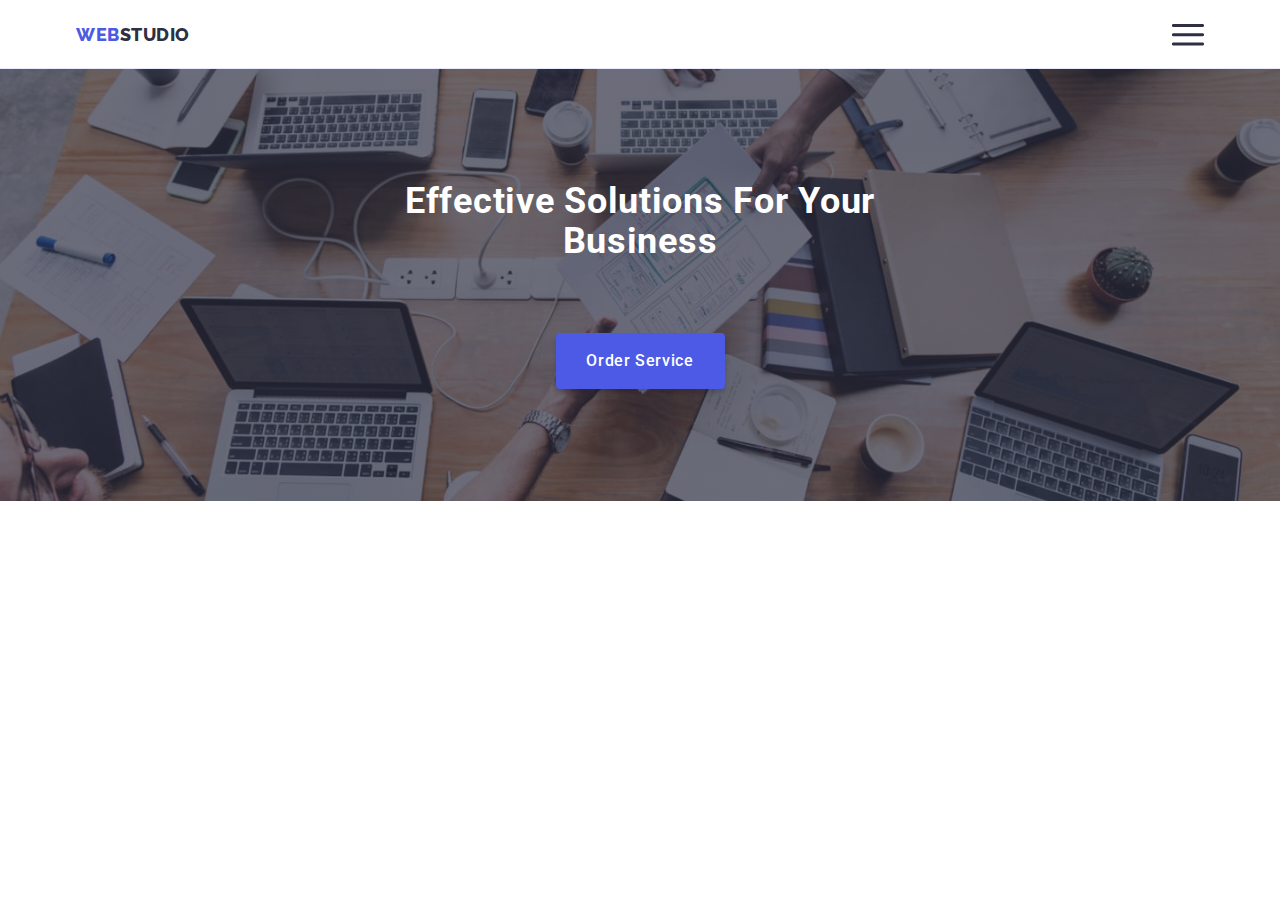
==== index.html @ 199b8b95 "add hero section" ====
<!DOCTYPE html>
<html lang="en">
  <head>
    <meta charset="UTF-8" />
    <meta http-equiv="X-UA-Compatible" content="IE=edge" />
    <meta name="viewport" content="width=device-width, initial-scale=1.0" />
    <title>Web Studio</title>
    <link rel="preconnect" href="https://fonts.googleapis.com" />
    <link rel="preconnect" href="https://fonts.gstatic.com" crossorigin />
    <link
      href="https://fonts.googleapis.com/css2?family=Raleway:wght@800&family=Roboto:wght@400;500;700&display=swap"
      rel="stylesheet"
    />
    <link
      rel="stylesheet"
      href="https://cdnjs.cloudflare.com/ajax/libs/modern-normalize/1.0.0/modern-normalize.min.css"
    />
    <link rel="stylesheet" href="./css/style.css" />
  </head>
  <body>
    <!-- ========== Header ========== -->
    <header class="page-header">
      <div class="header-container container">
        <nav class="menu-nav">
          <a href="./index.html" class="logo link"
            >Web<span class="logo-right-part">Studio</span></a
          >
          <ul class="menu list">
            <li>
              <a href="./index.html" class="nav-list link active-page"
                >Studio</a
              >
            </li>
            <li>
              <a href="./portfolio.html" class="nav-list link">Portfolio</a>
            </li>
            <li>
              <a href="" class="nav-list link">Contacts</a>
            </li>
          </ul>
        </nav>
        <button
          type="button"
          class="mobile-menu js-open-menu"
          aria-expanded="false"
        >
          <svg class="menu-hamburger" width="32" height="22">
            <use href="./images/icons.svg#icon-menu-hamburger"></use>
          </svg>
        </button>
        <!-- Address Contacts -->
        <address class="address-nav-list">
          <ul class="address-menu list">
            <li>
              <a href="mailto:info@devstudio.com" class="address-nav-link link"
                >info@devstudio.com</a
              >
            </li>
            <li>
              <a href="tel:+110001111111" class="address-nav-link link"
                >+11 (000) 111-11-11</a
              >
            </li>
          </ul>
        </address>
      </div>

      <!-- Hamburger mobile menu -->

      <div class="hamburger-mobile-menu js-menu-container">
        <div class="container hamburger-menu-container">
          <button class="hamburger-menu-close-btn js-close-menu">
            <svg class="hamburger-menu-close-icon" width="24" height="24">
              <use href="./images/icons.svg#icon-close"></use>
            </svg>
          </button>
          <nav class="hamburger-menu-nav">
            <a href="./index.html" class="ham-logo logo link"
              >Web<span class="logo-right-part">Studio</span></a
            >
            <ul class="hamburger-menu list">
              <li>
                <a
                  href="./index.html"
                  class="hamburger-nav-list link ham-active-page"
                  >Studio</a
                >
              </li>
              <li>
                <a href="./portfolio.html" class="hamburger-nav-list link"
                  >Portfolio</a
                >
              </li>
              <li>
                <a href="" class="hamburger-nav-list link">Contacts</a>
              </li>
            </ul>
          </nav>
          <address class="hamburger-address-nav-list">
            <ul class="hamburger-address-menu list">
              <li>
                <a
                  href="mailto:info@devstudio.com"
                  class="hamburger-address-nav-link link hamburger-address-nav-link-mail"
                  >info@devstudio.com</a
                >
              </li>
              <li>
                <a
                  href="tel:+110001111111"
                  class="hamburger-address-nav-link link hamburger-address-nav-link-tel"
                  >+11 (000) 111-11-11</a
                >
              </li>
            </ul>
          </address>

          <ul class="social-link-list list link">
            <li class="social-link-item">
              <a href="" class="social-link-icon">
                <svg
                  class="social-icon"
                  aria-label="instagramm-icon"
                  width="16"
                  height="16"
                >
                  <use href="./images/icons.svg#icon-instagram"></use>
                </svg>
              </a>
            </li>
            <li class="social-link-item">
              <a href="" class="social-link-icon">
                <svg
                  class="social-icon"
                  aria-label="twitter-icon"
                  width="16"
                  height="16"
                >
                  <use href="./images/icons.svg#icon-twitter"></use>
                </svg>
              </a>
            </li>
            <li class="social-link-item">
              <a href="" class="social-link-icon">
                <svg
                  class="social-icon"
                  aria-label="facebook-icon"
                  width="16"
                  height="16"
                >
                  <use href="./images/icons.svg#icon-facebook"></use>
                </svg>
              </a>
            </li>
            <li class="social-link-item">
              <a href="" class="social-link-icon">
                <svg
                  class="social-icon"
                  aria-label="linkedin-icon"
                  width="16"
                  height="16"
                >
                  <use href="./images/icons.svg#icon-linkedin"></use>
                </svg>
              </a>
            </li>
          </ul>
        </div>
      </div>
    </header>

    <!-- =========== Main content start ==========  -->
    <main>
      <!--- Hero Section 1 start -->

      <section class="hero-section">
        <div class="container">
          <h1 class="main-title">Effective Solutions for Your Business</h1>
          <button type="button" class="button" data-modal-open>
            Order Service
          </button>
        </div>
      </section>

      <!--- Hero Section 1 start -->

      <!-- <section class="hero-section">
        <div class="container">
          <h1 class="main-title">Effective Solutions for Your Business</h1>
          <button type="button" class="button" data-modal-open>
            Order Service
          </button>
        </div>
      </section> -->

      <!-- ========== Section 2 - start ========== -->

      <!-- <section class="features">
        <div class="container">
          <h2 class="visually-hidden">Features</h2>
          <ul class="features-list list">
            <li class="feature-list-text-width">
              <div class="features-list-icon">
                <svg
                  class="feature-icon"
                  aria-label="antenna icon"
                  width="64"
                  height="64"
                >
                  <use href="./images/icons.svg#icon-antenna"></use>
                </svg>
              </div>
              <h3 class="feature-list">Strategy</h3>
              <p class="feature-list-desc">
                Our goal is to identify the business problem to walk away with
                the perfect and creative solution.
              </p>
            </li>
            <li class="feature-list-text-width">
              <div class="features-list-icon">
                <svg
                  class="feature-icon"
                  aria-label="clock icon"
                  width="64"
                  height="64"
                >
                  <use href="./images/icons.svg#icon-clock"></use>
                </svg>
              </div>
              <h3 class="feature-list">Punctuality</h3>
              <p class="feature-list-desc">
                Bring the key message to the brand's audience for the best price
                within the shortest possible time.
              </p>
            </li>
            <li class="feature-list-text-width">
              <div class="features-list-icon">
                <svg
                  class="feature-icon"
                  aria-label="diagram icon"
                  width="64"
                  height="64"
                >
                  <use href="./images/icons.svg#icon-diagram"></use>
                </svg>
              </div>
              <h3 class="feature-list">Diligence</h3>
              <p class="feature-list-desc">
                Research and confirm brands that present the strongest digital
                growth opportunities and minimize risk.
              </p>
            </li>
            <li class="feature-list-text-width">
              <div class="features-list-icon">
                <svg
                  class="feature-icon"
                  aria-label="astronaut icon"
                  width="64"
                  height="64"
                >
                  <use href="./images/icons.svg#icon-astronaut"></use>
                </svg>
              </div>
              <h3 class="feature-list">Technologies</h3>
              <p class="feature-list-desc">
                Design practice focused on digital experiences. We bring forth a
                deep passion for problem-solving.
              </p>
            </li>
          </ul>
        </div>
      </section> -->

      <!-- ========== Section 3 - start ========== -->

      <!-- <section class="work-examples">
        <div class="container">
          <h2 class="what-are-we-doing">What are we doing</h2>
          <ul class="work-examples-list list">
            <li class="work-example-list-width">
              <img
                src="./images/what-we-are-doing-1-main-monitor.jpg"
                width="360"
                alt="Monitor"
              />
            </li>
            <li class="work-example-list-width">
              <img
                src="./images/what-we-are-doing-2-mobile-screens.jpg"
                width="360"
                alt="Mobile screens"
              />
            </li>
            <li class="work-example-list-width">
              <img
                src="./images/what-we-are-doing-3-laptop-and-phone.jpg"
                width="360"
                alt="Laptop and phone"
              />
            </li>
          </ul>
        </div>
      </section> -->

      <!-- ========== Section 4 - start ========== -->

      <!-- <section class="section-team-list">
        <div class="container">
          <h2 class="section-header-title">Our Team</h2>
          <ul class="team list">
            <li class="team-list">
              <img
                src="./images/our-team-1-mark.jpg"
                width="264"
                height="260"
                alt="Mark Guerrero"
              />
              <div class="title-text">
                <h3 class="team-list-title">Mark Guerrero</h3>
                <p class="team-list-text">Product Designer</p>
                <ul class="social-link-list list link">
                  <li class="social-link-item">
                    <a href="" class="social-link-icon">
                      <svg
                        class="social-icon"
                        aria-label="instagramm-icon"
                        width="16"
                        height="16"
                      >
                        <use href="./images/icons.svg#icon-instagram"></use>
                      </svg>
                    </a>
                  </li>
                  <li class="social-link-item">
                    <a href="" class="social-link-icon">
                      <svg
                        class="social-icon"
                        aria-label="twitter-icon"
                        width="16"
                        height="16"
                      >
                        <use href="./images/icons.svg#icon-twitter"></use>
                      </svg>
                    </a>
                  </li>
                  <li class="social-link-item">
                    <a href="" class="social-link-icon">
                      <svg
                        class="social-icon"
                        aria-label="facebook-icon"
                        width="16"
                        height="16"
                      >
                        <use href="./images/icons.svg#icon-facebook"></use>
                      </svg>
                    </a>
                  </li>
                  <li class="social-link-item">
                    <a href="" class="social-link-icon">
                      <svg
                        class="social-icon"
                        aria-label="linkedin-icon"
                        width="16"
                        height="16"
                      >
                        <use href="./images/icons.svg#icon-linkedin"></use>
                      </svg>
                    </a>
                  </li>
                </ul>
              </div>
            </li>
            <li class="team-list">
              <img
                src="./images/our-team-2-tom.jpg"
                width="264"
                height="260"
                alt="Tom Ford"
              />
              <div class="title-text">
                <h3 class="team-list-title">Tom Ford</h3>
                <p class="team-list-text">Frontend Developer</p>
                <ul class="social-link-list list link">
                  <li class="social-link-item">
                    <a href="" class="social-link-icon">
                      <svg
                        class="social-icon"
                        aria-label="instagramm-icon"
                        width="16"
                        height="16"
                      >
                        <use href="./images/icons.svg#icon-instagram"></use>
                      </svg>
                    </a>
                  </li>
                  <li class="social-link-item">
                    <a href="" class="social-link-icon">
                      <svg
                        class="social-icon"
                        aria-label="twitter-icon"
                        width="16"
                        height="16"
                      >
                        <use href="./images/icons.svg#icon-twitter"></use>
                      </svg>
                    </a>
                  </li>
                  <li class="social-link-item">
                    <a href="" class="social-link-icon">
                      <svg
                        class="social-icon"
                        aria-label="facebook-icon"
                        width="16"
                        height="16"
                      >
                        <use href="./images/icons.svg#icon-facebook"></use>
                      </svg>
                    </a>
                  </li>
                  <li class="social-link-item">
                    <a href="" class="social-link-icon">
                      <svg
                        class="social-icon"
                        aria-label="linkedin-icon"
                        width="16"
                        height="16"
                      >
                        <use href="./images/icons.svg#icon-linkedin"></use>
                      </svg>
                    </a>
                  </li>
                </ul>
              </div>
            </li>
            <li class="team-list">
              <img
                src="./images/our-team-3-camila.jpg"
                width="264"
                height="260"
                alt="Camila Garcia"
              />
              <div class="title-text">
                <h3 class="team-list-title">Camila Garcia</h3>
                <p class="team-list-text">Marketing</p>
                <ul class="social-link-list list link">
                  <li class="social-link-item">
                    <a href="" class="social-link-icon">
                      <svg
                        class="social-icon"
                        aria-label="instagramm-icon"
                        width="16"
                        height="16"
                      >
                        <use href="./images/icons.svg#icon-instagram"></use>
                      </svg>
                    </a>
                  </li>
                  <li class="social-link-item">
                    <a href="" class="social-link-icon">
                      <svg
                        class="social-icon"
                        aria-label="twitter-icon"
                        width="16"
                        height="16"
                      >
                        <use href="./images/icons.svg#icon-twitter"></use>
                      </svg>
                    </a>
                  </li>
                  <li class="social-link-item">
                    <a href="" class="social-link-icon">
                      <svg
                        class="social-icon"
                        aria-label="facebook-icon"
                        width="16"
                        height="16"
                      >
                        <use href="./images/icons.svg#icon-facebook"></use>
                      </svg>
                    </a>
                  </li>
                  <li class="social-link-item">
                    <a href="" class="social-link-icon">
                      <svg
                        class="social-icon"
                        aria-label="linkedin-icon"
                        width="16"
                        height="16"
                      >
                        <use href="./images/icons.svg#icon-linkedin"></use>
                      </svg>
                    </a>
                  </li>
                </ul>
              </div>
            </li>
            <li class="team-list">
              <img
                src="./images/our-team-4-daniel.jpg"
                width="264"
                height="260"
                alt="Daniel Wilson"
              />
              <div class="title-text">
                <h3 class="team-list-title">Daniel Wilson</h3>
                <p class="team-list-text">UI Designer</p>
                <ul class="social-link-list list link">
                  <li class="social-link-item">
                    <a href="" class="social-link-icon">
                      <svg
                        class="social-icon"
                        aria-label="instagramm-icon"
                        width="16"
                        height="16"
                      >
                        <use href="./images/icons.svg#icon-instagram"></use>
                      </svg>
                    </a>
                  </li>
                  <li class="social-link-item">
                    <a href="" class="social-link-icon">
                      <svg
                        class="social-icon"
                        aria-label="twitter-icon"
                        width="16"
                        height="16"
                      >
                        <use href="./images/icons.svg#icon-twitter"></use>
                      </svg>
                    </a>
                  </li>
                  <li class="social-link-item">
                    <a href="" class="social-link-icon">
                      <svg
                        class="social-icon"
                        aria-label="facebook-icon"
                        width="16"
                        height="16"
                      >
                        <use href="./images/icons.svg#icon-facebook"></use>
                      </svg>
                    </a>
                  </li>
                  <li class="social-link-item">
                    <a href="" class="social-link-icon">
                      <svg
                        class="social-icon"
                        aria-label="linkedin-icon"
                        width="16"
                        height="16"
                      >
                        <use href="./images/icons.svg#icon-linkedin"></use>
                      </svg>
                    </a>
                  </li>
                </ul>
              </div>
            </li>
          </ul>
        </div>
      </section> -->

      <!-- ========== Section 5 - start ========== -->
      <!-- <section class="customer-section">
        <div class="container">
          <h2 class="customer-section-title">Customers</h2>
          <ul class="customers-list list">
            <li class="customer-item">
              <a href="" class="customer-link-icon link">
                <svg
                  class="customer-icon"
                  aria-label="customer ya&co"
                  width="104"
                  height="56"
                >
                  <use href="./images/icons.svg#icon-company1-ya-co"></use>
                </svg>
              </a>
            </li>
            <li class="customer-item">
              <a href="" class="customer-link-icon link">
                <svg
                  class="customer-icon"
                  aria-label="customer tagline"
                  width="104"
                  height="56"
                >
                  <use href="./images/icons.svg#icon-company2-tagline"></use>
                </svg>
              </a>
            </li>
            <li class="customer-item">
              <a href="" class="customer-link-icon link">
                <svg
                  class="customer-icon"
                  aria-label="customer company"
                  width="104"
                  height="56"
                >
                  <use href="./images/icons.svg#icon-company3"></use>
                </svg>
              </a>
            </li>
            <li class="customer-item">
              <a href="" class="customer-link-icon link">
                <svg
                  class="customer-icon"
                  aria-label="customer foster peters"
                  width="104"
                  height="56"
                >
                  <use
                    href="./images/icons.svg#icon-company4-foster-peters"
                  ></use>
                </svg>
              </a>
            </li>
            <li class="customer-item">
              <a href="" class="customer-link-icon link">
                <svg
                  class="customer-icon"
                  aria-label="customer brand"
                  width="104"
                  height="56"
                >
                  <use href="./images/icons.svg#icon-company5-brand"></use>
                </svg>
              </a>
            </li>
            <li class="customer-item">
              <a href="" class="customer-link-icon link">
                <svg
                  class="customer-icon"
                  aria-label="customer tag"
                  width="104"
                  height="56"
                >
                  <use href="./images/icons.svg#icon-company6-tag"></use>
                </svg>
              </a>
            </li>
          </ul>
        </div>
      </section> -->
    </main>

    <!-- =========== FOOTER START ==========  -->

    <!-- <footer class="footer">
      <div class="container footer-container">
        <div class="footer-logo-div">
          <a href="./index.html" class="footer-logo logo link"
            >Web<span class="footer-logo-right-part">Studio</span></a
          >
          <p class="footer-text">
            Increase the flow of customers and sales for your business with
            digital marketing & growth solutions.
          </p>
        </div> -->
    <!-- ========== Footer social link =========== -->
    <!-- <div class="footer-social-media">
          <p class="footer-text-social">Social media</p>
          <ul class="footer-social-link-list list link">
            <li class="footer-social-link-item">
              <a href="" class="footer-social-link-icon">
                <svg
                  class="footer-social-icon"
                  aria-label="instagramm-icon"
                  width="24"
                  height="24"
                >
                  <use href="./images/icons.svg#icon-instagram"></use>
                </svg>
              </a>
            </li>
            <li class="footer-social-link-item">
              <a href="" class="footer-social-link-icon">
                <svg
                  class="footer-social-icon"
                  aria-label="twitter-icon"
                  width="24"
                  height="24"
                >
                  <use href="./images/icons.svg#icon-twitter"></use>
                </svg>
              </a>
            </li>
            <li class="footer-social-link-item">
              <a href="" class="footer-social-link-icon">
                <svg
                  class="footer-social-icon"
                  aria-label="facebook-icon"
                  width="24"
                  height="24"
                >
                  <use href="./images/icons.svg#icon-facebook"></use>
                </svg>
              </a>
            </li>
            <li class="footer-social-link-item">
              <a href="" class="footer-social-link-icon">
                <svg
                  class="footer-social-icon"
                  aria-label="linkedin-icon"
                  width="24"
                  height="24"
                >
                  <use href="./images/icons.svg#icon-linkedin"></use>
                </svg>
              </a>
            </li>
          </ul>
        </div>
        <div class="footer-subscribe">
          <p class="footer-subscribe-title">Subscribe</p>
          <form class="footer-subscribe-form">
            <label class="footer-subscribe-label" for="user-subscribe">
              <input
                class="footer-subscribe-input"
                type="email"
                id="user-subscribe"
                placeholder="E-mail"
                name="user-subscribe"
              />
            </label>
            <button class="button subscribe-button" type="submit">
              Subscribe
              <svg class="subscribe-button-icon" width="24" height="24">
                <use href="./images/icons.svg#icon-send"></use>
              </svg>
            </button>
          </form>
        </div>
      </div>
    </footer> -->

    <!-- =========== Backdrop start ==========  -->
    <!-- class="backdrop is-hidden" -->

    <!-- <div class="backdrop is-hidden" data-modal>
      <div class="modal">
        <button type="button" class="modal-close-btn" data-modal-close>
          <svg class="modal-close-icon" width="8" height="8">
            <use href="./images/icons.svg#icon-close"></use>
          </svg>
        </button>
        <p class="form-title">Leave your contacts and we will call you back</p>
        <form class="contact-form">
          <div class="form-wrapper">
            <label class="form-label" for="user-name">Name</label>
            <div class="input-wrapper">
              <input
                class="form-input"
                type="text"
                id="user-name"
                name="user-name"
              />
              <svg
                class="form-icon"
                aria-label="person icon"
                width="18"
                height="24"
              >
                <use href="./images/icons.svg#icon-person"></use>
              </svg>
            </div>
          </div>
          <div class="form-wrapper">
            <label class="form-label" for="user-phone">Phone</label>
            <div class="input-wrapper">
              <input
                class="form-input"
                type="tel"
                id="user-phone"
                name="user-phone"
              />
              <svg
                class="form-icon"
                aria-label="tel icon"
                width="18"
                height="24"
              >
                <use href="./images/icons.svg#icon-phone"></use>
              </svg>
            </div>
          </div>
          <div class="form-wrapper">
            <label class="form-label" for="user-email">Email</label>
            <div class="input-wrapper">
              <input
                class="form-input"
                type="email"
                id="user-email"
                name="user-email"
              />
              <svg
                class="form-icon"
                aria-label="email icon"
                width="18"
                height="24"
              >
                <use href="./images/icons.svg#icon-email"></use>
              </svg>
            </div>
          </div>

          <div class="comment-wrapper">
            <label class="form-label" for="user-comment">Comment</label>
            <textarea
              class="textarea"
              name="user-comment"
              id="user-comment"
              placeholder="Text input"
            ></textarea>
          </div>

          <div class="checkbox-wrapper">
            <input
              type="checkbox"
              class="checkbox visually-hidden"
              id="user-privacy"
              value="true"
              name="user-privacy"
            />

            <label class="checkbox-label" for="user-privacy">
              <span class="fake-checkbox">
                <svg
                  class="checkbox-icon"
                  aria-label="checkbox icon"
                  width="10"
                  height="8"
                >
                  <use
                    class="check-mark"
                    href="./images/icons.svg#icon-checkbox"
                  ></use>
                </svg>
              </span>

              I accept the terms and conditions of the
              <a class="policy-link" href="#"> Privacy Policy</a>
            </label>
          </div>

          <button class="button">Send</button>
        </form>
      </div>
    </div> -->

    <!-- =========== Script start ==========  -->
    <script src="./js/mobile-menu.js"></script>
    <!-- <script src="./js/modal.js"></script> -->
  </body>
</html>
---- css/style.css ----
:root {
  --main-font: 'Roboto', sans-serif;
  --background-color: #ffffff;
  --footer-text-social-color: #ffffff;
  --portfolio-button-hover-focus-color: #ffffff;

  --main-title-color: #2e2f42;

  --nav-list-color: #2e2f42;
  --background-color-hero: #2e2f42;
  --customer-section-title-colour: #2e2f42;
  --title-color: #2e2f42;

  --accent-color: #4d5ae5;
  --logo-colour: #4d5ae5;
  --button-text-color: #4d5ae5;
  --social-link-background-colour: #4d5ae5;

  --color-nav-list-hover: #404bbf;
  --color-nav-list-focus: #404bbf;
  --color-address-nav-link-hover: #404bbf;
  --color-address-nav-link-focus: #404bbf;
  --portfolio-button-hover-focus-background-color: #404bbf;

  --address-nav-link: #434455;
  --color-address-nav-link: #434455;

  --button-background-color: #f4f4fd;
  --icon-background-colour: #f4f4fd;
  --social-link-icon-colour: #f4f4fd;
  --footer-social-link-color: #f4f4fd;
  --overlay-text-color: #f4f4fd;

  --label-color: #8e8f99;
  --customer-section-icon-color: #8e8f99;

  --portfolio-button-boader-color: #e7e9fc;
}

body {
  font-family: 'Roboto', sans-serif;
  color: var(--color-address-nav-link);
  background-color: var(--background-color);
  margin: 0;
  display: block;
}

* {
  margin: 0;
}
ul,
ol {
  padding: 0;
}

.container {
  width: 100%;
  padding-left: 16px;
  padding-right: 16px;
}
@media screen and (min-width: 428px) {
  .container {
    max-width: 428px;
    margin: 0 auto;
  }
}
@media screen and (min-width: 768px) {
  .container {
    max-width: 768px;
  }
}
@media screen and (min-width: 1158px) {
  .container {
    max-width: 1158px;
    padding-left: 15px;
    padding-right: 15px;
  }
}

/* .container {
  width: 1158px;
  margin: 0 auto;
  padding-left: 15px;
  padding-right: 15px;
} */

img {
  display: block;
}

.link {
  text-decoration: none;
}

.list {
  list-style: none;
}

/*=============== Header =============== */

/* .page-header {
  border-bottom: 1px solid #e7e9fc;
  box-shadow: 0px 2px 1px rgba(46, 47, 66, 0.08),
    0px 1px 1px rgba(46, 47, 66, 0.16), 0px 1px 6px rgba(46, 47, 66, 0.08);
}

.header-container {
  display: flex;
  align-items: center;
  justify-content: space-between;
} */

/* Logo */
.logo {
  color: var(--logo-colour);
  font-family: 'Raleway', sans-serif;
  font-weight: 800;
  font-size: 18px;
  line-height: 1.17;
  letter-spacing: 0.03em;
  text-transform: uppercase;
}
.logo-right-part {
  color: var(--main-title-color);
}

.menu {
  display: none;
}
.address-nav-list {
  display: none;
}

.header-container {
  display: flex;
  justify-content: space-between;
  align-items: center;
}

.page-header {
  padding-top: 24px;
  padding-bottom: 22px;
  border-bottom: 1px solid #e7e9fc;
  box-shadow: 0px 2px 1px rgba(46, 47, 66, 0.08),
    0px 1px 1px rgba(46, 47, 66, 0.16), 0px 1px 6px rgba(46, 47, 66, 0.08);
}

.menu-hamburger {
  stroke: var(--main-title-color);
}

.mobile-menu {
  border: none;
  background-color: transparent;
  padding: 0;
  line-height: 0;
}
.hamburger-mobile-menu {
  position: fixed;
  top: 0;
  left: 0;
  width: 100%;
  height: 100%;
  background-color: var(--background-color);
  opacity: 0;
  visibility: hidden;
  pointer-events: none;
}

.hamburger-mobile-menu.is-open {
  opacity: 1;
  visibility: visible;
  pointer-events: auto;
}

.hamburger-menu-container {
  position: relative;
  padding-top: 80px;
  padding-left: 40px;
}
.hamburger-menu-close-btn {
  position: absolute;
  top: 24px;
  right: 24px;
  display: flex;
  align-items: center;
  justify-content: center;
  padding: 0;
  width: 24px;
  height: 24px;
  border-radius: 50%;
  background: var(--background-color);
  border: 1px solid rgb(46, 47, 66, 0.1);
}

.hamburger-menu-close-icon {
  width: 8px;
  height: 8px;
}

.ham-logo {
  display: none;
}
.hamburger-menu {
  display: flex;
  flex-direction: column;
  justify-content: space-between;
  gap: 40px;
}

.hamburger-menu-nav {
  margin-bottom: 284px;
}

.hamburger-nav-list {
  color: #2e2f42;
  font-weight: 700;
  font-size: 36px;
  line-height: 40px;
  letter-spacing: 0.02em;
  text-transform: capitalize;
}
.ham-active-page {
  color: var(--accent-color);
}

.hamburger-address-menu {
  display: flex;
  flex-direction: column-reverse;
  font-style: normal;
  gap: 40px;
  margin-bottom: 48px;
}

.hamburger-address-nav-link-tel {
  color: var(--accent-color);
  font-weight: 700;
  font-size: 36px;
  line-height: 40px;
  letter-spacing: 0.02em;
  text-transform: capitalize;
}

.hamburger-address-nav-link-mail {
  color: var(--address-nav-link);
  font-weight: 500;
  font-size: 20px;
  line-height: 24px;
  letter-spacing: 0.02em;
}
/* ========== Social links ========== */
/* ul */

.social-link-list {
  display: flex;
  gap: 56px;
}
/* li  */
.social-link-item {
  width: calc((100% - 224px) / 4);
}

/* a href */
.social-link-icon {
  width: 40px;
  height: 40px;
  background-color: #4d5ae5;
  border-radius: 50%;
  display: flex;
  align-items: center;
  justify-content: center;
  transition: background-color 250ms cubic-bezier(0.4, 0, 0.2, 1);
}

/* svg */
.social-icon {
  fill: var(--social-link-icon-colour);
  width: 24px;
  height: 24px;
}

/* ===== Social links end ===== */

/* ========== Hero section ========== */
.hero-section {
  background-color: var(--background-color-hero);
  padding: 112px 0;
  background-image: linear-gradient(
      rgba(46, 47, 66, 0.7),
      rgba(46, 47, 66, 0.7)
    ),
    url(../images/people-office.jpg);
  max-width: 1440px;
  background-repeat: no-repeat;
  background-position: center;
  background-size: cover;
  margin-left: auto;
  margin-right: auto;
}
.main-title {
  font-size: 36px;
  font-weight: 700;
  line-height: 40px;
  max-width: 496px;
  letter-spacing: 0.02em;
  text-transform: capitalize;
  text-align: center;
  color: #ffffff;
  margin-left: auto;
  margin-right: auto;
  margin-top: 0;
  margin-bottom: 72px;
}
.button {
  display: block;
  margin: auto;
  min-width: 169px;
  height: 56px;
  border: none;
  background-color: #4d5ae5;
  border-radius: 4px;
  box-shadow: 0px 4px 4px rgba(0, 0, 0, 0.15);
  font-family: 'Roboto', sans-serif;
  font-weight: 500;
  font-size: 16px;
  line-height: 1.5;
  letter-spacing: 0.04em;
  color: #ffffff;
  cursor: pointer;
  transition: background-color 250ms cubic-bezier(0.4, 0, 0.2, 1);
}

.button:hover,
.button:focus {
  background-color: #404bbf;
}

/* Navigation list */
/* 
.menu {
  display: flex;
  gap: 40px;
  padding-left: 0;
  margin-top: 0;
  margin-bottom: 0;
}

.menu-nav {
  display: flex;
  align-items: center;
}


.nav-list {
  display: block;
  padding: 24px 0;
  font-weight: 500;
  font-size: 16px;
  line-height: 1.5;
  letter-spacing: 0.02em;
  color: var(--nav-list-color);
  transition: color 250ms cubic-bezier(0.4, 0, 0.2, 1);
}

.nav-list:hover {
  color: var(--color-nav-list-hover);
}

.nav-list:focus {
  color: var(--color-nav-list-focus);
}
.active-page {
  position: relative;
  color: #404bbf;
  transition: color 250ms cubic-bezier(0.4, 0, 0.2, 1);
}
.active-page::after {
  position: absolute;
  content: '';
  display: block;
  background-color: #404bbf;
  height: 4px;
  width: 100%;
  border-radius: 2px;
  left: 0;
  height: 4px;
  bottom: -1px;
} */

/* Address navigation section */
/* 
.address-nav-list {
  font-style: normal;
  margin-left: auto;
}

.address-menu {
  display: flex;
  gap: 40px;
  margin-top: 0;
  margin-bottom: 0;
  padding-left: 0;
}

.address-nav-link {
  font-size: 16px;
  line-height: 1.5;
  letter-spacing: 0.02em;
  color: var(--color-address-nav-link);
  transition: color 250ms cubic-bezier(0.4, 0, 0.2, 1);
}

.address-nav-link:hover {
  color: var(--color-address-nav-link-hover);
}

.address-nav-link:focus {
  color: var(--color-address-nav-link-focus);
} */

/* =========== MAIN CONTENT START========== */

/* ----- Hero section 1 start ----- */
/* .hero-section {
  background-color: var(--background-color-hero);
  padding: 188px 0;
  background-image: linear-gradient(
      rgba(46, 47, 66, 0.7),
      rgba(46, 47, 66, 0.7)
    ),
    url(../images/people-office.jpg);
  max-width: 1440px;
  background-repeat: no-repeat;
  background-position: center;
  background-size: cover;
  margin-left: auto;
  margin-right: auto;
}
.main-title {
  max-width: 496px;
  font-size: 56px;
  line-height: 1.07;
  text-align: center;
  letter-spacing: 0.02em;
  color: #ffffff;
  margin-left: auto;
  margin-right: auto;
  margin-top: 0;
  margin-bottom: 48px;
}
.button {
  display: block;
  margin: auto;
  min-width: 169px;
  height: 56px;
  border: none;
  background-color: #4d5ae5;
  border-radius: 4px;
  box-shadow: 0px 4px 4px rgba(0, 0, 0, 0.15);
  font-family: 'Roboto', sans-serif;
  font-weight: 500;
  font-size: 16px;
  line-height: 1.5;
  letter-spacing: 0.04em;
  color: #ffffff;
  cursor: pointer;
  transition: background-color 250ms cubic-bezier(0.4, 0, 0.2, 1);
}

.button:hover,
.button:focus {
  background-color: #404bbf;
} */

/* ========== Section 2 - start ========== */

/* .visually-hidden {
  position: absolute;
  width: 1px;
  height: 1px;
  margin: -1px;
  border: 0;
  padding: 0;
  white-space: nowrap;
  clip-path: inset(100%);
  clip: rect(0 0 0 0);
  overflow: hidden;
}
.features {
  padding: 120px 0;
  gap: 24px;
}

.features-list {
  display: flex;
  padding: 0;
  gap: 24px;
  justify-content: center;
  margin: auto;
}

.feature-list {
  margin-bottom: 8px;
  font-weight: 500;
  font-size: 20px;
  line-height: 1.2;
  letter-spacing: 0.02em;
  color: var(--title-color);
}

.feature-list-desc {
  line-height: 1.5;
  letter-spacing: 0.02em;
}

.feature-list-text-width {
  width: calc((100% - 48px) / 3);
}

.features-list-icon {
  display: flex;
  align-items: center;
  justify-content: center;
  height: 112px;
  margin-bottom: 8px;
  border-radius: 4px;
  background-color: var(--icon-background-colour);
} */

/* ========== Section 3 - start ==========*/
/* .work-examples {
  padding-bottom: 120px;
}
.what-are-we-doing {
  margin-bottom: 72px;
  margin-top: 0;
  font-size: 36px;
  line-height: 1.11;
  text-align: center;
  letter-spacing: 0.02em;
  text-transform: capitalize;
  color: var(--title-color);
}
.work-examples-list {
  display: flex;
  gap: 24px;
  margin-top: 0;
  padding-left: 0;
  margin-bottom: 0;
}

.work-example-list-width {
  width: calc((100% - 48px) / 3);
} */

/* ========== Section 4 - start ========== */
/* .team {
  display: flex;
  gap: 24px;
}

.section-team-list {
  background-color: #f4f4fd;
  padding: 120px 0;
}
.section-header-title {
  margin-bottom: 72px;
  margin-top: 0;
  font-size: 36px;
  line-height: 1.11;
  text-align: center;
  letter-spacing: 0.02em;
  text-transform: capitalize;
  color: var(--title-color);
}
.team-list-title {
  text-align: center;
  margin-bottom: 8px;
  font-weight: 500;
  font-size: 20px;
  line-height: 1.2;
  letter-spacing: 0.02em;
  color: var(--title-color);
}

.team {
  padding-left: 0;
  margin-top: 0;
  margin-bottom: 0;
}
.team-list {
  background-color: #ffffff;
  border-radius: 0px 0px 4px 4px;
  flex-basis: calc((100% - 72px) / 4);
  box-shadow: 0px 1px 6px rgba(46, 47, 66, 0.08),
    0px 1px 1px rgba(46, 47, 66, 0.16), 0px 2px 1px rgba(46, 47, 66, 0.08);
}

.title-text {
  padding: 32px 0;
}
.team-list-text {
  text-align: center;
  font-size: 16px;
  line-height: 1.5;
  letter-spacing: 0.02em;
} */

/*  ul  */
/* .social-link-list {
  display: flex;
  margin-top: 8px;
  margin-bottom: 0;
  padding-left: 0;
  align-items: center;
  justify-content: center;
  gap: 24px;
} */
/* li  */
/* .social-link-item {
  width: 40px;
  height: 40px;
} */

/* a href */
/* .social-link-icon {
  display: block;
  width: 100%;
  height: 100%;
  background-color: #4d5ae5;
  border-radius: 50%;
  display: flex;
  align-items: center;
  justify-content: center;
  transition: background-color 250ms cubic-bezier(0.4, 0, 0.2, 1);
}
.social-link-icon:hover {
  background-color: #404bbf;
}
.social-link-icon:focus {
  background-color: #404bbf;
} */
/* svg */
/* .social-icon {
  fill: var(--social-link-icon-colour);
} */

/* ========== Section 5 - start ========== */

/* .customer-section {
  padding-top: 120px;
  padding-bottom: 120px;
} */

/* .customer-section-title {
  font-size: 36px;
  font-weight: 700;
  line-height: 1.1;
  color: var(--customer-section-title-colour);
  margin-bottom: 72px;
  text-align: center;
} */
/* --- ul --- */
/* .customers-list {
  display: flex;
  padding-left: 0;
  gap: 24px;
} */

/* --- li --- */
/* .customer-item {
  width: calc((100% - 120px) / 6);
  height: 88px;
} */

/* --- a href --- */
/* .customer-link-icon {
  display: flex;
  width: 100%;
  height: 100%;
  border: 1px solid #8e8f99;
  border-radius: 4px;
  align-items: center;
  justify-content: center;
  color: var(--customer-section-icon-color);
  transition: border-color 250ms cubic-bezier(0.4, 0, 0.2, 1),
    color 250ms cubic-bezier(0.4, 0, 0.2, 1);
}

.customer-link-icon:hover,
.customer-link-icon:focus {
  border-color: #404bbf;
  color: #404bbf;
}

.customer-icon {
  fill: currentColor;
} */
/* ========== Section 5 - end ========== */

/* ============ FOOTER START ========== */
/* .footer {
  padding: 100px 0;
  background-color: var(--background-color-hero);
  margin-top: 0;
  margin-bottom: 0;
}

.footer-container {
  display: flex;
  align-items: baseline;
}
.footer-logo-right-part {
  color: var(--button-background-color);
} */

/* --- logo div --- */
/* .footer-logo-div {
  margin-right: 120px;
}
.footer-logo {
  display: inline-block;
  margin-bottom: 16px;
  margin-right: 0;
}
.footer-text {
  color: var(--button-background-color);
  font-size: 16px;
  line-height: 24px;
  letter-spacing: 0.02em;
  max-width: 264px;
  margin-top: 0;
  margin-bottom: 0;
}
.footer-social-media {
  margin-right: 80px;
}
.footer-text-social {
  font-weight: 500;
  color: var(--footer-text-social-color);
  margin-bottom: 16px;
  line-height: 1.5;
  letter-spacing: 0.02em;
}

.footer-social-link-icon {
  width: 100%;
  height: 100%;
  background-color: #4d5ae5;
  border-radius: 50%;
  display: flex;
  align-items: center;
  justify-content: center;
  transition: background-color 250ms cubic-bezier(0.4, 0, 0.2, 1);
}

.footer-social-link-icon:hover,
.footer-social-link-icon:focus {
  background-color: #31d0aa;
}

.footer-social-link-list {
  display: flex;
  margin-bottom: 0;
  padding-left: 0;
  align-items: center;
  justify-content: center;
  gap: 16px;
}

.footer-social-link-item {
  height: 40px;
  width: 40px;
}

.footer-social-icon {
  fill: var(--footer-social-link-color);
}
.footer-subscribe-title {
  margin-bottom: 16px;
  font-weight: 500;
  font-size: 16px;
  line-height: 1.5;
  letter-spacing: 0.02em;
  color: var(--background-color);
}
.footer-subscribe-form {
  display: flex;
}
.footer-subscribe-label {
  margin-right: 24px;
}
.footer-subscribe-input {
  width: 264px;
  height: 40px;
  border: 1px solid #ffffff;
  background-color: transparent;
  font-size: 12px;
  line-height: 1.5;
  letter-spacing: 0.04em;
  padding-left: 16px;
  filter: drop-shadow(0px 4px 4px rgba(0, 0, 0, 0.15));
  border-radius: 4px;
  color: var(--background-color);
}
.footer-subscribe-input::placeholder {
  color: var(--background-color);
}
.subscribe-button {
  min-width: 165px;
  height: 40px;
  display: flex;
  justify-content: center;
  align-items: center;
}
.subscribe-button-icon {
  margin-left: 16px;
} */
/* ============ FOOTER END ========== */

/* =========== MODAL WINDOW START =========== */
.backdrop {
  position: fixed;
  top: 0;
  left: 0;
  width: 100%;
  height: 100%;
  background-color: rgba(46, 47, 66, 0.4);
  transition: opacity 250ms cubic-bezier(0.4, 0, 0.2, 1),
    visibility 250ms cubic-bezier(0.4, 0, 0.2, 1);
}

.is-hidden {
  opacity: 0;
  visibility: hidden;
  pointer-events: none;
}
.modal {
  width: 408px;
  min-height: 576px;
  padding: 72px 24px 24px 24px;
  background-color: #fcfcfc;
  position: absolute;
  top: 50%;
  left: 50%;
  transform: translate(-50%, -50%);
  box-shadow: 0px 1px 1px rgba(0, 0, 0, 0.14), 0px 1px 3px rgba(0, 0, 0, 0.12),
    0px 2px 1px rgba(0, 0, 0, 0.2);
  border-radius: 4px;
  transition: transform 250ms cubic-bezier(0.4, 0, 0.2, 1);
}
.modal-close-btn {
  background-color: #e7e9fc;
  position: absolute;
  top: 24px;
  right: 24px;
  width: 24px;
  height: 24px;
  border-radius: 50%;
  display: flex;
  align-items: center;
  justify-content: center;
  border: 1px solid rgba(0, 0, 0, 0.1);
  padding: 0;
  cursor: pointer;
  transition: background-color 250ms cubic-bezier(0.4, 0, 0.2, 1),
    border 250ms cubic-bezier(0.4, 0, 0.2, 1);
}

.modal-close-btn:hover,
.modal-close-btn:focus {
  background-color: #404bbf;
  border: none;
  fill: #ffffff;
}

.modal-close-icon {
  transition: fill 250ms cubic-bezier(0.4, 0, 0.2, 1);
}

.form-title {
  font-family: 'Roboto';
  font-style: normal;
  font-weight: 500;
  font-size: 16px;
  line-height: 24px;
  text-align: center;
  letter-spacing: 0.02em;
  color: #2e2f42;
  margin-bottom: 16px;
}

.form-wrapper {
  margin-bottom: 8px;
}

.form-label {
  font-size: 12px;
  line-height: 1.17;
  letter-spacing: 0.04em;
  color: var(--label-color);
  display: block;
  margin-bottom: 4px;
}

.input-wrapper {
  position: relative;
}
.form-input {
  width: 100%;
  height: 40px;
  border: 1px solid rgba(46, 47, 66, 0.4);
  border-radius: 4px;
  padding-left: 38px;
  background-color: transparent;
  outline: transparent;
  transition: border-color 250ms cubic-bezier(0.4, 0, 0.2, 1);
}

.form-input:focus {
  border-color: #4d5ae5;
}
.form-icon {
  position: absolute;
  top: 50%;
  left: 16px;
  fill: #2e2f42;
  transform: translateY(-50%);
  transition: fill 250ms cubic-bezier(0.4, 0, 0.2, 1);
}
.form-input:focus + .form-icon {
  fill: var(--accent-color);
}

.comment-wrapper {
  margin-bottom: 16px;
}

.textarea {
  display: block;
  width: 100%;
  height: 120px;
  font-size: 12px;
  line-height: 1.17;
  letter-spacing: 0.04em;
  color: rgba(46, 47, 66, 0.4);
  border: 1px solid rgba(46, 47, 66, 0.2);
  border-radius: 4px;
  background-color: transparent;
  padding: 8px 16px;
  outline: transparent;
  resize: none;
  transition: border-color 250ms cubic-bezier(0.4, 0, 0.2, 1);
}
.textarea:focus {
  border-color: var(--accent-color);
}
.checkbox-wrapper {
  margin-bottom: 24px;
}

.checkbox-label {
  font-size: 12px;
  line-height: 1.17;
  letter-spacing: 0.04em;
  color: var(--label-color);
}
.fake-checkbox {
  display: inline-flex;
  width: 16px;
  height: 16px;
  border: 1px solid rgba(46, 47, 66, 0.4);
  border-radius: 2px;
  align-items: center;
  justify-content: center;
  fill: transparent;
  padding: 3px 4px;
  margin-right: 8px;
}

.checkbox-icon {
  width: 10px;
  height: 8px;
}

.checkbox:checked + .checkbox-label > .fake-checkbox {
  background-color: var(--color-address-nav-link-focus);
  border: none;
  fill: var(--background-color);
  border-color: var(--color-address-nav-link-focus);
}

.policy-link {
  color: var(--accent-color);
}

/* =========== MODAL WINDOW END =========== */

/* ============== PORTFOLIO START ==============  */

.list-btn {
  display: flex;
  margin-bottom: 72px;
  justify-content: center;
  gap: 24px;
  padding-left: 0;
  margin-top: 0;
}
.main-section {
  padding: 96px 0 120px;
}

.projects-list {
  display: flex;
  flex-wrap: wrap;
  margin-top: 0;
  margin-bottom: 0;
  column-gap: 24px;
  padding-left: 0;
  row-gap: 48px;
}

.project-list {
  display: block;
  transition: box-shadow 250ms cubic-bezier(0.4, 0, 0.2, 1);
}

.project-list:hover,
.project-list:focus {
  box-shadow: 0px 1px 6px rgba(46, 47, 66, 0.08),
    0px 1px 1px rgba(46, 47, 66, 0.16), 0px 2px 1px rgba(46, 47, 66, 0.08);
  transform: translateY(0%);
}

.portfolio-button {
  background-color: var(--button-background-color);
  font-family: 'Roboto', sans-serif;
  font-weight: 500;
  font-size: 16px;
  line-height: 1.5;
  letter-spacing: 0.04em;
  color: var(--button-text-color);
  cursor: pointer;
  padding: 12px 24px;
  border: 1px solid var(--portfolio-button-boader-color);
  border-radius: 4px;
  transition: color 250ms cubic-bezier(0.4, 0, 0.2, 1),
    background-color 250ms cubic-bezier(0.4, 0, 0.2, 1),
    border-color 250ms cubic-bezier(0.4, 0, 0.2, 1),
    box-shadow 250ms cubic-bezier(0.4, 0, 0.2, 1);
}
.portfolio-button:hover,
.portfolio-button:focus {
  color: var(--portfolio-button-hover-focus-color);
  background-color: var(--portfolio-button-hover-focus-background-color);
  border-color: transparent;
  box-shadow: 0px 3px 1px rgba(0, 0, 0, 0.1), 0px 2px 1px rgba(0, 0, 0, 0.08),
    0px 2px 2px rgba(0, 0, 0, 0.12);
}

.portfolio-project-card-container {
  padding: 32px 16px;
  border: 1px solid #e7e9fc;
  border-top: none;
}

.project-title {
  font-weight: 500;
  font-size: 20px;
  line-height: 1.2;
  letter-spacing: 0.02em;
  color: var(--background-color-hero);
  margin-bottom: 8px;
}

.project-desc {
  font-size: 16px;
  line-height: 1.5;
  letter-spacing: 0.02em;
  color: var(--color-address-nav-link);
}
.portfolio-project-card-img-container {
  position: relative;
  overflow: hidden;
}

.portfolio-project-card-img-overlay {
  position: absolute;
  top: 0;
  font-size: 16px;
  line-height: 1.5;
  letter-spacing: 0.02em;
  color: var(--overlay-text-color);
  padding: 40px 32px;
  background-color: #4d5ae5;
  height: 100%;
  width: 100%;
  transform: translateY(100%);
  transition: transform 250ms cubic-bezier(0.4, 0, 0.2, 1);
}

.project-list:hover .portfolio-project-card-img-overlay,
.project-list:focus .portfolio-project-card-img-overlay {
  transform: translateY(0%);
}

/* ============== PORTFOLIO END ==============  */
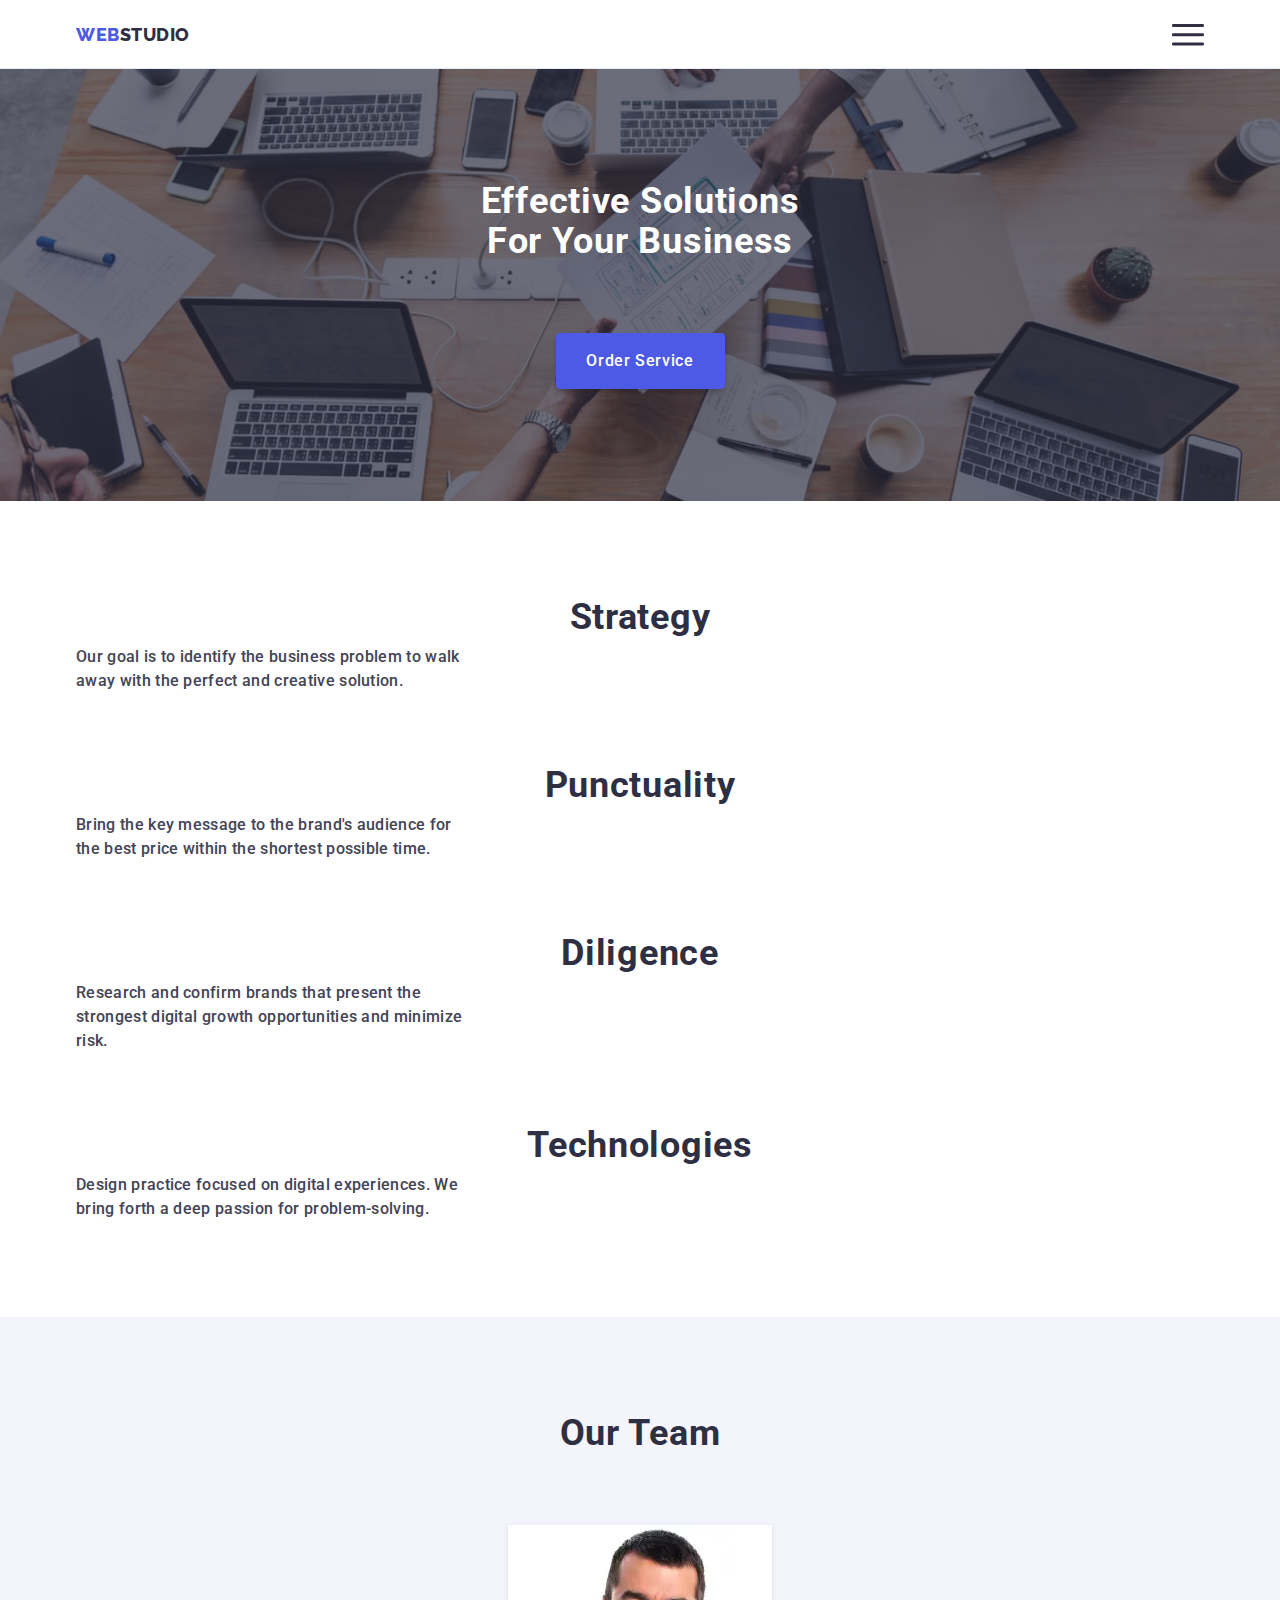
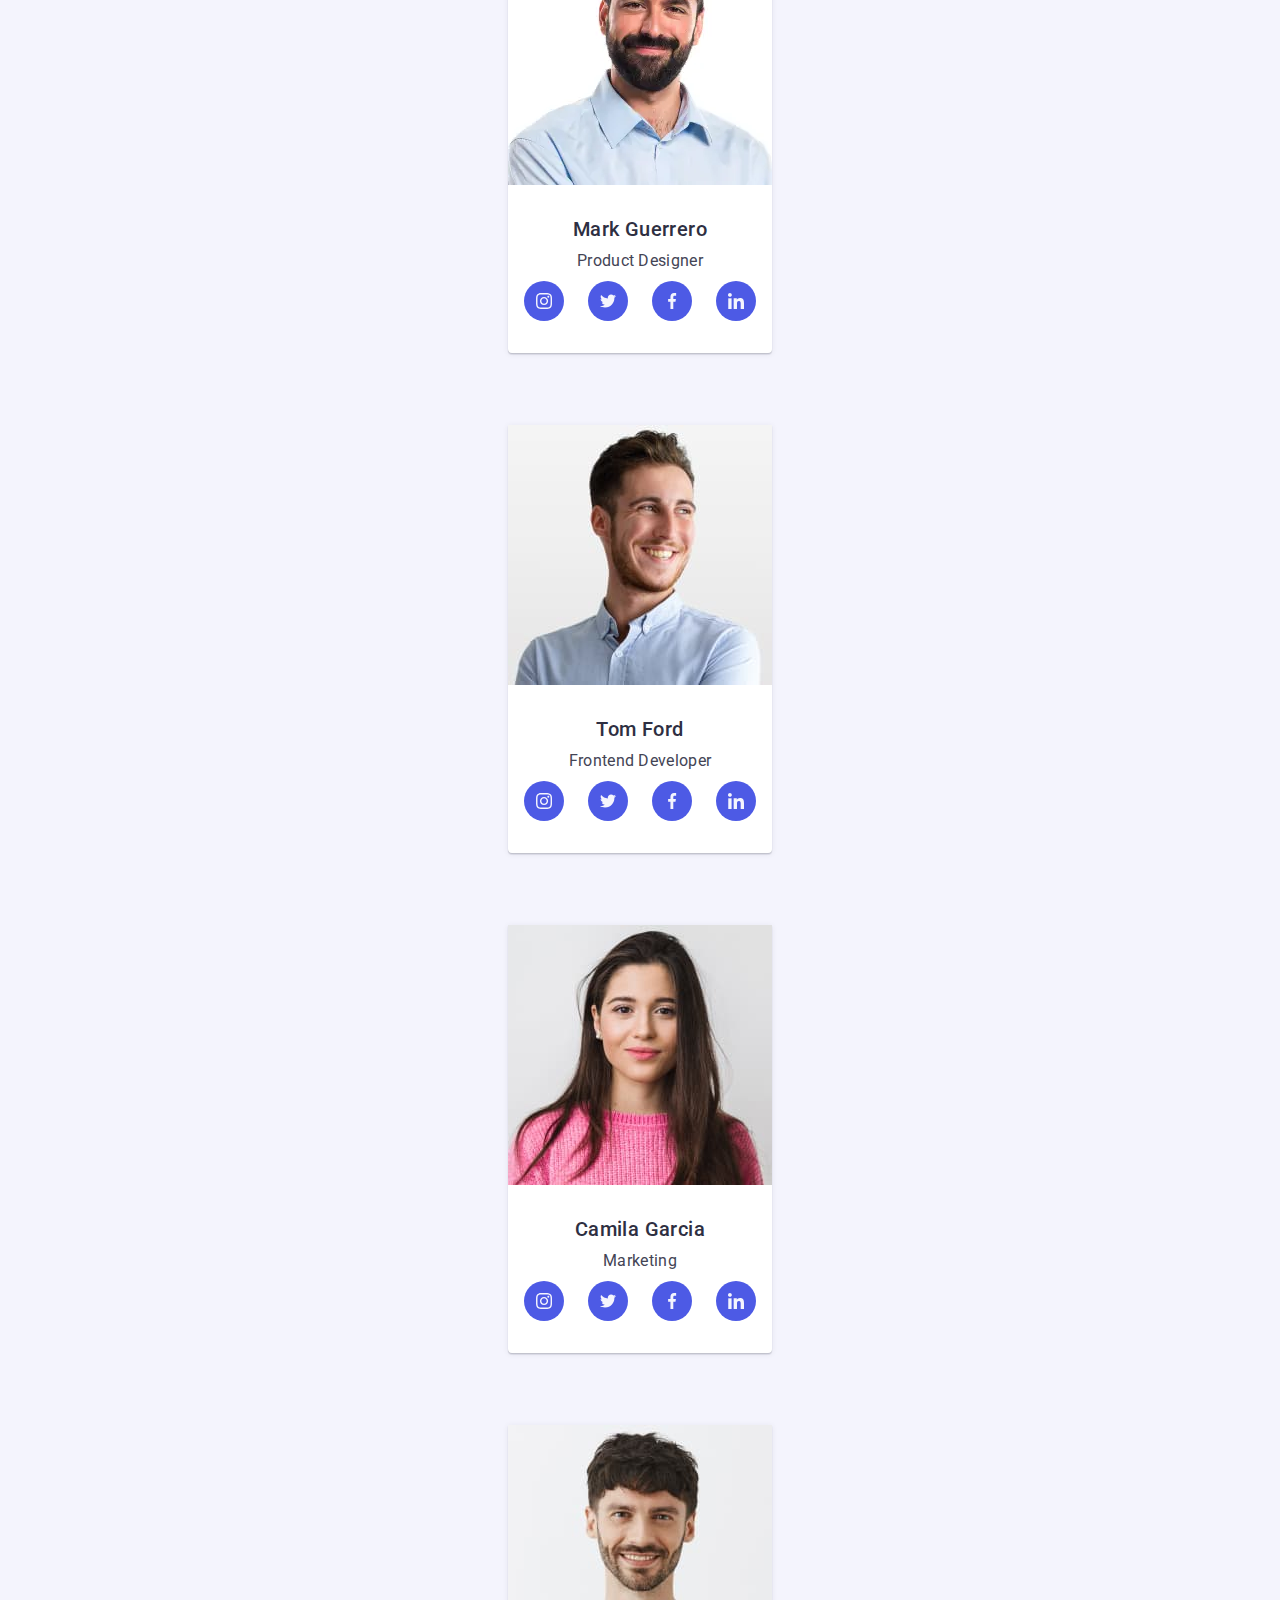
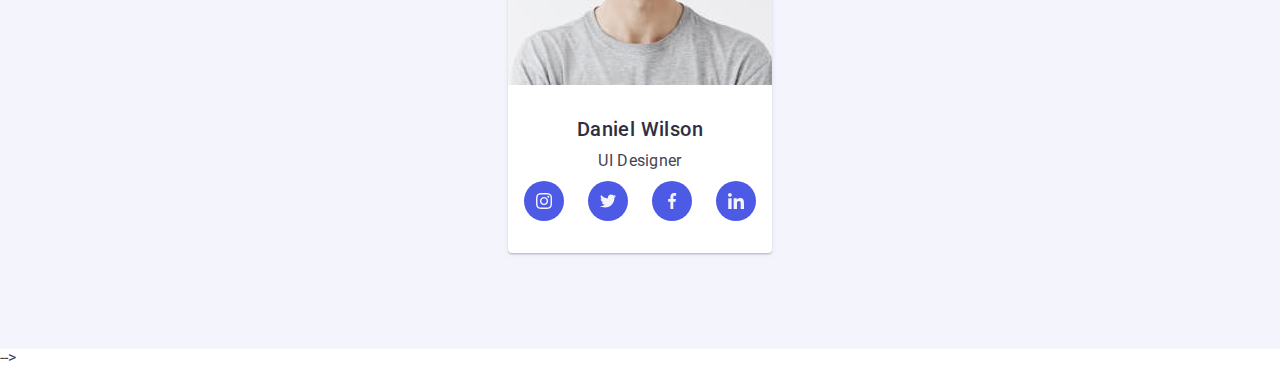
==== commit 22e7b725: "update mobile version" ====
--- a/index.html
+++ b/index.html
@@ -115,11 +115,11 @@
             </ul>
           </address>
 
-          <ul class="social-link-list list link">
-            <li class="social-link-item">
-              <a href="" class="social-link-icon">
-                <svg
-                  class="social-icon"
+          <ul class="hamburger-social-link-list list link">
+            <li class="hamburger-social-link-item">
+              <a href="" class="hamburger-social-link-icon">
+                <svg
+                  class="hamburger-social-icon"
                   aria-label="instagramm-icon"
                   width="16"
                   height="16"
@@ -128,10 +128,10 @@
                 </svg>
               </a>
             </li>
-            <li class="social-link-item">
-              <a href="" class="social-link-icon">
-                <svg
-                  class="social-icon"
+            <li class="hamburger-social-link-item">
+              <a href="" class="hamburger-social-link-icon">
+                <svg
+                  class="hamburger-social-icon"
                   aria-label="twitter-icon"
                   width="16"
                   height="16"
@@ -140,10 +140,10 @@
                 </svg>
               </a>
             </li>
-            <li class="social-link-item">
-              <a href="" class="social-link-icon">
-                <svg
-                  class="social-icon"
+            <li class="hamburger-social-link-item">
+              <a href="" class="hamburger-social-link-icon">
+                <svg
+                  class="hamburger-social-icon"
                   aria-label="facebook-icon"
                   width="16"
                   height="16"
@@ -152,10 +152,10 @@
                 </svg>
               </a>
             </li>
-            <li class="social-link-item">
-              <a href="" class="social-link-icon">
-                <svg
-                  class="social-icon"
+            <li class="hamburger-social-link-item">
+              <a href="" class="hamburger-social-link-icon">
+                <svg
+                  class="hamburger-social-icon"
                   aria-label="linkedin-icon"
                   width="16"
                   height="16"
@@ -181,6 +181,422 @@
           </button>
         </div>
       </section>
+
+      <!-- Section 2 -->
+      <section class="features">
+        <div class="container">
+          <h2 class="visually-hidden">Features</h2>
+          <ul class="features-list list">
+            <li class="feature-list-text-width">
+              <div class="features-list-icon">
+                <svg
+                  class="feature-icon"
+                  aria-label="antenna icon"
+                  width="64"
+                  height="64"
+                >
+                  <use href="./images/icons.svg#icon-antenna"></use>
+                </svg>
+              </div>
+              <h3 class="feature-list">Strategy</h3>
+              <p class="feature-list-desc">
+                Our goal is to identify the business problem to walk away with
+                the perfect and creative solution.
+              </p>
+            </li>
+            <li class="feature-list-text-width">
+              <div class="features-list-icon">
+                <svg
+                  class="feature-icon"
+                  aria-label="clock icon"
+                  width="64"
+                  height="64"
+                >
+                  <use href="./images/icons.svg#icon-clock"></use>
+                </svg>
+              </div>
+              <h3 class="feature-list">Punctuality</h3>
+              <p class="feature-list-desc">
+                Bring the key message to the brand's audience for the best price
+                within the shortest possible time.
+              </p>
+            </li>
+            <li class="feature-list-text-width">
+              <div class="features-list-icon">
+                <svg
+                  class="feature-icon"
+                  aria-label="diagram icon"
+                  width="64"
+                  height="64"
+                >
+                  <use href="./images/icons.svg#icon-diagram"></use>
+                </svg>
+              </div>
+              <h3 class="feature-list">Diligence</h3>
+              <p class="feature-list-desc">
+                Research and confirm brands that present the strongest digital
+                growth opportunities and minimize risk.
+              </p>
+            </li>
+            <li class="feature-list-text-width">
+              <div class="features-list-icon">
+                <svg
+                  class="feature-icon"
+                  aria-label="astronaut icon"
+                  width="64"
+                  height="64"
+                >
+                  <use href="./images/icons.svg#icon-astronaut"></use>
+                </svg>
+              </div>
+              <h3 class="feature-list">Technologies</h3>
+              <p class="feature-list-desc">
+                Design practice focused on digital experiences. We bring forth a
+                deep passion for problem-solving.
+              </p>
+            </li>
+          </ul>
+        </div>
+      </section>
+      <!-- Section 3 -->
+      <section class="work-examples">
+        <div class="container">
+          <h2 class="what-are-we-doing">What are we doing</h2>
+          <ul class="work-examples-list list">
+            <li class="work-example-list-width">
+              <img
+                src="./images/what-we-are-doing-1-main-monitor.jpg"
+                width="360"
+                alt="Monitor"
+              />
+            </li>
+            <li class="work-example-list-width">
+              <img
+                src="./images/what-we-are-doing-2-mobile-screens.jpg"
+                width="360"
+                alt="Mobile screens"
+              />
+            </li>
+            <li class="work-example-list-width">
+              <img
+                src="./images/what-we-are-doing-3-laptop-and-phone.jpg"
+                width="360"
+                alt="Laptop and phone"
+              />
+            </li>
+          </ul>
+        </div>
+      </section>
+
+      <!-- Section 4 -->
+      <section class="section-team-list">
+        <div class="container">
+          <h2 class="section-header-title">Our Team</h2>
+          <ul class="team list">
+            <li class="team-list">
+              <picture>
+                <!-- DESKTOP -->
+                <source
+                  srcset="
+                    ./images/our-team/our-team-1-mark.webp    1x,
+                    ./images/our-team/our-team-1-mark@2x.webp 2x
+                  "
+                  media="(min-width: 1158px)"
+                  type="image/webp"
+                />
+                <source
+                  srcset="
+                    ./images/our-team/our-team-1-mark.jpg    1x,
+                    ./images/our-team/our-team-1-mark@2x.jpg 2x
+                  "
+                  media="(min-width: 1158px)"
+                />
+
+                <!-- TABLET -->
+                <source
+                  srcset="
+                    ./images/our-team/our-team-1-mark.webp    1x,
+                    ./images/our-team/our-team-1-mark@2x.webp 2x
+                  "
+                  media="(min-width: 768px)"
+                  type="image/webp"
+                />
+                <source
+                  srcset="
+                    ./images/our-team/our-team-1-mark.jpg    1x,
+                    ./images/our-team/our-team-1-mark@2x.jpg 2x
+                  "
+                  media="(min-width: 768px)"
+                />
+
+                <!-- MOBILE -->
+                <source
+                  srcset="
+                    ./images/our-team/our-team-1-mark.webp    1x,
+                    ./images/our-team/our-team-1-mark@2x.webp 2x
+                  "
+                  media="(min-width: 428px)"
+                  type="image/webp"
+                />
+                <source
+                  srcset="
+                    ./images/our-team/our-team-1-mark.jpg    1x,
+                    ./images/our-team/our-team-1-mark@2x.jpg 2x
+                  "
+                  media="(min-width: 428px)"
+                />
+                <img
+                  src="./images/our-team/mark-guerrero-mobile.jpg"
+                  alt="Mark Guerrero"
+                  width="264"
+                  height="260"
+                />
+              </picture>
+              <div class="title-text">
+                <h3 class="team-list-title">Mark Guerrero</h3>
+                <p class="team-list-text">Product Designer</p>
+                <ul class="social-link-list list link">
+                  <li class="social-link-item">
+                    <a href="" class="social-link-icon">
+                      <svg
+                        class="social-icon"
+                        aria-label="instagramm-icon"
+                        width="16"
+                        height="16"
+                      >
+                        <use href="./images/icons.svg#icon-instagram"></use>
+                      </svg>
+                    </a>
+                  </li>
+                  <li class="social-link-item">
+                    <a href="" class="social-link-icon">
+                      <svg
+                        class="social-icon"
+                        aria-label="twitter-icon"
+                        width="16"
+                        height="16"
+                      >
+                        <use href="./images/icons.svg#icon-twitter"></use>
+                      </svg>
+                    </a>
+                  </li>
+                  <li class="social-link-item">
+                    <a href="" class="social-link-icon">
+                      <svg
+                        class="social-icon"
+                        aria-label="facebook-icon"
+                        width="16"
+                        height="16"
+                      >
+                        <use href="./images/icons.svg#icon-facebook"></use>
+                      </svg>
+                    </a>
+                  </li>
+                  <li class="social-link-item">
+                    <a href="" class="social-link-icon">
+                      <svg
+                        class="social-icon"
+                        aria-label="linkedin-icon"
+                        width="16"
+                        height="16"
+                      >
+                        <use href="./images/icons.svg#icon-linkedin"></use>
+                      </svg>
+                    </a>
+                  </li>
+                </ul>
+              </div>
+            </li>
+            <li class="team-list">
+              <img
+                src="./images/our-team-2-tom.jpg"
+                width="264"
+                height="260"
+                alt="Tom Ford"
+              />
+              <div class="title-text">
+                <h3 class="team-list-title">Tom Ford</h3>
+                <p class="team-list-text">Frontend Developer</p>
+                <ul class="social-link-list list link">
+                  <li class="social-link-item">
+                    <a href="" class="social-link-icon">
+                      <svg
+                        class="social-icon"
+                        aria-label="instagramm-icon"
+                        width="16"
+                        height="16"
+                      >
+                        <use href="./images/icons.svg#icon-instagram"></use>
+                      </svg>
+                    </a>
+                  </li>
+                  <li class="social-link-item">
+                    <a href="" class="social-link-icon">
+                      <svg
+                        class="social-icon"
+                        aria-label="twitter-icon"
+                        width="16"
+                        height="16"
+                      >
+                        <use href="./images/icons.svg#icon-twitter"></use>
+                      </svg>
+                    </a>
+                  </li>
+                  <li class="social-link-item">
+                    <a href="" class="social-link-icon">
+                      <svg
+                        class="social-icon"
+                        aria-label="facebook-icon"
+                        width="16"
+                        height="16"
+                      >
+                        <use href="./images/icons.svg#icon-facebook"></use>
+                      </svg>
+                    </a>
+                  </li>
+                  <li class="social-link-item">
+                    <a href="" class="social-link-icon">
+                      <svg
+                        class="social-icon"
+                        aria-label="linkedin-icon"
+                        width="16"
+                        height="16"
+                      >
+                        <use href="./images/icons.svg#icon-linkedin"></use>
+                      </svg>
+                    </a>
+                  </li>
+                </ul>
+              </div>
+            </li>
+            <li class="team-list">
+              <img
+                src="./images/our-team-3-camila.jpg"
+                width="264"
+                height="260"
+                alt="Camila Garcia"
+              />
+              <div class="title-text">
+                <h3 class="team-list-title">Camila Garcia</h3>
+                <p class="team-list-text">Marketing</p>
+                <ul class="social-link-list list link">
+                  <li class="social-link-item">
+                    <a href="" class="social-link-icon">
+                      <svg
+                        class="social-icon"
+                        aria-label="instagramm-icon"
+                        width="16"
+                        height="16"
+                      >
+                        <use href="./images/icons.svg#icon-instagram"></use>
+                      </svg>
+                    </a>
+                  </li>
+                  <li class="social-link-item">
+                    <a href="" class="social-link-icon">
+                      <svg
+                        class="social-icon"
+                        aria-label="twitter-icon"
+                        width="16"
+                        height="16"
+                      >
+                        <use href="./images/icons.svg#icon-twitter"></use>
+                      </svg>
+                    </a>
+                  </li>
+                  <li class="social-link-item">
+                    <a href="" class="social-link-icon">
+                      <svg
+                        class="social-icon"
+                        aria-label="facebook-icon"
+                        width="16"
+                        height="16"
+                      >
+                        <use href="./images/icons.svg#icon-facebook"></use>
+                      </svg>
+                    </a>
+                  </li>
+                  <li class="social-link-item">
+                    <a href="" class="social-link-icon">
+                      <svg
+                        class="social-icon"
+                        aria-label="linkedin-icon"
+                        width="16"
+                        height="16"
+                      >
+                        <use href="./images/icons.svg#icon-linkedin"></use>
+                      </svg>
+                    </a>
+                  </li>
+                </ul>
+              </div>
+            </li>
+            <li class="team-list">
+              <img
+                src="./images/our-team-4-daniel.jpg"
+                width="264"
+                height="260"
+                alt="Daniel Wilson"
+              />
+              <div class="title-text">
+                <h3 class="team-list-title">Daniel Wilson</h3>
+                <p class="team-list-text">UI Designer</p>
+                <ul class="social-link-list list link">
+                  <li class="social-link-item">
+                    <a href="" class="social-link-icon">
+                      <svg
+                        class="social-icon"
+                        aria-label="instagramm-icon"
+                        width="16"
+                        height="16"
+                      >
+                        <use href="./images/icons.svg#icon-instagram"></use>
+                      </svg>
+                    </a>
+                  </li>
+                  <li class="social-link-item">
+                    <a href="" class="social-link-icon">
+                      <svg
+                        class="social-icon"
+                        aria-label="twitter-icon"
+                        width="16"
+                        height="16"
+                      >
+                        <use href="./images/icons.svg#icon-twitter"></use>
+                      </svg>
+                    </a>
+                  </li>
+                  <li class="social-link-item">
+                    <a href="" class="social-link-icon">
+                      <svg
+                        class="social-icon"
+                        aria-label="facebook-icon"
+                        width="16"
+                        height="16"
+                      >
+                        <use href="./images/icons.svg#icon-facebook"></use>
+                      </svg>
+                    </a>
+                  </li>
+                  <li class="social-link-item">
+                    <a href="" class="social-link-icon">
+                      <svg
+                        class="social-icon"
+                        aria-label="linkedin-icon"
+                        width="16"
+                        height="16"
+                      >
+                        <use href="./images/icons.svg#icon-linkedin"></use>
+                      </svg>
+                    </a>
+                  </li>
+                </ul>
+              </div>
+            </li>
+          </ul>
+        </div>
+      </section>
+      -->
 
       <!--- Hero Section 1 start -->
 
--- a/css/style.css
+++ b/css/style.css
@@ -22,9 +22,10 @@
   --color-address-nav-link-focus: #404bbf;
   --portfolio-button-hover-focus-background-color: #404bbf;
 
-  --address-nav-link: #434455;
+  --secondary-text-color: #434455;
   --color-address-nav-link: #434455;
 
+  --second-background-color: #f4f4fd;
   --button-background-color: #f4f4fd;
   --icon-background-colour: #f4f4fd;
   --social-link-icon-colour: #f4f4fd;
@@ -248,20 +249,20 @@
   line-height: 24px;
   letter-spacing: 0.02em;
 }
-/* ========== Social links ========== */
+/* ========== Social links hamburger ========== */
 /* ul */
 
-.social-link-list {
+.hamburger-social-link-list {
   display: flex;
   gap: 56px;
 }
 /* li  */
-.social-link-item {
+.hamburger-social-link-item {
   width: calc((100% - 224px) / 4);
 }
 
 /* a href */
-.social-link-icon {
+.hamburger-social-link-icon {
   width: 40px;
   height: 40px;
   background-color: #4d5ae5;
@@ -273,13 +274,11 @@
 }
 
 /* svg */
-.social-icon {
+.hamburger-social-icon {
   fill: var(--social-link-icon-colour);
   width: 24px;
   height: 24px;
 }
-
-/* ===== Social links end ===== */
 
 /* ========== Hero section ========== */
 .hero-section {
@@ -301,7 +300,7 @@
   font-size: 36px;
   font-weight: 700;
   line-height: 40px;
-  max-width: 496px;
+  max-width: 320px;
   letter-spacing: 0.02em;
   text-transform: capitalize;
   text-align: center;
@@ -335,6 +334,158 @@
   background-color: #404bbf;
 }
 
+/* ========== Section 2 ========== */
+
+.visually-hidden {
+  position: absolute;
+  width: 1px;
+  height: 1px;
+  margin: -1px;
+  border: 0;
+  padding: 0;
+  white-space: nowrap;
+  clip-path: inset(100%);
+  clip: rect(0 0 0 0);
+  overflow: hidden;
+}
+
+.features-list {
+  display: flex;
+  flex-direction: column;
+  row-gap: 72px;
+}
+.features-list-icon {
+  display: none;
+}
+
+.features {
+  padding-top: 96px;
+  padding-bottom: 96px;
+}
+
+.feature-list {
+  font-weight: 700;
+  font-size: 36px;
+  line-height: 40px;
+  letter-spacing: 0.02em;
+  text-transform: capitalize;
+  color: var(--title-color);
+  text-align: center;
+  margin-bottom: 8px;
+}
+
+.feature-list-desc {
+  font-weight: 500;
+  font-size: 16px;
+  line-height: 24px;
+  letter-spacing: 0.02em;
+  color: var(--secondary-text-color);
+  max-width: 396px;
+}
+
+/*========== Section 3 ========== */
+.work-examples {
+  display: none;
+}
+
+/*========== Section 4 ========== */
+
+.section-header-title {
+  font-weight: 700;
+  font-size: 36px;
+  line-height: 40px;
+  letter-spacing: 0.02em;
+  text-transform: capitalize;
+  color: var(--title-color);
+  text-align: center;
+  margin-bottom: 72px;
+}
+
+.section-team-list {
+  padding-top: 96px;
+  padding-bottom: 96px;
+  background-color: var(--second-background-color);
+}
+.team {
+  display: flex;
+  flex-direction: column;
+  align-items: center;
+  justify-content: center;
+  gap: 72px;
+}
+
+.team-list {
+  background-color: #ffffff;
+  border-radius: 0px 0px 4px 4px;
+  flex-basis: calc((100% - 72px) / 4);
+  box-shadow: 0px 1px 6px rgba(46, 47, 66, 0.08),
+    0px 1px 1px rgba(46, 47, 66, 0.16), 0px 2px 1px rgba(46, 47, 66, 0.08);
+}
+
+.team-list-title {
+  font-weight: 500;
+  font-size: 20px;
+  line-height: 24px;
+  text-align: center;
+  letter-spacing: 0.02em;
+  color: var(--main-title-color);
+  margin-bottom: 8px;
+}
+
+.team-list-text {
+  font-weight: 400;
+  font-size: 16px;
+  line-height: 24px;
+  text-align: center;
+  letter-spacing: 0.02em;
+  color: var(--secondary-text-color);
+  margin-bottom: 8px;
+}
+
+.title-text {
+  padding: 32px 0;
+}
+/* ========== Social links ========== */
+
+.social-link-list {
+  display: flex;
+  padding-left: 0;
+  align-items: center;
+  justify-content: center;
+  gap: 24px;
+}
+
+/* li  */
+.social-link-item {
+  width: 40px;
+  height: 40px;
+}
+
+/* a href */
+.social-link-icon {
+  display: block;
+  width: 100%;
+  height: 100%;
+  background-color: #4d5ae5;
+  border-radius: 50%;
+  display: flex;
+  align-items: center;
+  justify-content: center;
+  transition: background-color 250ms cubic-bezier(0.4, 0, 0.2, 1);
+}
+.social-link-icon:hover {
+  background-color: #404bbf;
+}
+.social-link-icon:focus {
+  background-color: #404bbf;
+}
+/* svg */
+.social-icon {
+  fill: var(--social-link-icon-colour);
+}
+
+/* ========== Social links end ========== */
+
 /* Navigation list */
 /* 
 .menu {
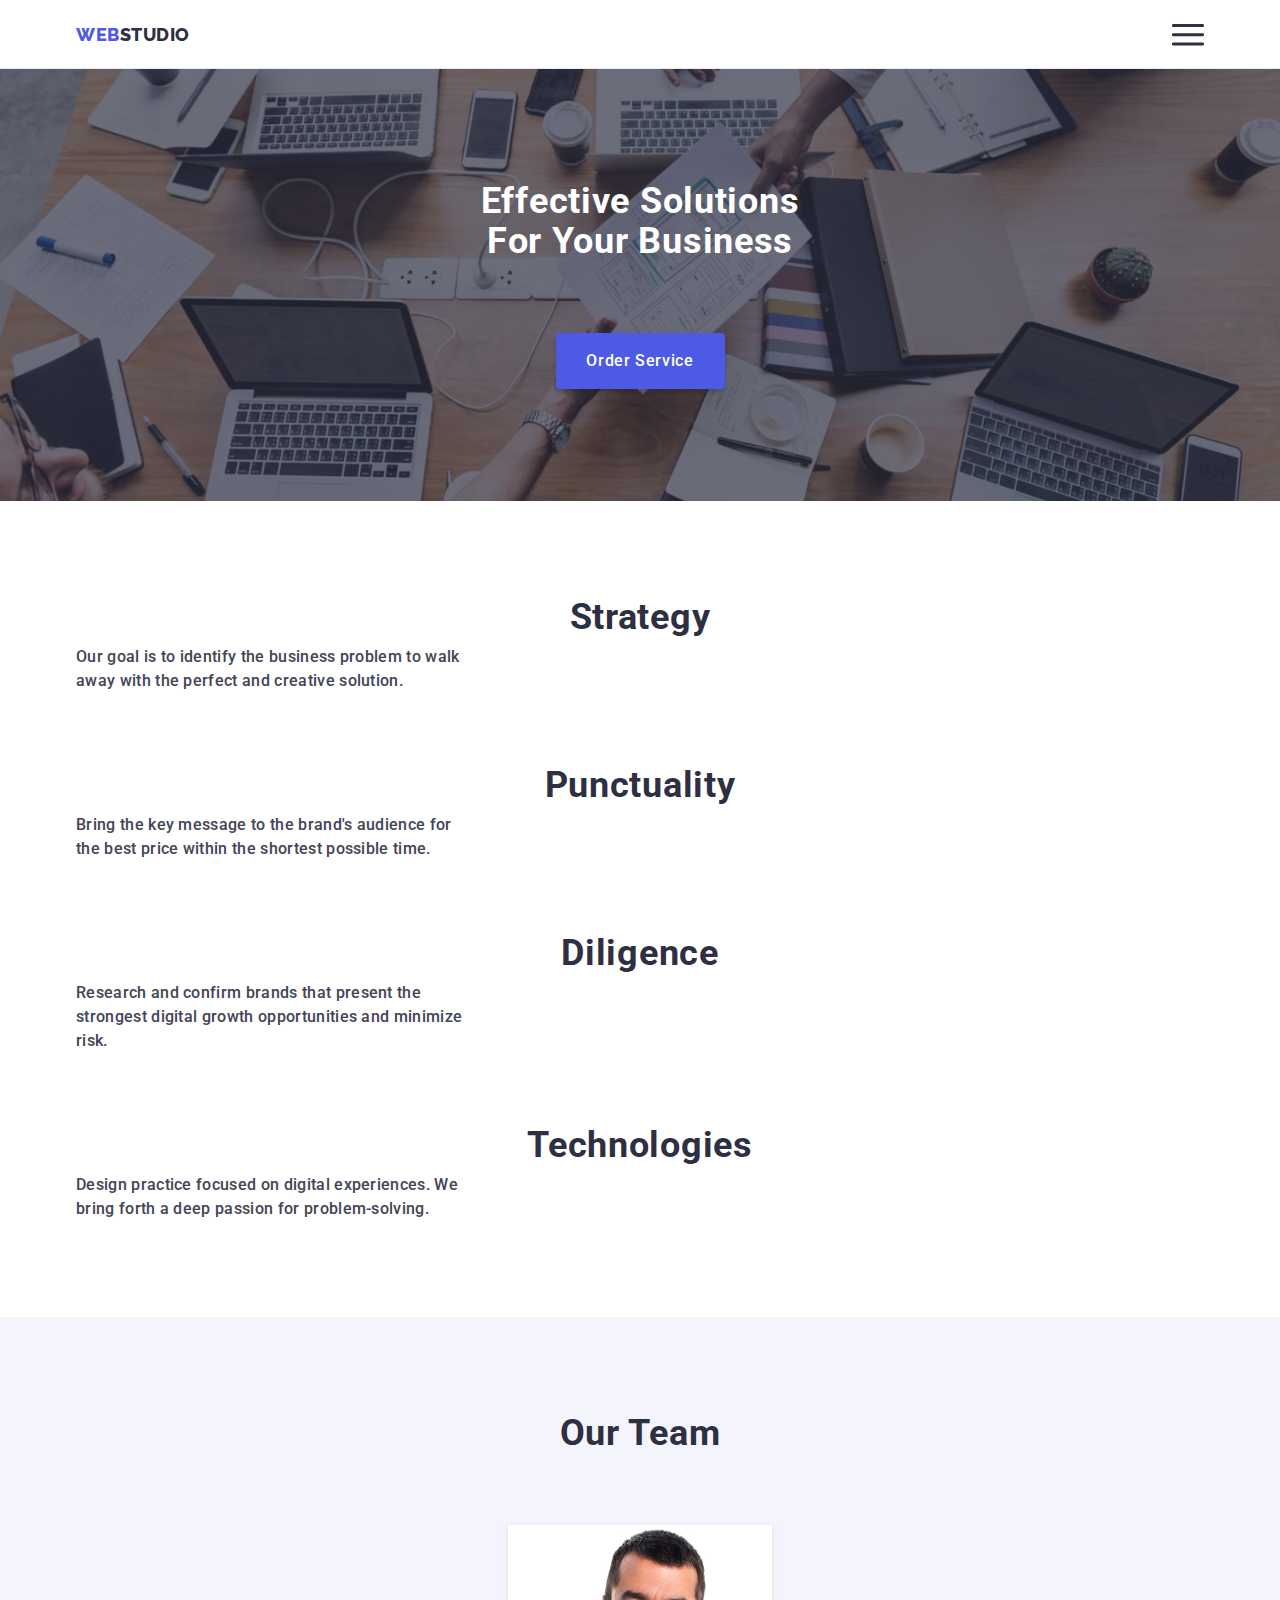
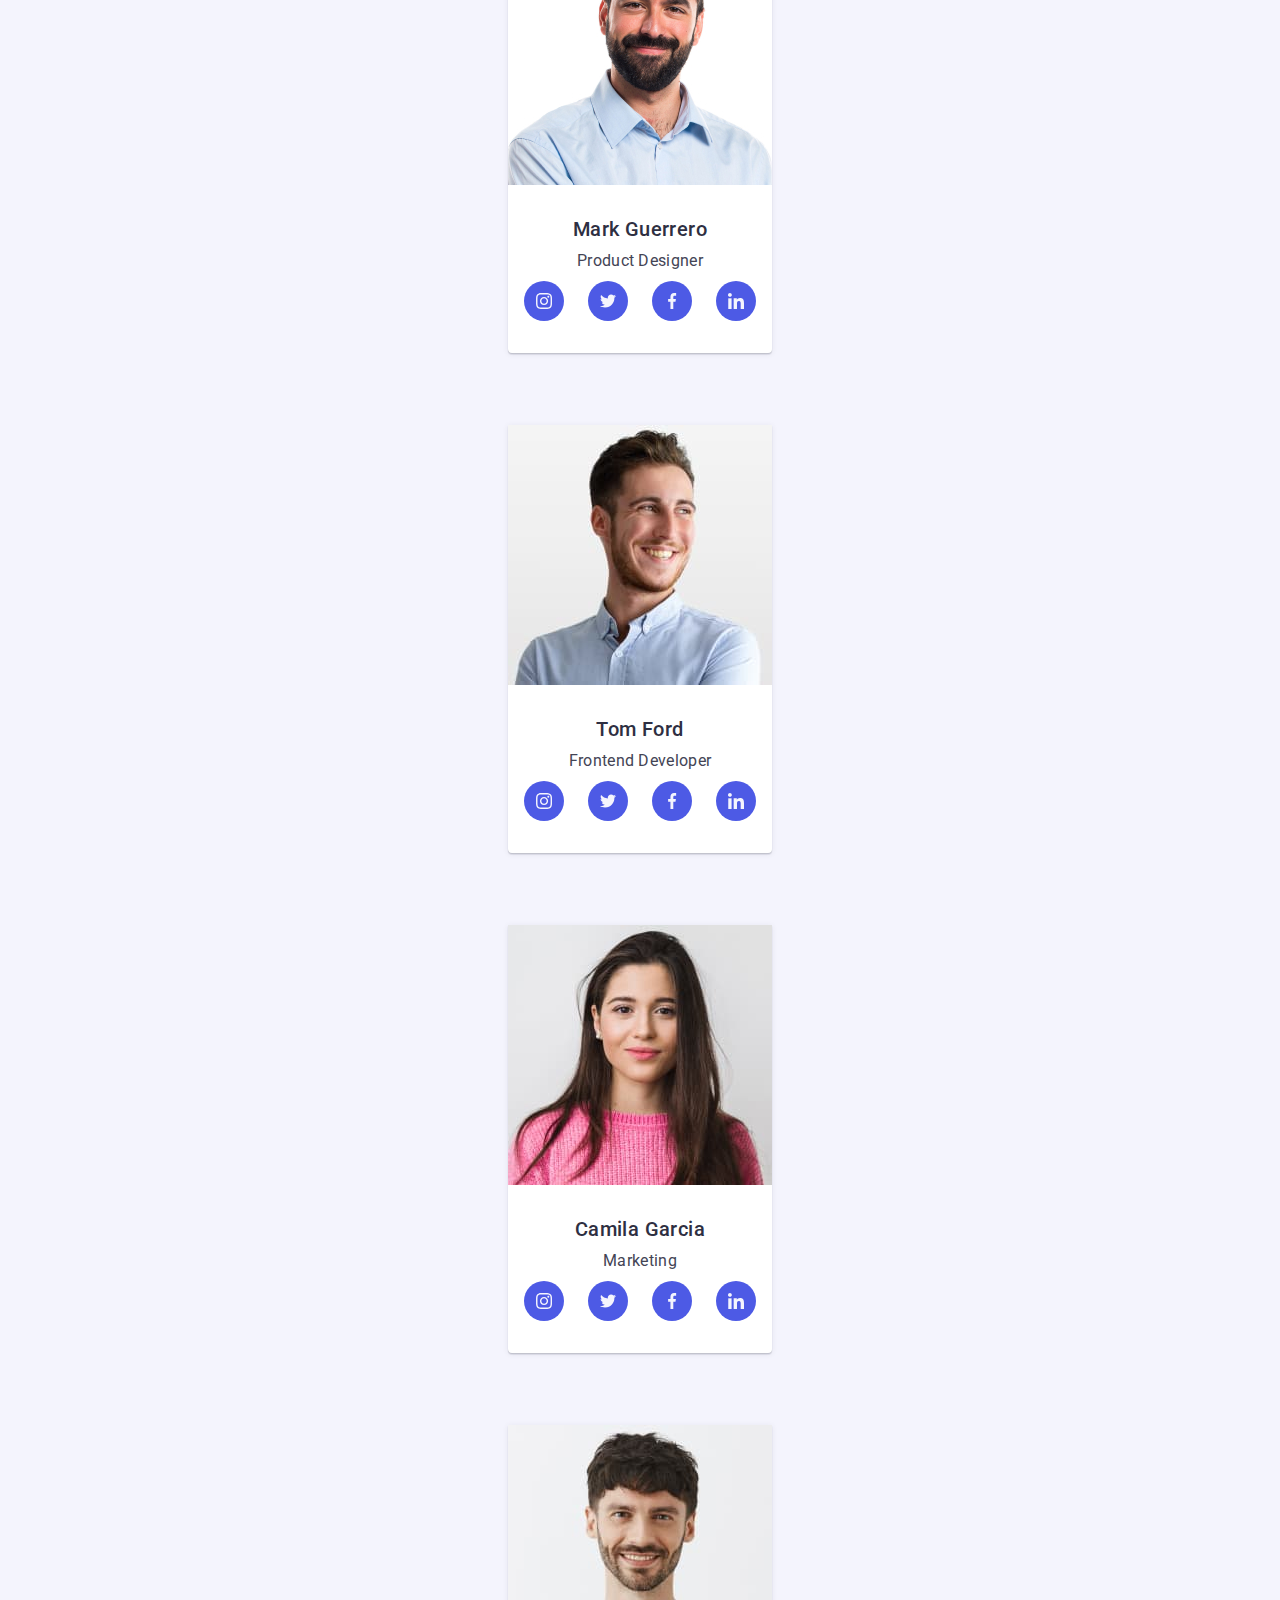
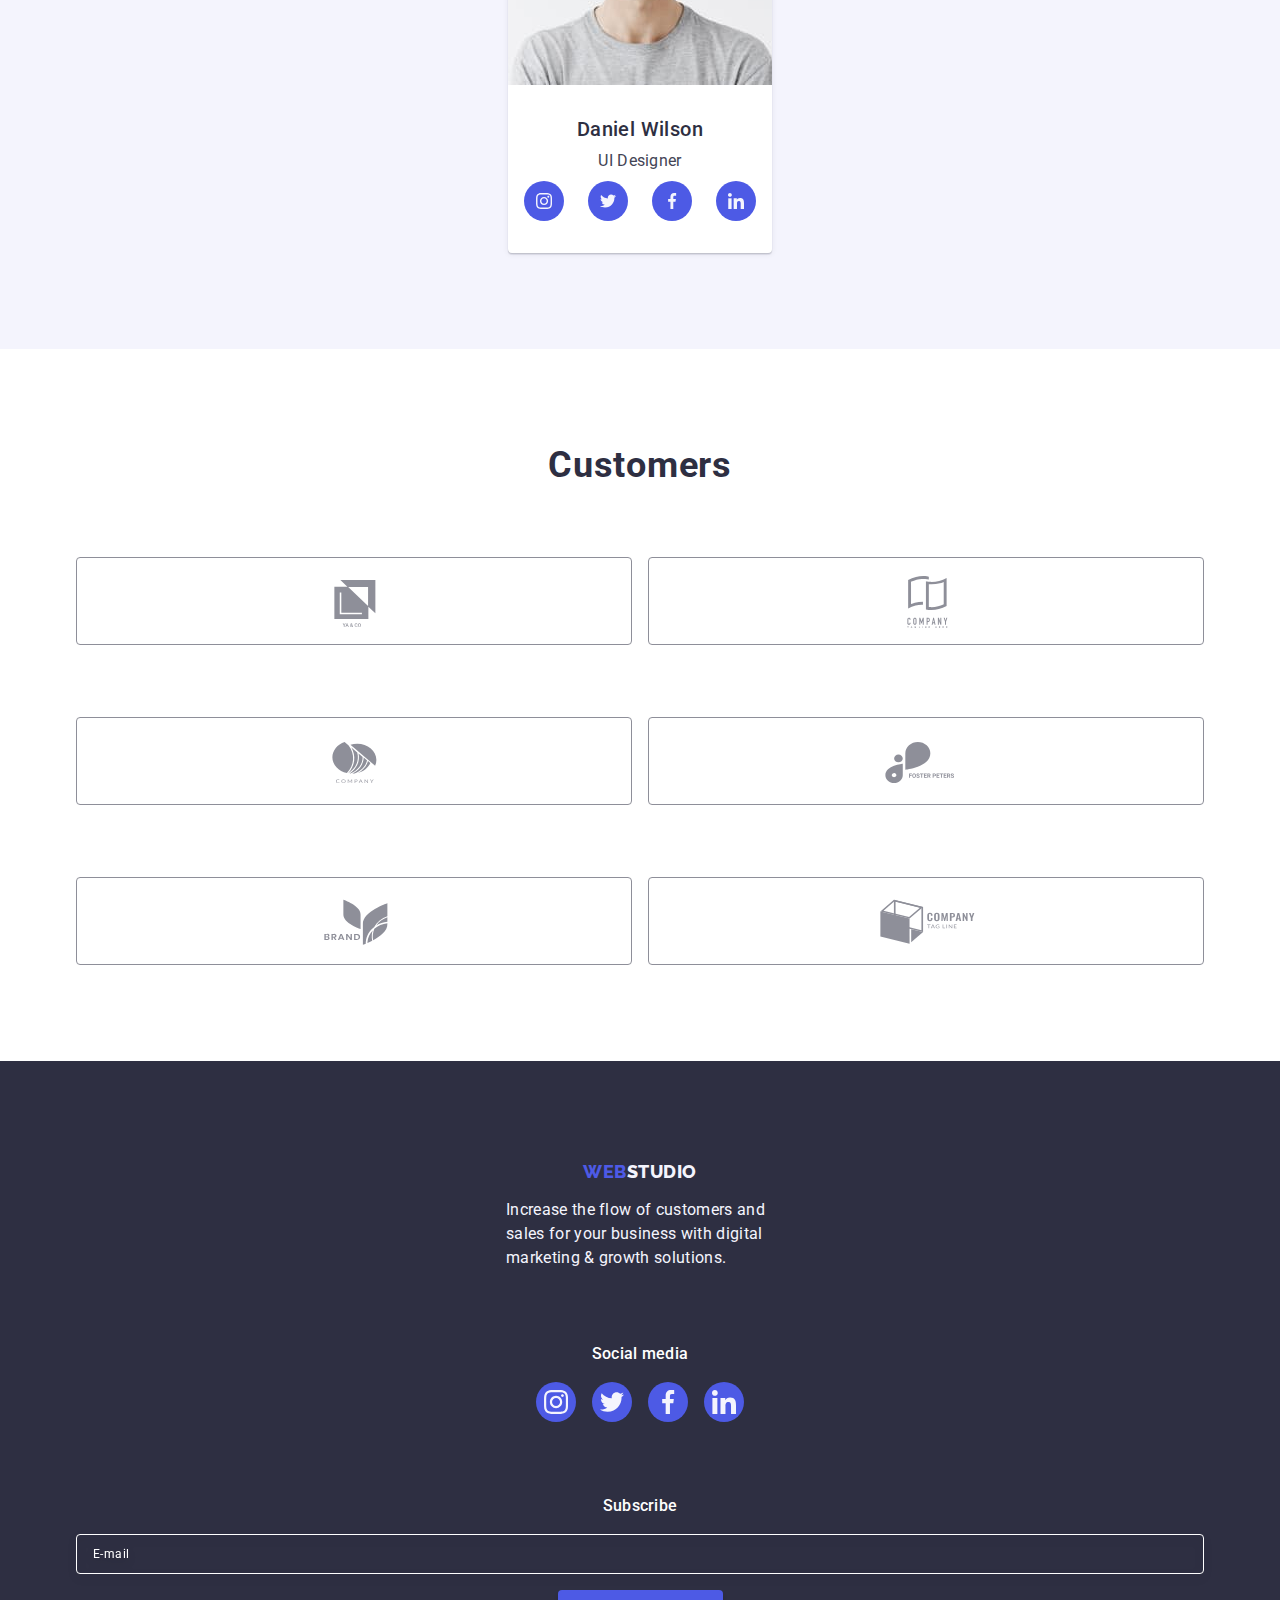
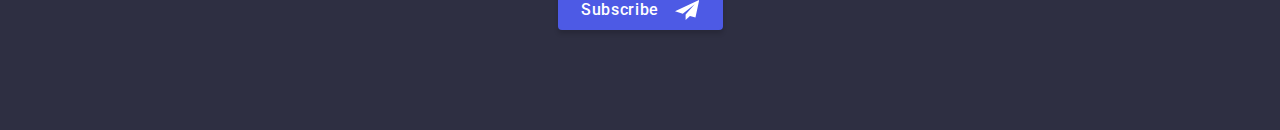
==== commit 0a285def: "fixed mobile section" ====
--- a/index.html
+++ b/index.html
@@ -74,7 +74,26 @@
               <use href="./images/icons.svg#icon-close"></use>
             </svg>
           </button>
-          <nav class="hamburger-menu-nav">
+          <div class="nav-ham">
+            <ul class="hamburger-menu list">
+              <li>
+                <a
+                  href="./index.html"
+                  class="hamburger-nav-list link ham-active-page"
+                  >Studio</a
+                >
+              </li>
+              <li>
+                <a href="./portfolio.html" class="hamburger-nav-list link"
+                  >Portfolio</a
+                >
+              </li>
+              <li>
+                <a href="" class="hamburger-nav-list link">Contacts</a>
+              </li>
+            </ul>
+          </div>
+          <!-- <nav class="hamburger-menu-nav">
             <a href="./index.html" class="ham-logo logo link"
               >Web<span class="logo-right-part">Studio</span></a
             >
@@ -95,8 +114,8 @@
                 <a href="" class="hamburger-nav-list link">Contacts</a>
               </li>
             </ul>
-          </nav>
-          <address class="hamburger-address-nav-list">
+          </nav> -->
+          <div class="address-ham">
             <ul class="hamburger-address-menu list">
               <li>
                 <a
@@ -165,6 +184,76 @@
               </a>
             </li>
           </ul>
+          </div>
+          <!-- <address class="hamburger-address-nav-list">
+            <ul class="hamburger-address-menu list">
+              <li>
+                <a
+                  href="mailto:info@devstudio.com"
+                  class="hamburger-address-nav-link link hamburger-address-nav-link-mail"
+                  >info@devstudio.com</a
+                >
+              </li>
+              <li>
+                <a
+                  href="tel:+110001111111"
+                  class="hamburger-address-nav-link link hamburger-address-nav-link-tel"
+                  >+11 (000) 111-11-11</a
+                >
+              </li>
+            </ul>
+          </address>
+
+          <ul class="hamburger-social-link-list list link">
+            <li class="hamburger-social-link-item">
+              <a href="" class="hamburger-social-link-icon">
+                <svg
+                  class="hamburger-social-icon"
+                  aria-label="instagramm-icon"
+                  width="16"
+                  height="16"
+                >
+                  <use href="./images/icons.svg#icon-instagram"></use>
+                </svg>
+              </a>
+            </li>
+            <li class="hamburger-social-link-item">
+              <a href="" class="hamburger-social-link-icon">
+                <svg
+                  class="hamburger-social-icon"
+                  aria-label="twitter-icon"
+                  width="16"
+                  height="16"
+                >
+                  <use href="./images/icons.svg#icon-twitter"></use>
+                </svg>
+              </a>
+            </li>
+            <li class="hamburger-social-link-item">
+              <a href="" class="hamburger-social-link-icon">
+                <svg
+                  class="hamburger-social-icon"
+                  aria-label="facebook-icon"
+                  width="16"
+                  height="16"
+                >
+                  <use href="./images/icons.svg#icon-facebook"></use>
+                </svg>
+              </a>
+            </li>
+            <li class="hamburger-social-link-item">
+              <a href="" class="hamburger-social-link-icon">
+                <svg
+                  class="hamburger-social-icon"
+                  aria-label="linkedin-icon"
+                  width="16"
+                  height="16"
+                >
+                  <use href="./images/icons.svg#icon-linkedin"></use>
+                </svg>
+              </a>
+            </li>
+          </ul> -->
         </div>
       </div>
     </header>
@@ -294,64 +383,16 @@
           <h2 class="section-header-title">Our Team</h2>
           <ul class="team list">
             <li class="team-list">
-              <picture>
-                <!-- DESKTOP -->
-                <source
-                  srcset="
-                    ./images/our-team/our-team-1-mark.webp    1x,
-                    ./images/our-team/our-team-1-mark@2x.webp 2x
-                  "
-                  media="(min-width: 1158px)"
-                  type="image/webp"
-                />
-                <source
-                  srcset="
-                    ./images/our-team/our-team-1-mark.jpg    1x,
-                    ./images/our-team/our-team-1-mark@2x.jpg 2x
-                  "
-                  media="(min-width: 1158px)"
-                />
-
-                <!-- TABLET -->
-                <source
-                  srcset="
-                    ./images/our-team/our-team-1-mark.webp    1x,
-                    ./images/our-team/our-team-1-mark@2x.webp 2x
-                  "
-                  media="(min-width: 768px)"
-                  type="image/webp"
-                />
-                <source
-                  srcset="
-                    ./images/our-team/our-team-1-mark.jpg    1x,
-                    ./images/our-team/our-team-1-mark@2x.jpg 2x
-                  "
-                  media="(min-width: 768px)"
-                />
-
-                <!-- MOBILE -->
-                <source
-                  srcset="
-                    ./images/our-team/our-team-1-mark.webp    1x,
-                    ./images/our-team/our-team-1-mark@2x.webp 2x
-                  "
-                  media="(min-width: 428px)"
-                  type="image/webp"
-                />
-                <source
-                  srcset="
-                    ./images/our-team/our-team-1-mark.jpg    1x,
-                    ./images/our-team/our-team-1-mark@2x.jpg 2x
-                  "
-                  media="(min-width: 428px)"
-                />
-                <img
-                  src="./images/our-team/mark-guerrero-mobile.jpg"
-                  alt="Mark Guerrero"
-                  width="264"
-                  height="260"
-                />
-              </picture>
+              <img
+                srcset="
+                  ./images/our-team/our-team-1-mark.jpg    1x,
+                  ./images/our-team/our-team-1-mark@2x.jpg 2x
+                "
+                src="./images/our-team/our-team-1-mark.jpg"
+                alt="Mark Guerrero"
+                width="264"
+                height="260"
+              />
               <div class="title-text">
                 <h3 class="team-list-title">Mark Guerrero</h3>
                 <p class="team-list-text">Product Designer</p>
@@ -596,7 +637,90 @@
           </ul>
         </div>
       </section>
-      -->
+
+      <!-- ========== Section 5 - start ========== -->
+
+      <section class="customer-section">
+        <div class="container">
+          <h2 class="customer-section-title">Customers</h2>
+          <ul class="customers-list list">
+            <li class="customer-item">
+              <a href="" class="customer-link-icon link">
+                <svg
+                  class="customer-icon"
+                  aria-label="customer ya&co"
+                  width="104"
+                  height="56"
+                >
+                  <use href="./images/icons.svg#icon-company1-ya-co"></use>
+                </svg>
+              </a>
+            </li>
+            <li class="customer-item">
+              <a href="" class="customer-link-icon link">
+                <svg
+                  class="customer-icon"
+                  aria-label="customer tagline"
+                  width="104"
+                  height="56"
+                >
+                  <use href="./images/icons.svg#icon-company2-tagline"></use>
+                </svg>
+              </a>
+            </li>
+            <li class="customer-item">
+              <a href="" class="customer-link-icon link">
+                <svg
+                  class="customer-icon"
+                  aria-label="customer company"
+                  width="104"
+                  height="56"
+                >
+                  <use href="./images/icons.svg#icon-company3"></use>
+                </svg>
+              </a>
+            </li>
+            <li class="customer-item">
+              <a href="" class="customer-link-icon link">
+                <svg
+                  class="customer-icon"
+                  aria-label="customer foster peters"
+                  width="104"
+                  height="56"
+                >
+                  <use
+                    href="./images/icons.svg#icon-company4-foster-peters"
+                  ></use>
+                </svg>
+              </a>
+            </li>
+            <li class="customer-item">
+              <a href="" class="customer-link-icon link">
+                <svg
+                  class="customer-icon"
+                  aria-label="customer brand"
+                  width="104"
+                  height="56"
+                >
+                  <use href="./images/icons.svg#icon-company5-brand"></use>
+                </svg>
+              </a>
+            </li>
+            <li class="customer-item">
+              <a href="" class="customer-link-icon link">
+                <svg
+                  class="customer-icon"
+                  aria-label="customer tag"
+                  width="104"
+                  height="56"
+                >
+                  <use href="./images/icons.svg#icon-company6-tag"></use>
+                </svg>
+              </a>
+            </li>
+          </ul>
+        </div>
+      </section>
 
       <!--- Hero Section 1 start -->
 
@@ -1059,6 +1183,95 @@
         </div>
       </section> -->
     </main>
+    <!-- =========== FOOTER START ==========  -->
+
+    <footer class="footer">
+      <div class="container footer-container">
+        <div class="footer-logo-div">
+          <a href="./index.html" class="footer-logo logo link"
+            >Web<span class="footer-logo-right-part">Studio</span></a
+          >
+          <p class="footer-text">
+            Increase the flow of customers and sales for your business with
+            digital marketing & growth solutions.
+          </p>
+        </div>
+        <!-- ========== Footer social link =========== -->
+        <div class="footer-social-media">
+          <p class="footer-text-social">Social media</p>
+          <ul class="footer-social-link-list list link">
+            <li class="footer-social-link-item">
+              <a href="" class="footer-social-link-icon">
+                <svg
+                  class="footer-social-icon"
+                  aria-label="instagramm-icon"
+                  width="24"
+                  height="24"
+                >
+                  <use href="./images/icons.svg#icon-instagram"></use>
+                </svg>
+              </a>
+            </li>
+            <li class="footer-social-link-item">
+              <a href="" class="footer-social-link-icon">
+                <svg
+                  class="footer-social-icon"
+                  aria-label="twitter-icon"
+                  width="24"
+                  height="24"
+                >
+                  <use href="./images/icons.svg#icon-twitter"></use>
+                </svg>
+              </a>
+            </li>
+            <li class="footer-social-link-item">
+              <a href="" class="footer-social-link-icon">
+                <svg
+                  class="footer-social-icon"
+                  aria-label="facebook-icon"
+                  width="24"
+                  height="24"
+                >
+                  <use href="./images/icons.svg#icon-facebook"></use>
+                </svg>
+              </a>
+            </li>
+            <li class="footer-social-link-item">
+              <a href="" class="footer-social-link-icon">
+                <svg
+                  class="footer-social-icon"
+                  aria-label="linkedin-icon"
+                  width="24"
+                  height="24"
+                >
+                  <use href="./images/icons.svg#icon-linkedin"></use>
+                </svg>
+              </a>
+            </li>
+          </ul>
+        </div>
+        <div class="footer-subscribe">
+          <p class="footer-subscribe-title">Subscribe</p>
+          <form class="footer-subscribe-form">
+            <label class="footer-subscribe-label" for="user-subscribe">
+              <input
+                class="footer-subscribe-input"
+                type="email"
+                id="user-subscribe"
+                placeholder="E-mail"
+                name="user-subscribe"
+              />
+            </label>
+            <button class="button subscribe-button" type="submit">
+              Subscribe
+              <svg class="subscribe-button-icon" width="24" height="24">
+                <use href="./images/icons.svg#icon-send"></use>
+              </svg>
+            </button>
+          </form>
+        </div>
+      </div>
+    </footer>
 
     <!-- =========== FOOTER START ==========  -->
 
@@ -1153,7 +1366,7 @@
     <!-- =========== Backdrop start ==========  -->
     <!-- class="backdrop is-hidden" -->
 
-    <!-- <div class="backdrop is-hidden" data-modal>
+    <div class="backdrop is-hidden" data-modal>
       <div class="modal">
         <button type="button" class="modal-close-btn" data-modal-close>
           <svg class="modal-close-icon" width="8" height="8">
@@ -1262,10 +1475,10 @@
           <button class="button">Send</button>
         </form>
       </div>
-    </div> -->
+    </div>
 
     <!-- =========== Script start ==========  -->
     <script src="./js/mobile-menu.js"></script>
-    <!-- <script src="./js/modal.js"></script> -->
+    <script src="./js/modal.js"></script>
   </body>
 </html>
--- a/css/style.css
+++ b/css/style.css
@@ -78,13 +78,6 @@
   }
 }
 
-/* .container {
-  width: 1158px;
-  margin: 0 auto;
-  padding-left: 15px;
-  padding-right: 15px;
-} */
-
 img {
   display: block;
 }
@@ -98,18 +91,6 @@
 }
 
 /*=============== Header =============== */
-
-/* .page-header {
-  border-bottom: 1px solid #e7e9fc;
-  box-shadow: 0px 2px 1px rgba(46, 47, 66, 0.08),
-    0px 1px 1px rgba(46, 47, 66, 0.16), 0px 1px 6px rgba(46, 47, 66, 0.08);
-}
-
-.header-container {
-  display: flex;
-  align-items: center;
-  justify-content: space-between;
-} */
 
 /* Logo */
 .logo {
@@ -178,6 +159,11 @@
   position: relative;
   padding-top: 80px;
   padding-left: 40px;
+  padding-bottom: 40px;
+  height: 100%;
+  display: flex;
+  flex-direction: column;
+  justify-content: space-between;
 }
 .hamburger-menu-close-btn {
   position: absolute;
@@ -207,10 +193,6 @@
   flex-direction: column;
   justify-content: space-between;
   gap: 40px;
-}
-
-.hamburger-menu-nav {
-  margin-bottom: 284px;
 }
 
 .hamburger-nav-list {
@@ -486,6 +468,185 @@
 
 /* ========== Social links end ========== */
 
+/* ========== Section 5 ========== */
+.customer-section {
+  padding-top: 96px;
+  padding-bottom: 96px;
+}
+
+.customer-section-title {
+  font-weight: 700;
+  font-size: 36px;
+  line-height: 40px;
+  text-align: center;
+  letter-spacing: 0.02em;
+  text-transform: capitalize;
+  color: var(--main-title-color);
+  margin-bottom: 72px;
+}
+.customers-list {
+  display: flex;
+  flex-direction: row;
+  flex-wrap: wrap;
+  row-gap: 72px;
+  column-gap: 16px;
+}
+
+.customer-item {
+  flex-basis: calc((100% - 16px) / 2);
+  height: 88px;
+}
+.customer-link-icon {
+  display: flex;
+  width: 100%;
+  height: 100%;
+  border: 1px solid #8e8f99;
+  border-radius: 4px;
+  align-items: center;
+  justify-content: center;
+  color: var(--customer-section-icon-color);
+  transition: border-color 250ms cubic-bezier(0.4, 0, 0.2, 1),
+    color 250ms cubic-bezier(0.4, 0, 0.2, 1);
+}
+
+.customer-icon {
+  fill: currentColor;
+}
+
+/* ========== Footer ========== */
+
+.footer {
+  padding-top: 96px;
+  padding-bottom: 96px;
+}
+
+.footer-container {
+  display: flex;
+  flex-direction: column;
+  align-items: center;
+  gap: 72px;
+}
+.footer {
+  padding: 100px 0;
+  background-color: var(--background-color-hero);
+  margin-top: 0;
+  margin-bottom: 0;
+}
+
+.footer-logo-right-part {
+  color: var(--button-background-color);
+}
+
+/* --- logo div --- */
+
+.footer-logo {
+  display: flex;
+  margin-bottom: 16px;
+  margin-right: 0;
+  justify-content: center;
+  align-items: baseline;
+}
+
+.footer-text {
+  color: var(--button-background-color);
+  font-size: 16px;
+  line-height: 24px;
+  letter-spacing: 0.02em;
+  max-width: 268px;
+  margin: 0 auto;
+}
+
+.footer-text-social {
+  font-weight: 500;
+  color: var(--footer-text-social-color);
+  margin-bottom: 16px;
+  line-height: 1.5;
+  letter-spacing: 0.02em;
+  text-align: center;
+}
+
+.footer-social-link-icon {
+  width: 100%;
+  height: 100%;
+  background-color: #4d5ae5;
+  border-radius: 50%;
+  display: flex;
+  align-items: center;
+  justify-content: center;
+  transition: background-color 250ms cubic-bezier(0.4, 0, 0.2, 1);
+}
+
+.footer-social-link-icon:hover,
+.footer-social-link-icon:focus {
+  background-color: #31d0aa;
+}
+
+.footer-social-link-list {
+  display: flex;
+  margin-bottom: 0;
+  padding-left: 0;
+  align-items: center;
+  justify-content: center;
+  gap: 16px;
+}
+
+.footer-social-link-item {
+  height: 40px;
+  width: 40px;
+}
+
+.footer-social-icon {
+  fill: var(--footer-social-link-color);
+}
+
+.footer-subscribe {
+  width: 100%;
+}
+.footer-subscribe-title {
+  margin-bottom: 16px;
+  font-weight: 500;
+  font-size: 16px;
+  line-height: 1.5;
+  letter-spacing: 0.02em;
+  color: var(--background-color);
+  text-align: center;
+}
+.footer-subscribe-form {
+  display: flex;
+  flex-direction: column;
+}
+
+.footer-subscribe-label {
+  width: 100%;
+  margin-bottom: 16px;
+}
+.footer-subscribe-input {
+  width: 100%;
+  height: 40px;
+  border: 1px solid #ffffff;
+  background-color: transparent;
+  font-size: 12px;
+  line-height: 1.5;
+  letter-spacing: 0.04em;
+  padding-left: 16px;
+  filter: drop-shadow(0px 4px 4px rgba(0, 0, 0, 0.15));
+  border-radius: 4px;
+  color: var(--background-color);
+}
+.footer-subscribe-input::placeholder {
+  color: var(--background-color);
+}
+.subscribe-button {
+  min-width: 165px;
+  height: 40px;
+  display: flex;
+  justify-content: center;
+  align-items: center;
+}
+.subscribe-button-icon {
+  margin-left: 16px;
+}
+
 /* Navigation list */
 /* 
 .menu {
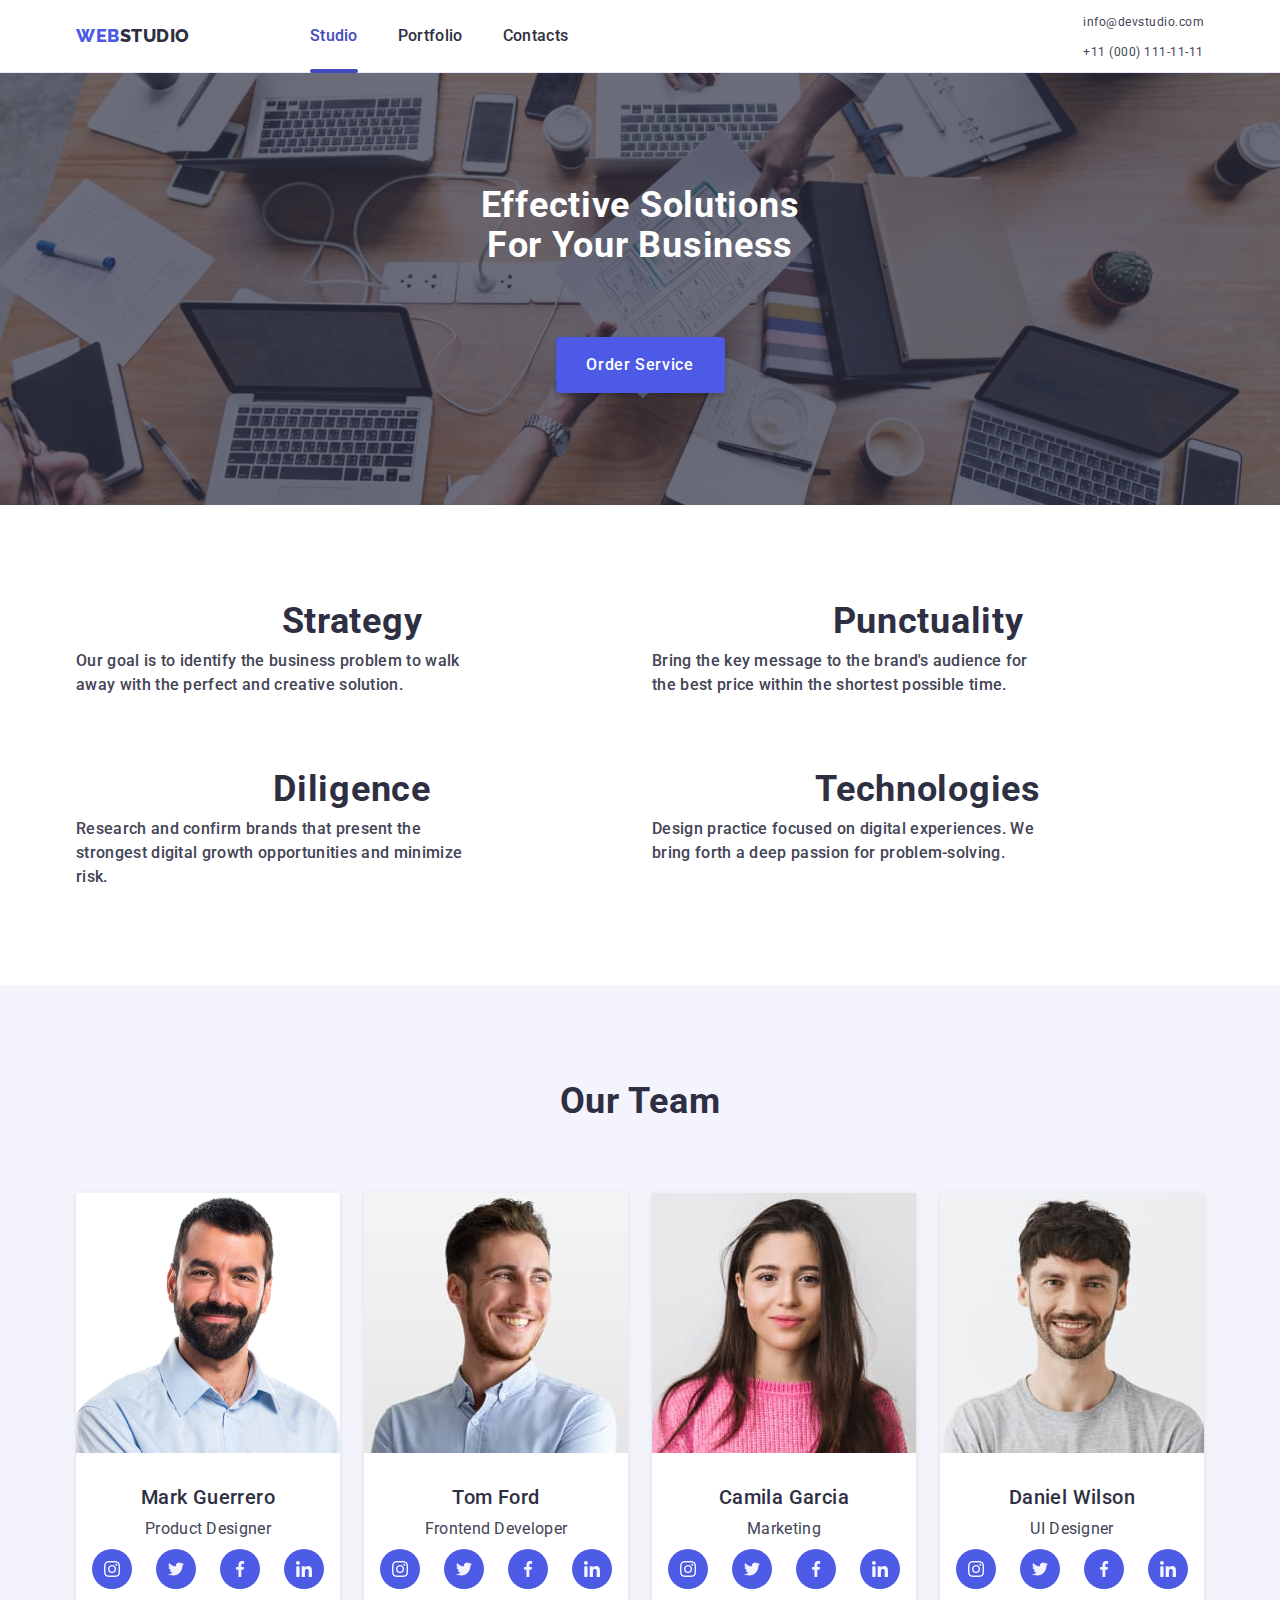
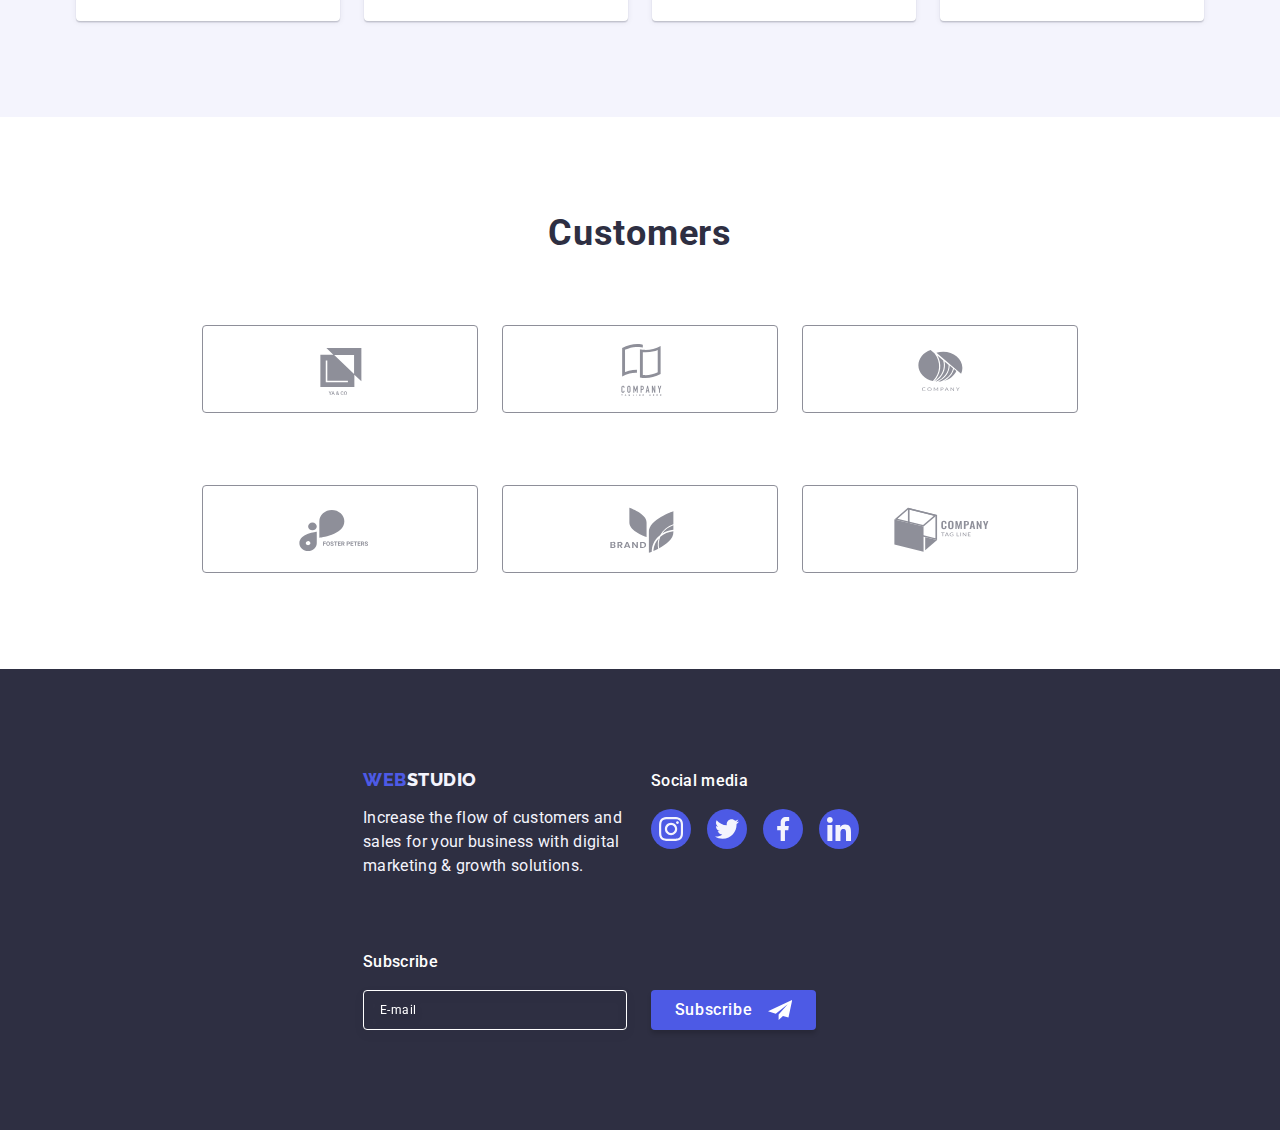
==== commit 7ff002bd: "added tablet ver" ====
--- a/index.html
+++ b/index.html
@@ -22,7 +22,7 @@
     <header class="page-header">
       <div class="header-container container">
         <nav class="menu-nav">
-          <a href="./index.html" class="logo link"
+          <a href="./index.html" class="logo header-logo link"
             >Web<span class="logo-right-part">Studio</span></a
           >
           <ul class="menu list">
--- a/css/style.css
+++ b/css/style.css
@@ -23,7 +23,6 @@
   --portfolio-button-hover-focus-background-color: #404bbf;
 
   --secondary-text-color: #434455;
-  --color-address-nav-link: #434455;
 
   --second-background-color: #f4f4fd;
   --button-background-color: #f4f4fd;
@@ -647,6 +646,233 @@
   margin-left: 16px;
 }
 
+/* ========== Tablet section ========== */
+@media screen and (min-width: 768px) {
+  .mobile-menu {
+    display: none;
+  }
+
+  .header-logo {
+    margin-right: 120px;
+  }
+  .menu {
+    display: flex;
+    gap: 40px;
+    padding-left: 0;
+    margin-top: 0;
+    margin-bottom: 0;
+  }
+
+  .menu-nav {
+    display: flex;
+    align-items: center;
+  }
+
+  .nav-list {
+    display: block;
+    padding: 24px 0;
+    font-weight: 500;
+    font-size: 16px;
+    line-height: 1.5;
+    letter-spacing: 0.02em;
+    color: var(--nav-list-color);
+    transition: color 250ms cubic-bezier(0.4, 0, 0.2, 1);
+  }
+  .active-page {
+    position: relative;
+    color: #404bbf;
+    transition: color 250ms cubic-bezier(0.4, 0, 0.2, 1);
+  }
+  .active-page::after {
+    position: absolute;
+    content: '';
+    display: block;
+    background-color: #404bbf;
+    height: 4px;
+    width: 100%;
+    border-radius: 2px;
+    left: 0;
+    height: 4px;
+    bottom: -1px;
+  }
+  /* Address navigation section */
+
+  .address-nav-list {
+    display: block;
+    font-style: normal;
+    margin-left: auto;
+  }
+
+  .address-menu {
+    display: flex;
+    flex-direction: column;
+    gap: 12px;
+    margin-top: 0;
+    margin-bottom: 0;
+    padding-left: 0;
+  }
+
+  .address-nav-link {
+    font-weight: 400;
+    font-size: 12px;
+    line-height: 14px;
+    letter-spacing: 0.04em;
+    color: var(--secondary-text-color);
+    transition: color 250ms cubic-bezier(0.4, 0, 0.2, 1);
+  }
+
+  .address-nav-link:hover {
+    color: var(--color-address-nav-link-hover);
+  }
+
+  .address-nav-link:focus {
+    color: var(--color-address-nav-link-focus);
+  }
+  .page-header {
+    padding-top: 0;
+    padding-bottom: 0;
+  }
+  .features-list {
+    display: flex;
+    flex-direction: row;
+    flex-wrap: wrap;
+    column-gap: 24px;
+    row-gap: 72px;
+  }
+  .feature-list-text-width {
+    flex-basis: calc((100% - 24px) / 2);
+    margin-bottom: 0;
+  }
+  .team {
+    display: flex;
+    flex-direction: row;
+    flex-wrap: wrap;
+    row-gap: 64px;
+    column-gap: 24px;
+    justify-content: center;
+  }
+  .customers-list {
+    display: flex;
+    flex-wrap: wrap;
+    column-gap: 24px;
+    row-gap: 72px;
+    justify-content: center;
+  }
+  .customer-item {
+    flex-basis: calc((100% - 24px) / 4);
+    height: 88px;
+  }
+
+  /* --- logo div --- */
+
+  .footer-container {
+    width: 584px;
+    align-items: baseline;
+    display: flex;
+    flex-direction: row;
+    flex-wrap: wrap;
+    column-gap: 24px;
+    row-gap: 72px;
+  }
+  .footer-logo {
+    display: inline-block;
+    margin-bottom: 16px;
+    margin-right: 0;
+  }
+  .footer-text {
+    color: var(--button-background-color);
+    font-size: 16px;
+    line-height: 24px;
+    letter-spacing: 0.02em;
+    max-width: 264px;
+    margin-top: 0;
+    margin-bottom: 0;
+  }
+
+  .footer-text-social {
+    font-weight: 500;
+    color: var(--footer-text-social-color);
+    margin-bottom: 16px;
+    line-height: 1.5;
+    letter-spacing: 0.02em;
+  }
+
+  .footer-social-link-icon {
+    width: 100%;
+    height: 100%;
+    background-color: #4d5ae5;
+    border-radius: 50%;
+    display: flex;
+    align-items: center;
+    justify-content: center;
+    transition: background-color 250ms cubic-bezier(0.4, 0, 0.2, 1);
+  }
+
+  .footer-social-link-list {
+    display: flex;
+    margin-bottom: 0;
+    padding-left: 0;
+    align-items: center;
+    justify-content: center;
+    gap: 16px;
+  }
+
+  .footer-social-link-item {
+    height: 40px;
+    width: 40px;
+  }
+
+  .footer-social-icon {
+    fill: var(--footer-social-link-color);
+  }
+
+  .footer-subscribe-form {
+    display: flex;
+    flex-direction: row;
+    column-gap: 24px;
+    align-content: stretch;
+  }
+  .footer-subscribe-title {
+    margin-bottom: 16px;
+    font-weight: 500;
+    font-size: 16px;
+    line-height: 1.5;
+    letter-spacing: 0.02em;
+    color: var(--background-color);
+    text-align: left;
+  }
+
+  .footer-subscribe-label {
+    width: 264px;
+    margin-bottom: 0;
+  }
+  .footer-subscribe-input {
+    width: 264px;
+    height: 40px;
+    border: 1px solid #ffffff;
+    background-color: transparent;
+    font-size: 12px;
+    line-height: 1.5;
+    letter-spacing: 0.04em;
+    padding-left: 16px;
+    filter: drop-shadow(0px 4px 4px rgba(0, 0, 0, 0.15));
+    border-radius: 4px;
+    color: var(--background-color);
+  }
+  .footer-subscribe-input::placeholder {
+    color: var(--background-color);
+  }
+  .subscribe-button {
+    min-width: 165px;
+    height: 40px;
+    margin-left: 0;
+  }
+
+  .footer-text-social {
+    text-align: left;
+  }
+}
+
 /* Navigation list */
 /* 
 .menu {
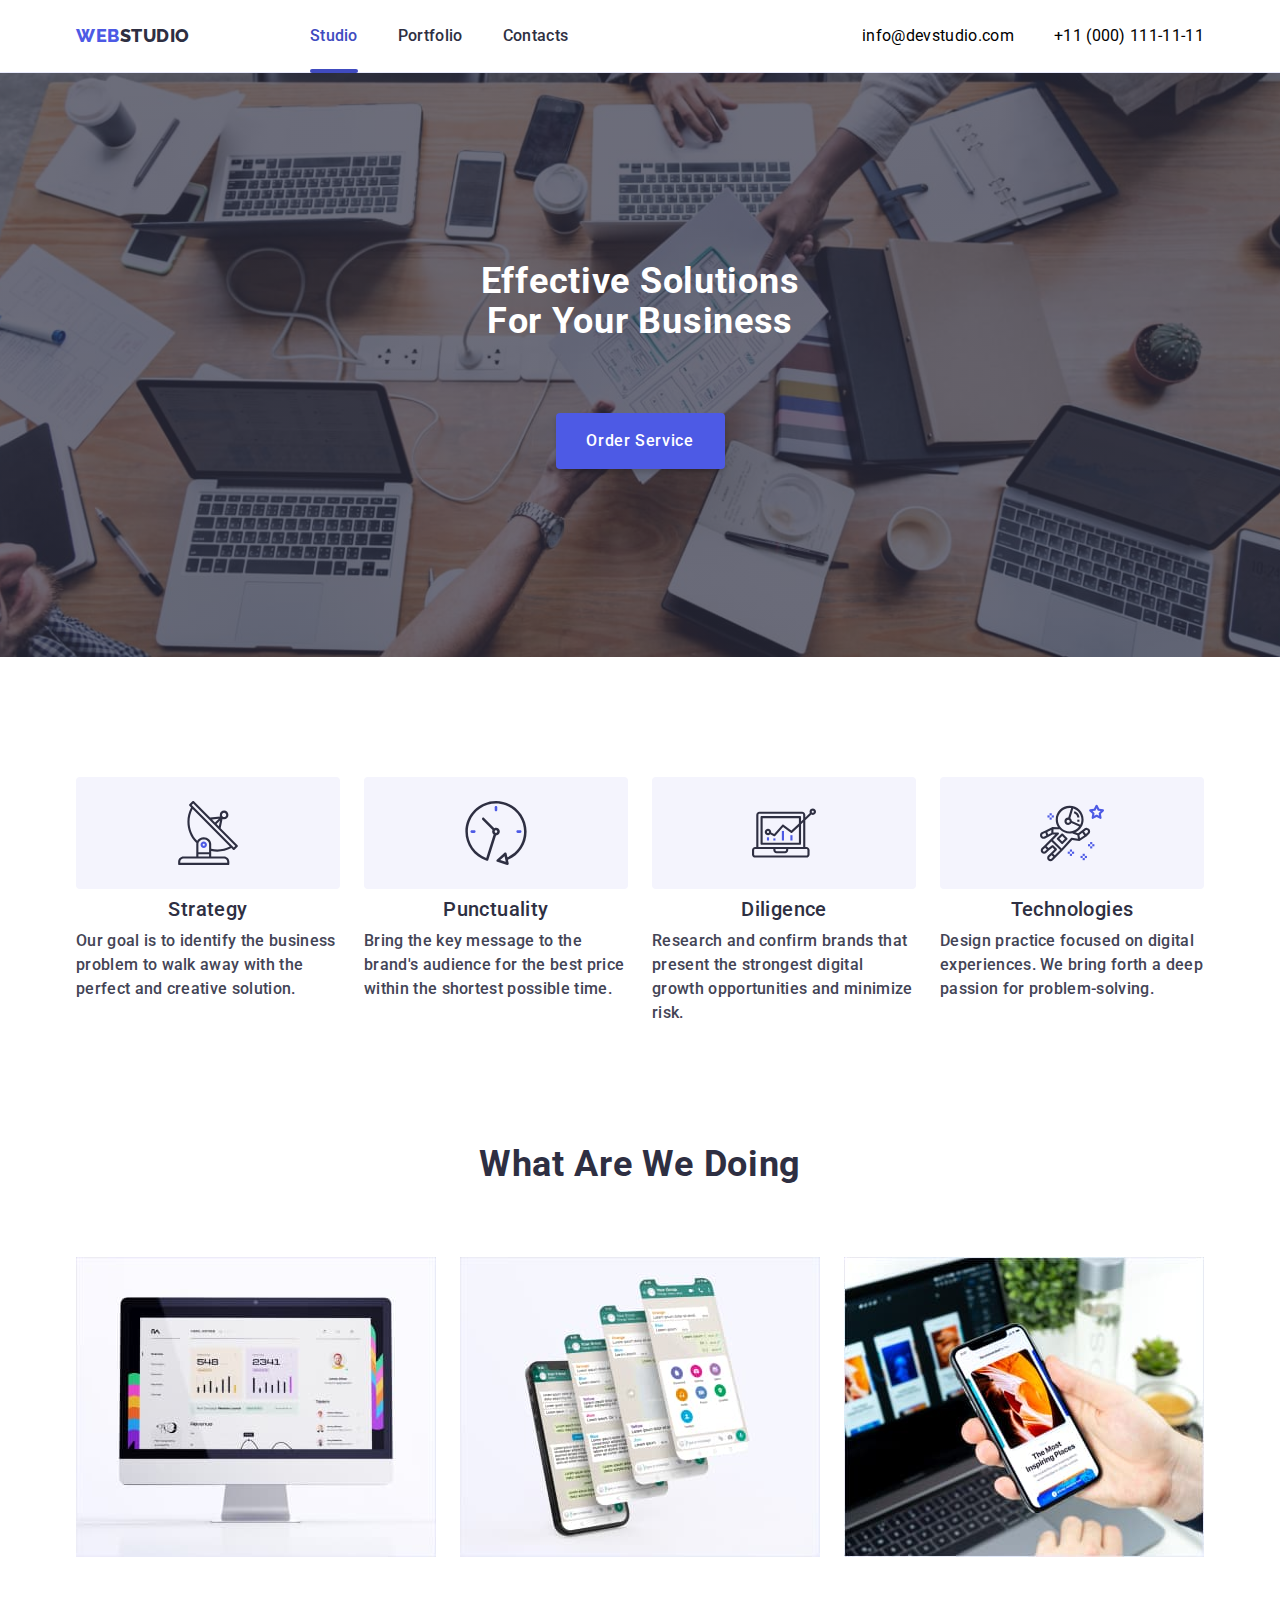
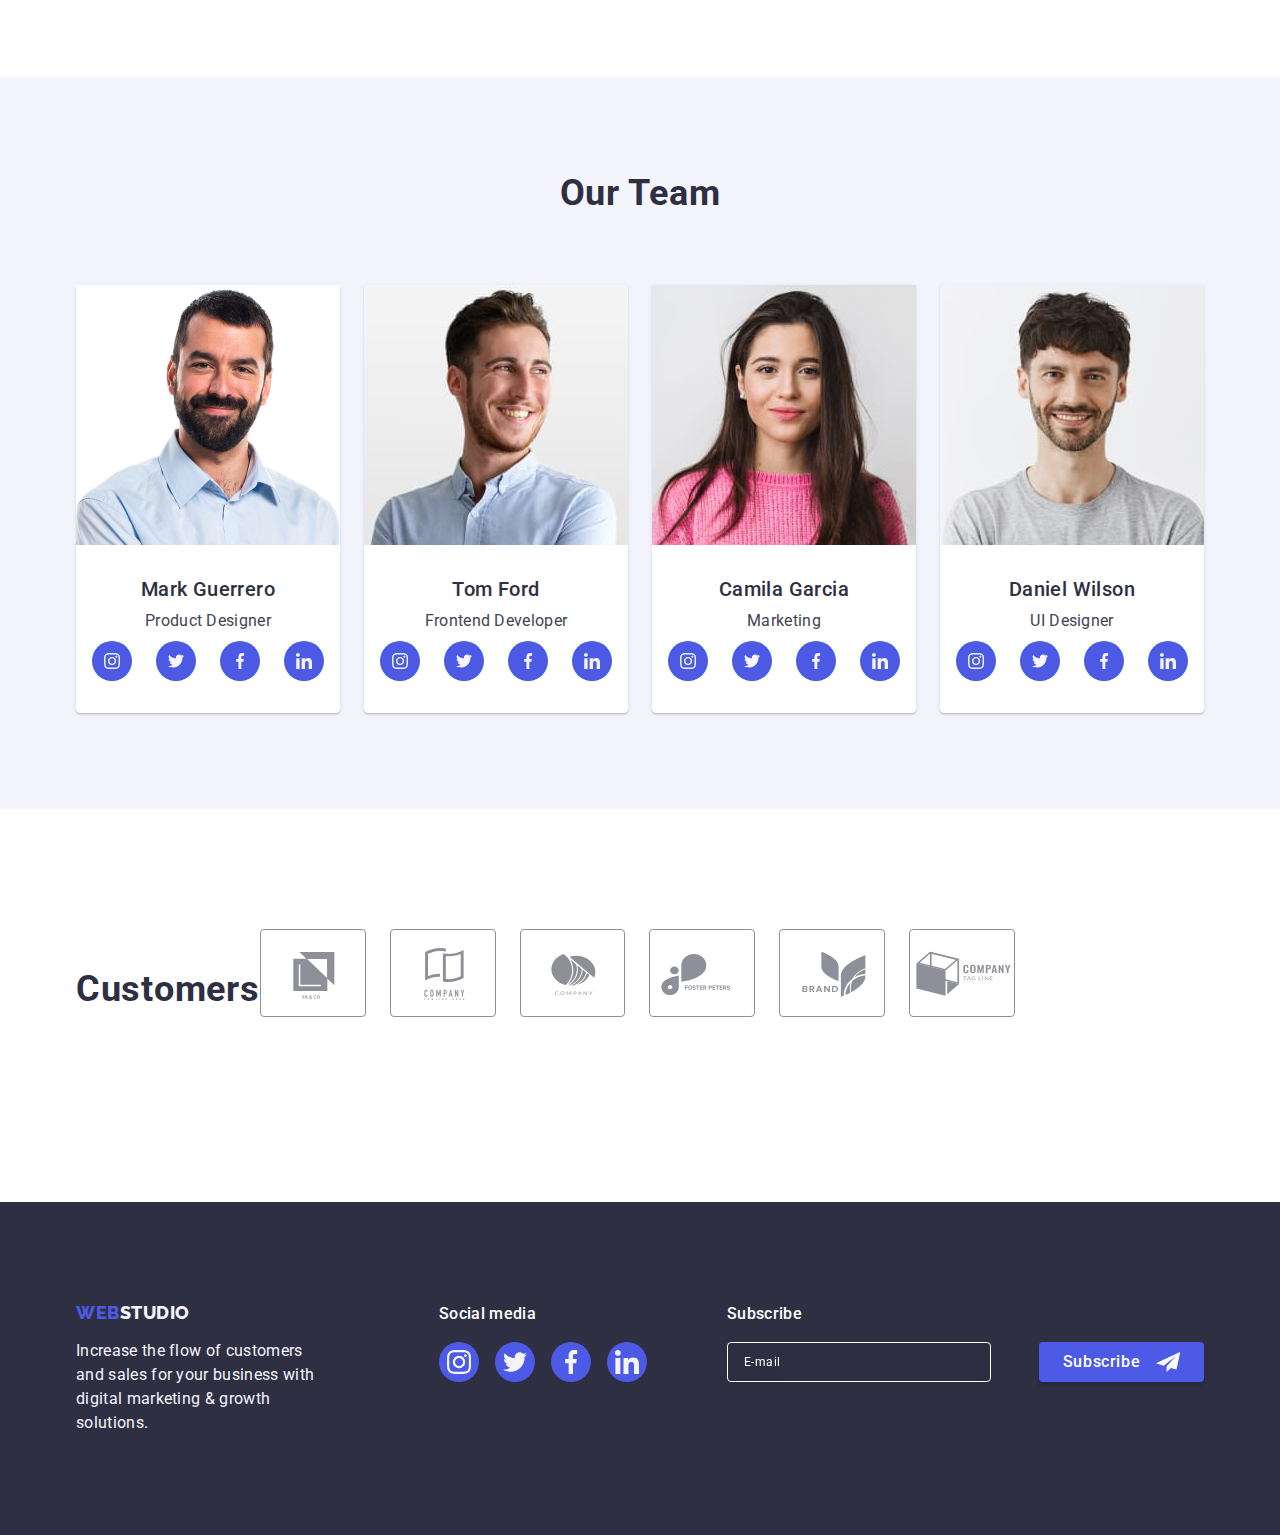
==== commit b37d47df: "added desktop ver" ====
--- a/index.html
+++ b/index.html
@@ -641,7 +641,7 @@
       <!-- ========== Section 5 - start ========== -->
 
       <section class="customer-section">
-        <div class="container">
+        <div class="container footer-container">
           <h2 class="customer-section-title">Customers</h2>
           <ul class="customers-list list">
             <li class="customer-item">
--- a/css/style.css
+++ b/css/style.css
@@ -873,6 +873,306 @@
   }
 }
 
+/*========== Desktop ==========  */
+@media screen and (min-width: 1158px) {
+  /* Address navigation section */
+
+  .address-nav-list {
+    font-style: normal;
+    margin-left: auto;
+  }
+
+  .address-menu {
+    display: flex;
+    flex-direction: row;
+    gap: 40px;
+    margin-top: 0;
+    margin-bottom: 0;
+    padding-left: 0;
+  }
+
+  .address-nav-link {
+    font-size: 16px;
+    line-height: 1.5;
+    letter-spacing: 0.02em;
+    color: var(--color-address-nav-link);
+    transition: color 250ms cubic-bezier(0.4, 0, 0.2, 1);
+  }
+
+  .address-nav-link:hover {
+    color: var(--color-address-nav-link-hover);
+  }
+
+  .address-nav-link:focus {
+    color: var(--color-address-nav-link-focus);
+  }
+  .hero-section {
+    background-color: var(--background-color-hero);
+    padding: 188px 0;
+    background-image: linear-gradient(
+        rgba(46, 47, 66, 0.7),
+        rgba(46, 47, 66, 0.7)
+      ),
+      url(../images/people-office.jpg);
+    max-width: 1440px;
+    background-repeat: no-repeat;
+    background-position: center;
+    background-size: cover;
+    margin-left: auto;
+    margin-right: auto;
+  }
+  .features-list-icon {
+    display: flex;
+    align-items: center;
+    justify-content: center;
+    height: 112px;
+    margin-bottom: 8px;
+    border-radius: 4px;
+    background-color: var(--icon-background-colour);
+  }
+  .features-list {
+    display: flex;
+    gap: 24px;
+  }
+  .feature-list-text-width {
+    flex-basis: calc((100% - 72px) / 4);
+  }
+  .features {
+    padding: 120px 0;
+    gap: 24px;
+  }
+
+  .features-list {
+    display: flex;
+    padding: 0;
+    gap: 24px;
+    justify-content: center;
+    margin: auto;
+  }
+
+  .feature-list {
+    margin-bottom: 8px;
+    font-weight: 500;
+    font-size: 20px;
+    line-height: 1.2;
+    letter-spacing: 0.02em;
+    color: var(--title-color);
+  }
+
+  .feature-list-desc {
+    line-height: 1.5;
+    letter-spacing: 0.02em;
+  }
+
+  .features-list-icon {
+    display: flex;
+    align-items: center;
+    justify-content: center;
+    height: 112px;
+    margin-bottom: 8px;
+    border-radius: 4px;
+    background-color: var(--icon-background-colour);
+  }
+  /* Section 3 */
+  .work-examples {
+    display: flex;
+    padding-bottom: 120px;
+  }
+  .what-are-we-doing {
+    margin-bottom: 72px;
+    margin-top: 0;
+    font-size: 36px;
+    line-height: 1.11;
+    text-align: center;
+    letter-spacing: 0.02em;
+    text-transform: capitalize;
+    color: var(--title-color);
+  }
+  .work-examples-list {
+    display: flex;
+    gap: 24px;
+    margin-top: 0;
+    padding-left: 0;
+    margin-bottom: 0;
+  }
+
+  .work-example-list-width {
+    width: calc((100% - 48px) / 3);
+  }
+  /* Section 5 */
+  .customer-section {
+    padding-top: 120px;
+    padding-bottom: 120px;
+  }
+  .customers-list {
+    display: flex;
+    gap: 24px;
+    justify-content: center;
+  }
+  .customer-item {
+    flex-basis: calc((100% - 120px) / 6);
+    height: 88px;
+  }
+  .customer-section-title {
+    font-size: 36px;
+    font-weight: 700;
+    line-height: 1.1;
+    color: var(--customer-section-title-colour);
+    margin-bottom: 72px;
+    text-align: center;
+  }
+  */
+/* --- ul --- */
+.customers-list {
+    display: flex;
+    padding-left: 0;
+    gap: 24px;
+  }
+
+  /* --- li --- */
+  .customer-item {
+    width: calc((100% - 120px) / 6);
+    height: 88px;
+  }
+
+  /* --- a href --- */
+  .customer-link-icon {
+    display: flex;
+    width: 100%;
+    height: 100%;
+    border: 1px solid #8e8f99;
+    border-radius: 4px;
+    align-items: center;
+    justify-content: center;
+    color: var(--customer-section-icon-color);
+    transition: border-color 250ms cubic-bezier(0.4, 0, 0.2, 1),
+      color 250ms cubic-bezier(0.4, 0, 0.2, 1);
+  }
+
+  .customer-link-icon:hover,
+  .customer-link-icon:focus {
+    border-color: #404bbf;
+    color: #404bbf;
+  }
+  /* Footer */
+  .footer-container {
+    display: flex;
+    flex-wrap: nowrap;
+    align-items: baseline;
+    width: 1158px;
+    column-gap: 0px;
+    row-gap: 0px;
+  }
+
+  .footer-logo-right-part {
+    color: var(--button-background-color);
+  }
+
+  /* --- logo div --- */
+  .footer-logo-div {
+    margin-right: 120px;
+  }
+  .footer-logo {
+    display: inline-block;
+    margin-bottom: 16px;
+    margin-right: 0;
+  }
+  .footer-text {
+    color: var(--button-background-color);
+    font-size: 16px;
+    line-height: 24px;
+    letter-spacing: 0.02em;
+    max-width: 264px;
+    margin-top: 0;
+    margin-bottom: 0;
+  }
+  .footer-social-media {
+    margin-right: 80px;
+  }
+  .footer-text-social {
+    font-weight: 500;
+    color: var(--footer-text-social-color);
+    margin-bottom: 16px;
+    line-height: 1.5;
+    letter-spacing: 0.02em;
+  }
+
+  .footer-social-link-icon {
+    width: 100%;
+    height: 100%;
+    background-color: #4d5ae5;
+    border-radius: 50%;
+    display: flex;
+    align-items: center;
+    justify-content: center;
+    transition: background-color 250ms cubic-bezier(0.4, 0, 0.2, 1);
+  }
+
+  .footer-social-link-icon:hover,
+  .footer-social-link-icon:focus {
+    background-color: #31d0aa;
+  }
+
+  .footer-social-link-list {
+    display: flex;
+    margin-bottom: 0;
+    padding-left: 0;
+    align-items: center;
+    justify-content: center;
+    gap: 16px;
+  }
+
+  .footer-social-link-item {
+    height: 40px;
+    width: 40px;
+  }
+
+  .footer-social-icon {
+    fill: var(--footer-social-link-color);
+  }
+  .footer-subscribe {
+    width: auto;
+  }
+  .footer-subscribe-title {
+    margin-bottom: 16px;
+    font-weight: 500;
+    font-size: 16px;
+    line-height: 1.5;
+    letter-spacing: 0.02em;
+    color: var(--background-color);
+  }
+
+  .footer-subscribe-label {
+    margin-right: 24px;
+  }
+  .footer-subscribe-input {
+    width: 264px;
+    height: 40px;
+    border: 1px solid #ffffff;
+    background-color: transparent;
+    font-size: 12px;
+    line-height: 1.5;
+    letter-spacing: 0.04em;
+    padding-left: 16px;
+    filter: drop-shadow(0px 4px 4px rgba(0, 0, 0, 0.15));
+    border-radius: 4px;
+    color: var(--background-color);
+  }
+  .footer-subscribe-input::placeholder {
+    color: var(--background-color);
+  }
+  .subscribe-button {
+    min-width: 165px;
+    height: 40px;
+    display: flex;
+    justify-content: center;
+    align-items: center;
+  }
+  .subscribe-button-icon {
+    margin-left: 16px;
+  }
+}
+
 /* Navigation list */
 /* 
 .menu {
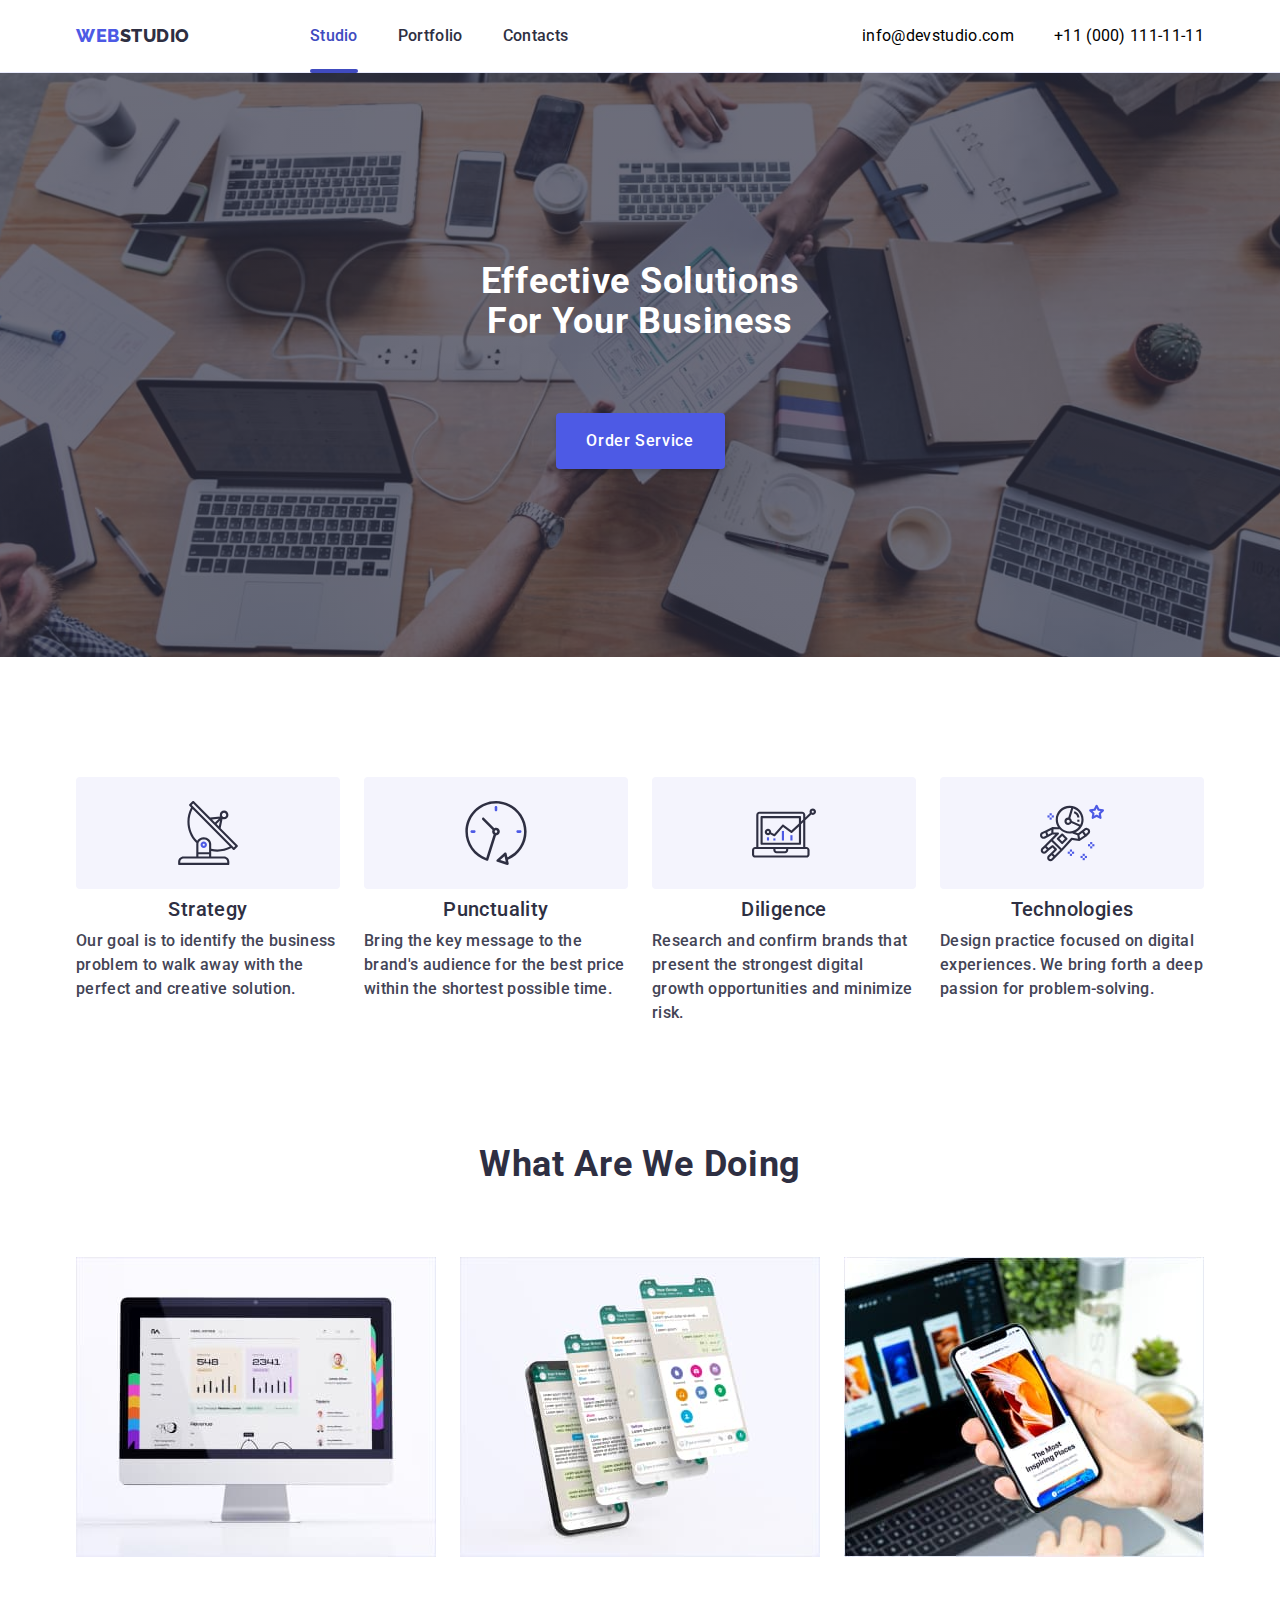
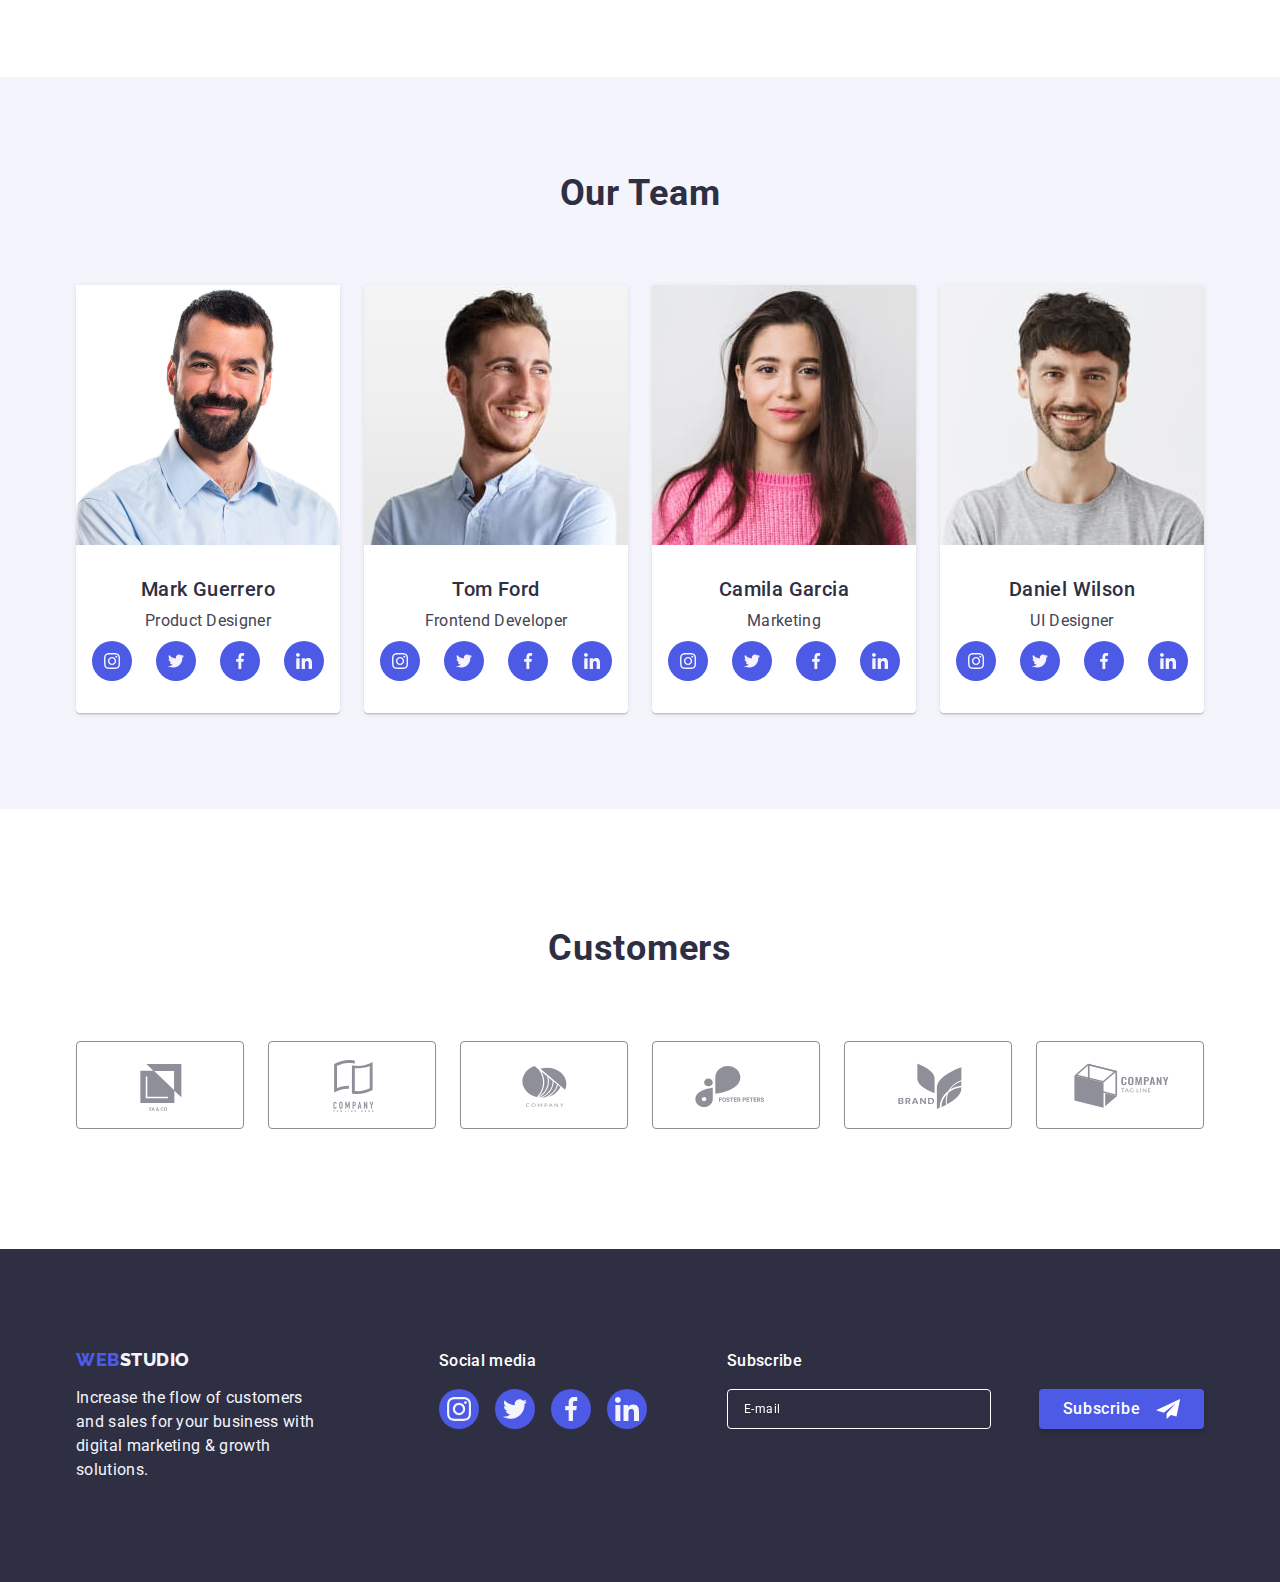
==== commit cb09a9c9: "updated desktop section 5" ====
--- a/index.html
+++ b/index.html
@@ -641,7 +641,7 @@
       <!-- ========== Section 5 - start ========== -->
 
       <section class="customer-section">
-        <div class="container footer-container">
+        <div class="container">
           <h2 class="customer-section-title">Customers</h2>
           <ul class="customers-list list">
             <li class="customer-item">
--- a/css/style.css
+++ b/css/style.css
@@ -1021,9 +1021,9 @@
     margin-bottom: 72px;
     text-align: center;
   }
-  */
-/* --- ul --- */
-.customers-list {
+
+  /* --- ul --- */
+  .customers-list {
     display: flex;
     padding-left: 0;
     gap: 24px;
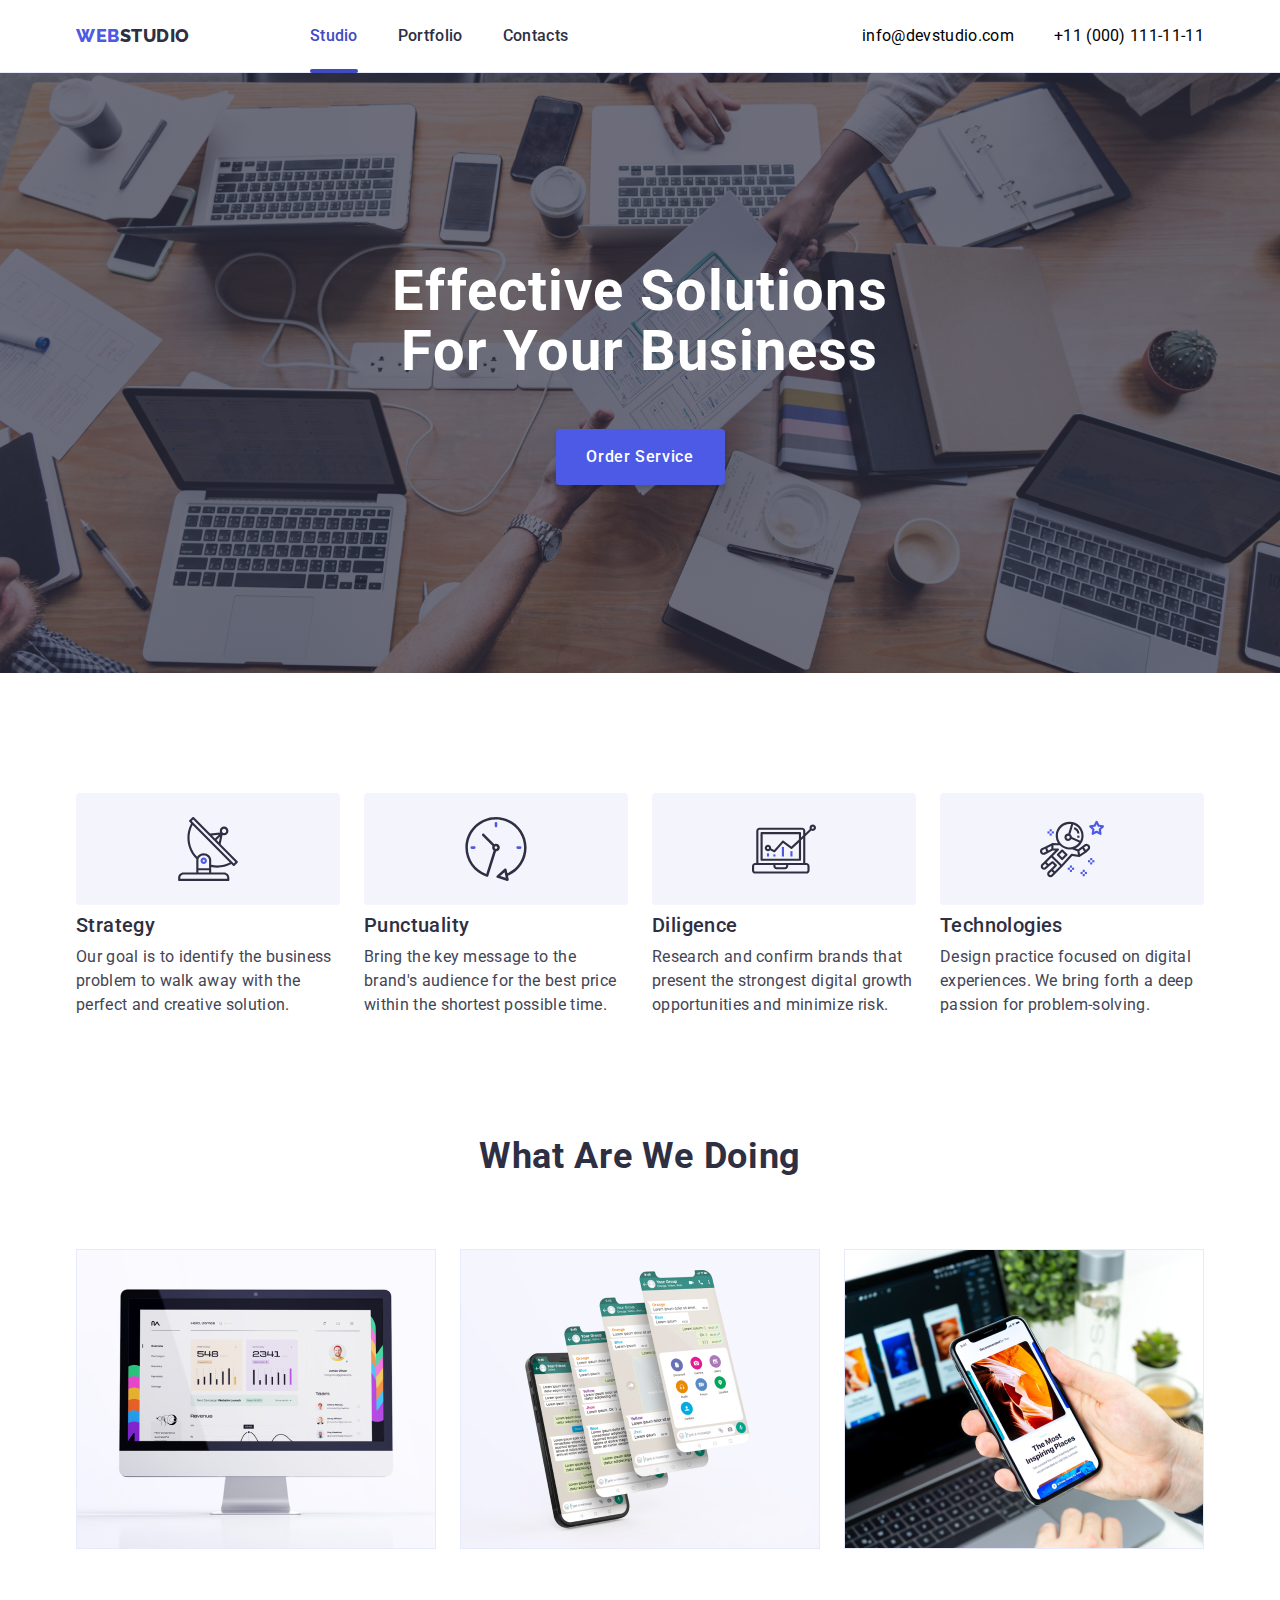
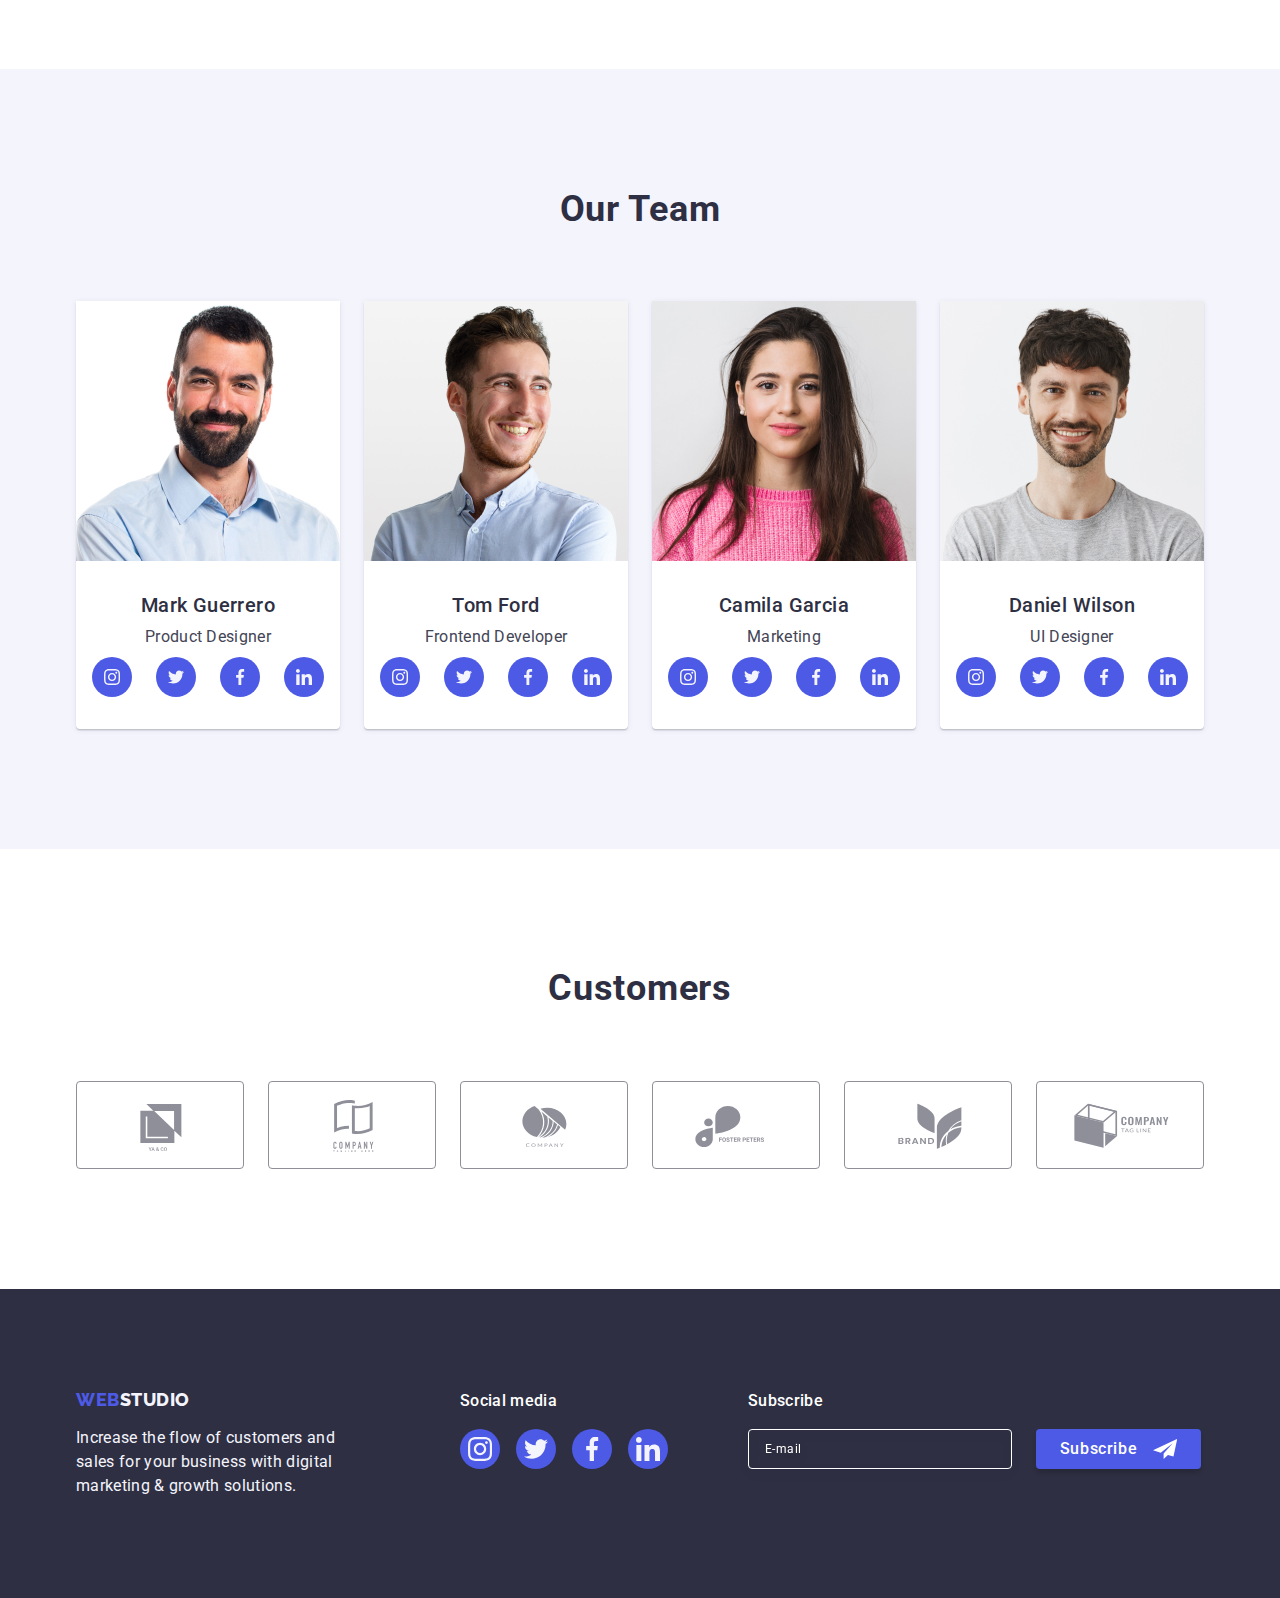
==== commit 220de0b4: "Fixed errors after mentors check" ====
--- a/index.html
+++ b/index.html
@@ -93,28 +93,7 @@
               </li>
             </ul>
           </div>
-          <!-- <nav class="hamburger-menu-nav">
-            <a href="./index.html" class="ham-logo logo link"
-              >Web<span class="logo-right-part">Studio</span></a
-            >
-            <ul class="hamburger-menu list">
-              <li>
-                <a
-                  href="./index.html"
-                  class="hamburger-nav-list link ham-active-page"
-                  >Studio</a
-                >
-              </li>
-              <li>
-                <a href="./portfolio.html" class="hamburger-nav-list link"
-                  >Portfolio</a
-                >
-              </li>
-              <li>
-                <a href="" class="hamburger-nav-list link">Contacts</a>
-              </li>
-            </ul>
-          </nav> -->
+
           <div class="address-ham">
             <ul class="hamburger-address-menu list">
               <li>
@@ -132,7 +111,7 @@
                 >
               </li>
             </ul>
-          </address>
+          </div>
 
           <ul class="hamburger-social-link-list list link">
             <li class="hamburger-social-link-item">
@@ -184,76 +163,6 @@
               </a>
             </li>
           </ul>
-          </div>
-          <!-- <address class="hamburger-address-nav-list">
-            <ul class="hamburger-address-menu list">
-              <li>
-                <a
-                  href="mailto:info@devstudio.com"
-                  class="hamburger-address-nav-link link hamburger-address-nav-link-mail"
-                  >info@devstudio.com</a
-                >
-              </li>
-              <li>
-                <a
-                  href="tel:+110001111111"
-                  class="hamburger-address-nav-link link hamburger-address-nav-link-tel"
-                  >+11 (000) 111-11-11</a
-                >
-              </li>
-            </ul>
-          </address>
-
-          <ul class="hamburger-social-link-list list link">
-            <li class="hamburger-social-link-item">
-              <a href="" class="hamburger-social-link-icon">
-                <svg
-                  class="hamburger-social-icon"
-                  aria-label="instagramm-icon"
-                  width="16"
-                  height="16"
-                >
-                  <use href="./images/icons.svg#icon-instagram"></use>
-                </svg>
-              </a>
-            </li>
-            <li class="hamburger-social-link-item">
-              <a href="" class="hamburger-social-link-icon">
-                <svg
-                  class="hamburger-social-icon"
-                  aria-label="twitter-icon"
-                  width="16"
-                  height="16"
-                >
-                  <use href="./images/icons.svg#icon-twitter"></use>
-                </svg>
-              </a>
-            </li>
-            <li class="hamburger-social-link-item">
-              <a href="" class="hamburger-social-link-icon">
-                <svg
-                  class="hamburger-social-icon"
-                  aria-label="facebook-icon"
-                  width="16"
-                  height="16"
-                >
-                  <use href="./images/icons.svg#icon-facebook"></use>
-                </svg>
-              </a>
-            </li>
-            <li class="hamburger-social-link-item">
-              <a href="" class="hamburger-social-link-icon">
-                <svg
-                  class="hamburger-social-icon"
-                  aria-label="linkedin-icon"
-                  width="16"
-                  height="16"
-                >
-                  <use href="./images/icons.svg#icon-linkedin"></use>
-                </svg>
-              </a>
-            </li>
-          </ul> -->
         </div>
       </div>
     </header>
@@ -354,6 +263,10 @@
           <ul class="work-examples-list list">
             <li class="work-example-list-width">
               <img
+                srcset="
+                  ./images/what-we-are-doing-1-main-monitor.jpg    1x,
+                  ./images/what-we-are-doing-1-main-monitor@2x.jpg 2x
+                "
                 src="./images/what-we-are-doing-1-main-monitor.jpg"
                 width="360"
                 alt="Monitor"
@@ -361,6 +274,10 @@
             </li>
             <li class="work-example-list-width">
               <img
+                srcset="
+                  ./images/what-we-are-doing-2-mobile-screens.jpg    1x,
+                  ./images/what-we-are-doing-2-mobile-screens@2x.jpg 2x
+                "
                 src="./images/what-we-are-doing-2-mobile-screens.jpg"
                 width="360"
                 alt="Mobile screens"
@@ -368,6 +285,10 @@
             </li>
             <li class="work-example-list-width">
               <img
+                srcset="
+                  ./images/what-we-are-doing-3-laptop-and-phone.jpg    1x,
+                  ./images/what-we-are-doing-3-laptop-and-phone@2x.jpg 2x
+                "
                 src="./images/what-we-are-doing-3-laptop-and-phone.jpg"
                 width="360"
                 alt="Laptop and phone"
@@ -450,6 +371,10 @@
             </li>
             <li class="team-list">
               <img
+                srcset="
+                  ./images/our-team/our-team-2-tom.jpg    1x,
+                  ./images/our-team/our-team-2-tom@2x.jpg 2x
+                "
                 src="./images/our-team-2-tom.jpg"
                 width="264"
                 height="260"
@@ -512,6 +437,10 @@
             </li>
             <li class="team-list">
               <img
+                srcset="
+                  ./images/our-team/our-team-3-camila.jpg    1x,
+                  ./images/our-team/our-team-3-camila@2x.jpg 2x
+                "
                 src="./images/our-team-3-camila.jpg"
                 width="264"
                 height="260"
@@ -574,6 +503,10 @@
             </li>
             <li class="team-list">
               <img
+                srcset="
+                  ./images/our-team/our-team-4-daniel.jpg    1x,
+                  ./images/our-team/our-team-4-daniel@2x.jpg 2x
+                "
                 src="./images/our-team-4-daniel.jpg"
                 width="264"
                 height="260"
@@ -721,467 +654,6 @@
           </ul>
         </div>
       </section>
-
-      <!--- Hero Section 1 start -->
-
-      <!-- <section class="hero-section">
-        <div class="container">
-          <h1 class="main-title">Effective Solutions for Your Business</h1>
-          <button type="button" class="button" data-modal-open>
-            Order Service
-          </button>
-        </div>
-      </section> -->
-
-      <!-- ========== Section 2 - start ========== -->
-
-      <!-- <section class="features">
-        <div class="container">
-          <h2 class="visually-hidden">Features</h2>
-          <ul class="features-list list">
-            <li class="feature-list-text-width">
-              <div class="features-list-icon">
-                <svg
-                  class="feature-icon"
-                  aria-label="antenna icon"
-                  width="64"
-                  height="64"
-                >
-                  <use href="./images/icons.svg#icon-antenna"></use>
-                </svg>
-              </div>
-              <h3 class="feature-list">Strategy</h3>
-              <p class="feature-list-desc">
-                Our goal is to identify the business problem to walk away with
-                the perfect and creative solution.
-              </p>
-            </li>
-            <li class="feature-list-text-width">
-              <div class="features-list-icon">
-                <svg
-                  class="feature-icon"
-                  aria-label="clock icon"
-                  width="64"
-                  height="64"
-                >
-                  <use href="./images/icons.svg#icon-clock"></use>
-                </svg>
-              </div>
-              <h3 class="feature-list">Punctuality</h3>
-              <p class="feature-list-desc">
-                Bring the key message to the brand's audience for the best price
-                within the shortest possible time.
-              </p>
-            </li>
-            <li class="feature-list-text-width">
-              <div class="features-list-icon">
-                <svg
-                  class="feature-icon"
-                  aria-label="diagram icon"
-                  width="64"
-                  height="64"
-                >
-                  <use href="./images/icons.svg#icon-diagram"></use>
-                </svg>
-              </div>
-              <h3 class="feature-list">Diligence</h3>
-              <p class="feature-list-desc">
-                Research and confirm brands that present the strongest digital
-                growth opportunities and minimize risk.
-              </p>
-            </li>
-            <li class="feature-list-text-width">
-              <div class="features-list-icon">
-                <svg
-                  class="feature-icon"
-                  aria-label="astronaut icon"
-                  width="64"
-                  height="64"
-                >
-                  <use href="./images/icons.svg#icon-astronaut"></use>
-                </svg>
-              </div>
-              <h3 class="feature-list">Technologies</h3>
-              <p class="feature-list-desc">
-                Design practice focused on digital experiences. We bring forth a
-                deep passion for problem-solving.
-              </p>
-            </li>
-          </ul>
-        </div>
-      </section> -->
-
-      <!-- ========== Section 3 - start ========== -->
-
-      <!-- <section class="work-examples">
-        <div class="container">
-          <h2 class="what-are-we-doing">What are we doing</h2>
-          <ul class="work-examples-list list">
-            <li class="work-example-list-width">
-              <img
-                src="./images/what-we-are-doing-1-main-monitor.jpg"
-                width="360"
-                alt="Monitor"
-              />
-            </li>
-            <li class="work-example-list-width">
-              <img
-                src="./images/what-we-are-doing-2-mobile-screens.jpg"
-                width="360"
-                alt="Mobile screens"
-              />
-            </li>
-            <li class="work-example-list-width">
-              <img
-                src="./images/what-we-are-doing-3-laptop-and-phone.jpg"
-                width="360"
-                alt="Laptop and phone"
-              />
-            </li>
-          </ul>
-        </div>
-      </section> -->
-
-      <!-- ========== Section 4 - start ========== -->
-
-      <!-- <section class="section-team-list">
-        <div class="container">
-          <h2 class="section-header-title">Our Team</h2>
-          <ul class="team list">
-            <li class="team-list">
-              <img
-                src="./images/our-team-1-mark.jpg"
-                width="264"
-                height="260"
-                alt="Mark Guerrero"
-              />
-              <div class="title-text">
-                <h3 class="team-list-title">Mark Guerrero</h3>
-                <p class="team-list-text">Product Designer</p>
-                <ul class="social-link-list list link">
-                  <li class="social-link-item">
-                    <a href="" class="social-link-icon">
-                      <svg
-                        class="social-icon"
-                        aria-label="instagramm-icon"
-                        width="16"
-                        height="16"
-                      >
-                        <use href="./images/icons.svg#icon-instagram"></use>
-                      </svg>
-                    </a>
-                  </li>
-                  <li class="social-link-item">
-                    <a href="" class="social-link-icon">
-                      <svg
-                        class="social-icon"
-                        aria-label="twitter-icon"
-                        width="16"
-                        height="16"
-                      >
-                        <use href="./images/icons.svg#icon-twitter"></use>
-                      </svg>
-                    </a>
-                  </li>
-                  <li class="social-link-item">
-                    <a href="" class="social-link-icon">
-                      <svg
-                        class="social-icon"
-                        aria-label="facebook-icon"
-                        width="16"
-                        height="16"
-                      >
-                        <use href="./images/icons.svg#icon-facebook"></use>
-                      </svg>
-                    </a>
-                  </li>
-                  <li class="social-link-item">
-                    <a href="" class="social-link-icon">
-                      <svg
-                        class="social-icon"
-                        aria-label="linkedin-icon"
-                        width="16"
-                        height="16"
-                      >
-                        <use href="./images/icons.svg#icon-linkedin"></use>
-                      </svg>
-                    </a>
-                  </li>
-                </ul>
-              </div>
-            </li>
-            <li class="team-list">
-              <img
-                src="./images/our-team-2-tom.jpg"
-                width="264"
-                height="260"
-                alt="Tom Ford"
-              />
-              <div class="title-text">
-                <h3 class="team-list-title">Tom Ford</h3>
-                <p class="team-list-text">Frontend Developer</p>
-                <ul class="social-link-list list link">
-                  <li class="social-link-item">
-                    <a href="" class="social-link-icon">
-                      <svg
-                        class="social-icon"
-                        aria-label="instagramm-icon"
-                        width="16"
-                        height="16"
-                      >
-                        <use href="./images/icons.svg#icon-instagram"></use>
-                      </svg>
-                    </a>
-                  </li>
-                  <li class="social-link-item">
-                    <a href="" class="social-link-icon">
-                      <svg
-                        class="social-icon"
-                        aria-label="twitter-icon"
-                        width="16"
-                        height="16"
-                      >
-                        <use href="./images/icons.svg#icon-twitter"></use>
-                      </svg>
-                    </a>
-                  </li>
-                  <li class="social-link-item">
-                    <a href="" class="social-link-icon">
-                      <svg
-                        class="social-icon"
-                        aria-label="facebook-icon"
-                        width="16"
-                        height="16"
-                      >
-                        <use href="./images/icons.svg#icon-facebook"></use>
-                      </svg>
-                    </a>
-                  </li>
-                  <li class="social-link-item">
-                    <a href="" class="social-link-icon">
-                      <svg
-                        class="social-icon"
-                        aria-label="linkedin-icon"
-                        width="16"
-                        height="16"
-                      >
-                        <use href="./images/icons.svg#icon-linkedin"></use>
-                      </svg>
-                    </a>
-                  </li>
-                </ul>
-              </div>
-            </li>
-            <li class="team-list">
-              <img
-                src="./images/our-team-3-camila.jpg"
-                width="264"
-                height="260"
-                alt="Camila Garcia"
-              />
-              <div class="title-text">
-                <h3 class="team-list-title">Camila Garcia</h3>
-                <p class="team-list-text">Marketing</p>
-                <ul class="social-link-list list link">
-                  <li class="social-link-item">
-                    <a href="" class="social-link-icon">
-                      <svg
-                        class="social-icon"
-                        aria-label="instagramm-icon"
-                        width="16"
-                        height="16"
-                      >
-                        <use href="./images/icons.svg#icon-instagram"></use>
-                      </svg>
-                    </a>
-                  </li>
-                  <li class="social-link-item">
-                    <a href="" class="social-link-icon">
-                      <svg
-                        class="social-icon"
-                        aria-label="twitter-icon"
-                        width="16"
-                        height="16"
-                      >
-                        <use href="./images/icons.svg#icon-twitter"></use>
-                      </svg>
-                    </a>
-                  </li>
-                  <li class="social-link-item">
-                    <a href="" class="social-link-icon">
-                      <svg
-                        class="social-icon"
-                        aria-label="facebook-icon"
-                        width="16"
-                        height="16"
-                      >
-                        <use href="./images/icons.svg#icon-facebook"></use>
-                      </svg>
-                    </a>
-                  </li>
-                  <li class="social-link-item">
-                    <a href="" class="social-link-icon">
-                      <svg
-                        class="social-icon"
-                        aria-label="linkedin-icon"
-                        width="16"
-                        height="16"
-                      >
-                        <use href="./images/icons.svg#icon-linkedin"></use>
-                      </svg>
-                    </a>
-                  </li>
-                </ul>
-              </div>
-            </li>
-            <li class="team-list">
-              <img
-                src="./images/our-team-4-daniel.jpg"
-                width="264"
-                height="260"
-                alt="Daniel Wilson"
-              />
-              <div class="title-text">
-                <h3 class="team-list-title">Daniel Wilson</h3>
-                <p class="team-list-text">UI Designer</p>
-                <ul class="social-link-list list link">
-                  <li class="social-link-item">
-                    <a href="" class="social-link-icon">
-                      <svg
-                        class="social-icon"
-                        aria-label="instagramm-icon"
-                        width="16"
-                        height="16"
-                      >
-                        <use href="./images/icons.svg#icon-instagram"></use>
-                      </svg>
-                    </a>
-                  </li>
-                  <li class="social-link-item">
-                    <a href="" class="social-link-icon">
-                      <svg
-                        class="social-icon"
-                        aria-label="twitter-icon"
-                        width="16"
-                        height="16"
-                      >
-                        <use href="./images/icons.svg#icon-twitter"></use>
-                      </svg>
-                    </a>
-                  </li>
-                  <li class="social-link-item">
-                    <a href="" class="social-link-icon">
-                      <svg
-                        class="social-icon"
-                        aria-label="facebook-icon"
-                        width="16"
-                        height="16"
-                      >
-                        <use href="./images/icons.svg#icon-facebook"></use>
-                      </svg>
-                    </a>
-                  </li>
-                  <li class="social-link-item">
-                    <a href="" class="social-link-icon">
-                      <svg
-                        class="social-icon"
-                        aria-label="linkedin-icon"
-                        width="16"
-                        height="16"
-                      >
-                        <use href="./images/icons.svg#icon-linkedin"></use>
-                      </svg>
-                    </a>
-                  </li>
-                </ul>
-              </div>
-            </li>
-          </ul>
-        </div>
-      </section> -->
-
-      <!-- ========== Section 5 - start ========== -->
-      <!-- <section class="customer-section">
-        <div class="container">
-          <h2 class="customer-section-title">Customers</h2>
-          <ul class="customers-list list">
-            <li class="customer-item">
-              <a href="" class="customer-link-icon link">
-                <svg
-                  class="customer-icon"
-                  aria-label="customer ya&co"
-                  width="104"
-                  height="56"
-                >
-                  <use href="./images/icons.svg#icon-company1-ya-co"></use>
-                </svg>
-              </a>
-            </li>
-            <li class="customer-item">
-              <a href="" class="customer-link-icon link">
-                <svg
-                  class="customer-icon"
-                  aria-label="customer tagline"
-                  width="104"
-                  height="56"
-                >
-                  <use href="./images/icons.svg#icon-company2-tagline"></use>
-                </svg>
-              </a>
-            </li>
-            <li class="customer-item">
-              <a href="" class="customer-link-icon link">
-                <svg
-                  class="customer-icon"
-                  aria-label="customer company"
-                  width="104"
-                  height="56"
-                >
-                  <use href="./images/icons.svg#icon-company3"></use>
-                </svg>
-              </a>
-            </li>
-            <li class="customer-item">
-              <a href="" class="customer-link-icon link">
-                <svg
-                  class="customer-icon"
-                  aria-label="customer foster peters"
-                  width="104"
-                  height="56"
-                >
-                  <use
-                    href="./images/icons.svg#icon-company4-foster-peters"
-                  ></use>
-                </svg>
-              </a>
-            </li>
-            <li class="customer-item">
-              <a href="" class="customer-link-icon link">
-                <svg
-                  class="customer-icon"
-                  aria-label="customer brand"
-                  width="104"
-                  height="56"
-                >
-                  <use href="./images/icons.svg#icon-company5-brand"></use>
-                </svg>
-              </a>
-            </li>
-            <li class="customer-item">
-              <a href="" class="customer-link-icon link">
-                <svg
-                  class="customer-icon"
-                  aria-label="customer tag"
-                  width="104"
-                  height="56"
-                >
-                  <use href="./images/icons.svg#icon-company6-tag"></use>
-                </svg>
-              </a>
-            </li>
-          </ul>
-        </div>
-      </section> -->
     </main>
     <!-- =========== FOOTER START ==========  -->
 
@@ -1272,96 +744,6 @@
         </div>
       </div>
     </footer>
-
-    <!-- =========== FOOTER START ==========  -->
-
-    <!-- <footer class="footer">
-      <div class="container footer-container">
-        <div class="footer-logo-div">
-          <a href="./index.html" class="footer-logo logo link"
-            >Web<span class="footer-logo-right-part">Studio</span></a
-          >
-          <p class="footer-text">
-            Increase the flow of customers and sales for your business with
-            digital marketing & growth solutions.
-          </p>
-        </div> -->
-    <!-- ========== Footer social link =========== -->
-    <!-- <div class="footer-social-media">
-          <p class="footer-text-social">Social media</p>
-          <ul class="footer-social-link-list list link">
-            <li class="footer-social-link-item">
-              <a href="" class="footer-social-link-icon">
-                <svg
-                  class="footer-social-icon"
-                  aria-label="instagramm-icon"
-                  width="24"
-                  height="24"
-                >
-                  <use href="./images/icons.svg#icon-instagram"></use>
-                </svg>
-              </a>
-            </li>
-            <li class="footer-social-link-item">
-              <a href="" class="footer-social-link-icon">
-                <svg
-                  class="footer-social-icon"
-                  aria-label="twitter-icon"
-                  width="24"
-                  height="24"
-                >
-                  <use href="./images/icons.svg#icon-twitter"></use>
-                </svg>
-              </a>
-            </li>
-            <li class="footer-social-link-item">
-              <a href="" class="footer-social-link-icon">
-                <svg
-                  class="footer-social-icon"
-                  aria-label="facebook-icon"
-                  width="24"
-                  height="24"
-                >
-                  <use href="./images/icons.svg#icon-facebook"></use>
-                </svg>
-              </a>
-            </li>
-            <li class="footer-social-link-item">
-              <a href="" class="footer-social-link-icon">
-                <svg
-                  class="footer-social-icon"
-                  aria-label="linkedin-icon"
-                  width="24"
-                  height="24"
-                >
-                  <use href="./images/icons.svg#icon-linkedin"></use>
-                </svg>
-              </a>
-            </li>
-          </ul>
-        </div>
-        <div class="footer-subscribe">
-          <p class="footer-subscribe-title">Subscribe</p>
-          <form class="footer-subscribe-form">
-            <label class="footer-subscribe-label" for="user-subscribe">
-              <input
-                class="footer-subscribe-input"
-                type="email"
-                id="user-subscribe"
-                placeholder="E-mail"
-                name="user-subscribe"
-              />
-            </label>
-            <button class="button subscribe-button" type="submit">
-              Subscribe
-              <svg class="subscribe-button-icon" width="24" height="24">
-                <use href="./images/icons.svg#icon-send"></use>
-              </svg>
-            </button>
-          </form>
-        </div>
-      </div>
-    </footer> -->
 
     <!-- =========== Backdrop start ==========  -->
     <!-- class="backdrop is-hidden" -->
--- a/css/style.css
+++ b/css/style.css
@@ -25,11 +25,6 @@
   --secondary-text-color: #434455;
 
   --second-background-color: #f4f4fd;
-  --button-background-color: #f4f4fd;
-  --icon-background-colour: #f4f4fd;
-  --social-link-icon-colour: #f4f4fd;
-  --footer-social-link-color: #f4f4fd;
-  --overlay-text-color: #f4f4fd;
 
   --label-color: #8e8f99;
   --customer-section-icon-color: #8e8f99;
@@ -224,7 +219,7 @@
 }
 
 .hamburger-address-nav-link-mail {
-  color: var(--address-nav-link);
+  color: var(--secondary-text-color);
   font-weight: 500;
   font-size: 20px;
   line-height: 24px;
@@ -256,7 +251,7 @@
 
 /* svg */
 .hamburger-social-icon {
-  fill: var(--social-link-icon-colour);
+  fill: var(--second-background-color);
   width: 24px;
   height: 24px;
 }
@@ -285,7 +280,7 @@
   letter-spacing: 0.02em;
   text-transform: capitalize;
   text-align: center;
-  color: #ffffff;
+  color: var(--background-color);
   margin-left: auto;
   margin-right: auto;
   margin-top: 0;
@@ -462,7 +457,7 @@
 }
 /* svg */
 .social-icon {
-  fill: var(--social-link-icon-colour);
+  fill: var(--second-background-color);
 }
 
 /* ========== Social links end ========== */
@@ -533,7 +528,7 @@
 }
 
 .footer-logo-right-part {
-  color: var(--button-background-color);
+  color: var(--second-background-color);
 }
 
 /* --- logo div --- */
@@ -547,7 +542,7 @@
 }
 
 .footer-text {
-  color: var(--button-background-color);
+  color: var(--second-background-color);
   font-size: 16px;
   line-height: 24px;
   letter-spacing: 0.02em;
@@ -595,7 +590,7 @@
 }
 
 .footer-social-icon {
-  fill: var(--footer-social-link-color);
+  fill: var(--second-background-color);
 }
 
 .footer-subscribe {
@@ -646,7 +641,39 @@
   margin-left: 16px;
 }
 
+/* ========== Modal media ========== */
+@media screen and (max-width: 427px) {
+  .modal {
+    max-width: 100%;
+  }
+}
+
+/* ========== Media hero section ========== */
+@media screen and (min-device-pixel-ratio: 2) and (max-width: 767px),
+  screen and (min-resolution: 192dpi) and (max-width: 767px),
+  screen and (min-resolution: 2dppx) and (max-width: 767px) {
+  .hero-section {
+    background-image: linear-gradient(
+        rgba(46, 47, 66, 0.7),
+        rgba(46, 47, 66, 0.7)
+      ),
+      url(../images/people-office@2x.jpg);
+  }
+}
+@media screen and (min-device-pixel-ratio: 2) and (min-width: 768px),
+  screen and (min-resolution: 192dpi) and (min-width: 768px),
+  screen and (min-resolution: 2dppx) and (min-width: 768px) {
+  .hero-section {
+    background-image: linear-gradient(
+        rgba(46, 47, 66, 0.7),
+        rgba(46, 47, 66, 0.7)
+      ),
+      url(../images/people-office@2x.jpg);
+  }
+}
+
 /* ========== Tablet section ========== */
+
 @media screen and (min-width: 768px) {
   .mobile-menu {
     display: none;
@@ -732,6 +759,16 @@
     padding-top: 0;
     padding-bottom: 0;
   }
+  .main-title {
+    font-size: 56px;
+    line-height: 60px;
+    margin-bottom: 36px;
+    max-width: 496px;
+  }
+  .feature-list {
+    text-align: left;
+  }
+
   .features-list {
     display: flex;
     flex-direction: row;
@@ -780,7 +817,7 @@
     margin-right: 0;
   }
   .footer-text {
-    color: var(--button-background-color);
+    color: var(--second-background-color);
     font-size: 16px;
     line-height: 24px;
     letter-spacing: 0.02em;
@@ -823,13 +860,12 @@
   }
 
   .footer-social-icon {
-    fill: var(--footer-social-link-color);
+    fill: var(--second-background-color);
   }
 
   .footer-subscribe-form {
     display: flex;
     flex-direction: row;
-    column-gap: 24px;
     align-content: stretch;
   }
   .footer-subscribe-title {
@@ -871,9 +907,18 @@
   .footer-text-social {
     text-align: left;
   }
+
+  /* Portfolio */
+  .projects-list {
+    display: flex;
+    flex-wrap: wrap;
+    row-gap: 72px;
+    column-gap: 24px;
+  }
 }
 
 /*========== Desktop ==========  */
+
 @media screen and (min-width: 1158px) {
   /* Address navigation section */
 
@@ -907,20 +952,12 @@
     color: var(--color-address-nav-link-focus);
   }
   .hero-section {
-    background-color: var(--background-color-hero);
     padding: 188px 0;
-    background-image: linear-gradient(
-        rgba(46, 47, 66, 0.7),
-        rgba(46, 47, 66, 0.7)
-      ),
-      url(../images/people-office.jpg);
-    max-width: 1440px;
-    background-repeat: no-repeat;
-    background-position: center;
-    background-size: cover;
-    margin-left: auto;
-    margin-right: auto;
-  }
+  }
+  .main-title {
+    margin-bottom: 48px;
+  }
+
   .features-list-icon {
     display: flex;
     align-items: center;
@@ -928,8 +965,9 @@
     height: 112px;
     margin-bottom: 8px;
     border-radius: 4px;
-    background-color: var(--icon-background-colour);
-  }
+    background-color: var(--second-background-color);
+  }
+
   .features-list {
     display: flex;
     gap: 24px;
@@ -962,6 +1000,7 @@
   .feature-list-desc {
     line-height: 1.5;
     letter-spacing: 0.02em;
+    font-weight: 400;
   }
 
   .features-list-icon {
@@ -971,11 +1010,11 @@
     height: 112px;
     margin-bottom: 8px;
     border-radius: 4px;
-    background-color: var(--icon-background-colour);
+    background-color: var(--second-background-color);
   }
   /* Section 3 */
   .work-examples {
-    display: flex;
+    display: block;
     padding-bottom: 120px;
   }
   .what-are-we-doing {
@@ -999,6 +1038,11 @@
   .work-example-list-width {
     width: calc((100% - 48px) / 3);
   }
+  /* Section 4 - Our team */
+  .section-team-list {
+    padding-top: 120px;
+    padding-bottom: 120px;
+  }
   /* Section 5 */
   .customer-section {
     padding-top: 120px;
@@ -1065,7 +1109,7 @@
   }
 
   .footer-logo-right-part {
-    color: var(--button-background-color);
+    color: var(--second-background-color);
   }
 
   /* --- logo div --- */
@@ -1078,7 +1122,7 @@
     margin-right: 0;
   }
   .footer-text {
-    color: var(--button-background-color);
+    color: var(--second-background-color);
     font-size: 16px;
     line-height: 24px;
     letter-spacing: 0.02em;
@@ -1128,7 +1172,7 @@
   }
 
   .footer-social-icon {
-    fill: var(--footer-social-link-color);
+    fill: var(--second-background-color);
   }
   .footer-subscribe {
     width: auto;
@@ -1172,489 +1216,6 @@
     margin-left: 16px;
   }
 }
-
-/* Navigation list */
-/* 
-.menu {
-  display: flex;
-  gap: 40px;
-  padding-left: 0;
-  margin-top: 0;
-  margin-bottom: 0;
-}
-
-.menu-nav {
-  display: flex;
-  align-items: center;
-}
-
-
-.nav-list {
-  display: block;
-  padding: 24px 0;
-  font-weight: 500;
-  font-size: 16px;
-  line-height: 1.5;
-  letter-spacing: 0.02em;
-  color: var(--nav-list-color);
-  transition: color 250ms cubic-bezier(0.4, 0, 0.2, 1);
-}
-
-.nav-list:hover {
-  color: var(--color-nav-list-hover);
-}
-
-.nav-list:focus {
-  color: var(--color-nav-list-focus);
-}
-.active-page {
-  position: relative;
-  color: #404bbf;
-  transition: color 250ms cubic-bezier(0.4, 0, 0.2, 1);
-}
-.active-page::after {
-  position: absolute;
-  content: '';
-  display: block;
-  background-color: #404bbf;
-  height: 4px;
-  width: 100%;
-  border-radius: 2px;
-  left: 0;
-  height: 4px;
-  bottom: -1px;
-} */
-
-/* Address navigation section */
-/* 
-.address-nav-list {
-  font-style: normal;
-  margin-left: auto;
-}
-
-.address-menu {
-  display: flex;
-  gap: 40px;
-  margin-top: 0;
-  margin-bottom: 0;
-  padding-left: 0;
-}
-
-.address-nav-link {
-  font-size: 16px;
-  line-height: 1.5;
-  letter-spacing: 0.02em;
-  color: var(--color-address-nav-link);
-  transition: color 250ms cubic-bezier(0.4, 0, 0.2, 1);
-}
-
-.address-nav-link:hover {
-  color: var(--color-address-nav-link-hover);
-}
-
-.address-nav-link:focus {
-  color: var(--color-address-nav-link-focus);
-} */
-
-/* =========== MAIN CONTENT START========== */
-
-/* ----- Hero section 1 start ----- */
-/* .hero-section {
-  background-color: var(--background-color-hero);
-  padding: 188px 0;
-  background-image: linear-gradient(
-      rgba(46, 47, 66, 0.7),
-      rgba(46, 47, 66, 0.7)
-    ),
-    url(../images/people-office.jpg);
-  max-width: 1440px;
-  background-repeat: no-repeat;
-  background-position: center;
-  background-size: cover;
-  margin-left: auto;
-  margin-right: auto;
-}
-.main-title {
-  max-width: 496px;
-  font-size: 56px;
-  line-height: 1.07;
-  text-align: center;
-  letter-spacing: 0.02em;
-  color: #ffffff;
-  margin-left: auto;
-  margin-right: auto;
-  margin-top: 0;
-  margin-bottom: 48px;
-}
-.button {
-  display: block;
-  margin: auto;
-  min-width: 169px;
-  height: 56px;
-  border: none;
-  background-color: #4d5ae5;
-  border-radius: 4px;
-  box-shadow: 0px 4px 4px rgba(0, 0, 0, 0.15);
-  font-family: 'Roboto', sans-serif;
-  font-weight: 500;
-  font-size: 16px;
-  line-height: 1.5;
-  letter-spacing: 0.04em;
-  color: #ffffff;
-  cursor: pointer;
-  transition: background-color 250ms cubic-bezier(0.4, 0, 0.2, 1);
-}
-
-.button:hover,
-.button:focus {
-  background-color: #404bbf;
-} */
-
-/* ========== Section 2 - start ========== */
-
-/* .visually-hidden {
-  position: absolute;
-  width: 1px;
-  height: 1px;
-  margin: -1px;
-  border: 0;
-  padding: 0;
-  white-space: nowrap;
-  clip-path: inset(100%);
-  clip: rect(0 0 0 0);
-  overflow: hidden;
-}
-.features {
-  padding: 120px 0;
-  gap: 24px;
-}
-
-.features-list {
-  display: flex;
-  padding: 0;
-  gap: 24px;
-  justify-content: center;
-  margin: auto;
-}
-
-.feature-list {
-  margin-bottom: 8px;
-  font-weight: 500;
-  font-size: 20px;
-  line-height: 1.2;
-  letter-spacing: 0.02em;
-  color: var(--title-color);
-}
-
-.feature-list-desc {
-  line-height: 1.5;
-  letter-spacing: 0.02em;
-}
-
-.feature-list-text-width {
-  width: calc((100% - 48px) / 3);
-}
-
-.features-list-icon {
-  display: flex;
-  align-items: center;
-  justify-content: center;
-  height: 112px;
-  margin-bottom: 8px;
-  border-radius: 4px;
-  background-color: var(--icon-background-colour);
-} */
-
-/* ========== Section 3 - start ==========*/
-/* .work-examples {
-  padding-bottom: 120px;
-}
-.what-are-we-doing {
-  margin-bottom: 72px;
-  margin-top: 0;
-  font-size: 36px;
-  line-height: 1.11;
-  text-align: center;
-  letter-spacing: 0.02em;
-  text-transform: capitalize;
-  color: var(--title-color);
-}
-.work-examples-list {
-  display: flex;
-  gap: 24px;
-  margin-top: 0;
-  padding-left: 0;
-  margin-bottom: 0;
-}
-
-.work-example-list-width {
-  width: calc((100% - 48px) / 3);
-} */
-
-/* ========== Section 4 - start ========== */
-/* .team {
-  display: flex;
-  gap: 24px;
-}
-
-.section-team-list {
-  background-color: #f4f4fd;
-  padding: 120px 0;
-}
-.section-header-title {
-  margin-bottom: 72px;
-  margin-top: 0;
-  font-size: 36px;
-  line-height: 1.11;
-  text-align: center;
-  letter-spacing: 0.02em;
-  text-transform: capitalize;
-  color: var(--title-color);
-}
-.team-list-title {
-  text-align: center;
-  margin-bottom: 8px;
-  font-weight: 500;
-  font-size: 20px;
-  line-height: 1.2;
-  letter-spacing: 0.02em;
-  color: var(--title-color);
-}
-
-.team {
-  padding-left: 0;
-  margin-top: 0;
-  margin-bottom: 0;
-}
-.team-list {
-  background-color: #ffffff;
-  border-radius: 0px 0px 4px 4px;
-  flex-basis: calc((100% - 72px) / 4);
-  box-shadow: 0px 1px 6px rgba(46, 47, 66, 0.08),
-    0px 1px 1px rgba(46, 47, 66, 0.16), 0px 2px 1px rgba(46, 47, 66, 0.08);
-}
-
-.title-text {
-  padding: 32px 0;
-}
-.team-list-text {
-  text-align: center;
-  font-size: 16px;
-  line-height: 1.5;
-  letter-spacing: 0.02em;
-} */
-
-/*  ul  */
-/* .social-link-list {
-  display: flex;
-  margin-top: 8px;
-  margin-bottom: 0;
-  padding-left: 0;
-  align-items: center;
-  justify-content: center;
-  gap: 24px;
-} */
-/* li  */
-/* .social-link-item {
-  width: 40px;
-  height: 40px;
-} */
-
-/* a href */
-/* .social-link-icon {
-  display: block;
-  width: 100%;
-  height: 100%;
-  background-color: #4d5ae5;
-  border-radius: 50%;
-  display: flex;
-  align-items: center;
-  justify-content: center;
-  transition: background-color 250ms cubic-bezier(0.4, 0, 0.2, 1);
-}
-.social-link-icon:hover {
-  background-color: #404bbf;
-}
-.social-link-icon:focus {
-  background-color: #404bbf;
-} */
-/* svg */
-/* .social-icon {
-  fill: var(--social-link-icon-colour);
-} */
-
-/* ========== Section 5 - start ========== */
-
-/* .customer-section {
-  padding-top: 120px;
-  padding-bottom: 120px;
-} */
-
-/* .customer-section-title {
-  font-size: 36px;
-  font-weight: 700;
-  line-height: 1.1;
-  color: var(--customer-section-title-colour);
-  margin-bottom: 72px;
-  text-align: center;
-} */
-/* --- ul --- */
-/* .customers-list {
-  display: flex;
-  padding-left: 0;
-  gap: 24px;
-} */
-
-/* --- li --- */
-/* .customer-item {
-  width: calc((100% - 120px) / 6);
-  height: 88px;
-} */
-
-/* --- a href --- */
-/* .customer-link-icon {
-  display: flex;
-  width: 100%;
-  height: 100%;
-  border: 1px solid #8e8f99;
-  border-radius: 4px;
-  align-items: center;
-  justify-content: center;
-  color: var(--customer-section-icon-color);
-  transition: border-color 250ms cubic-bezier(0.4, 0, 0.2, 1),
-    color 250ms cubic-bezier(0.4, 0, 0.2, 1);
-}
-
-.customer-link-icon:hover,
-.customer-link-icon:focus {
-  border-color: #404bbf;
-  color: #404bbf;
-}
-
-.customer-icon {
-  fill: currentColor;
-} */
-/* ========== Section 5 - end ========== */
-
-/* ============ FOOTER START ========== */
-/* .footer {
-  padding: 100px 0;
-  background-color: var(--background-color-hero);
-  margin-top: 0;
-  margin-bottom: 0;
-}
-
-.footer-container {
-  display: flex;
-  align-items: baseline;
-}
-.footer-logo-right-part {
-  color: var(--button-background-color);
-} */
-
-/* --- logo div --- */
-/* .footer-logo-div {
-  margin-right: 120px;
-}
-.footer-logo {
-  display: inline-block;
-  margin-bottom: 16px;
-  margin-right: 0;
-}
-.footer-text {
-  color: var(--button-background-color);
-  font-size: 16px;
-  line-height: 24px;
-  letter-spacing: 0.02em;
-  max-width: 264px;
-  margin-top: 0;
-  margin-bottom: 0;
-}
-.footer-social-media {
-  margin-right: 80px;
-}
-.footer-text-social {
-  font-weight: 500;
-  color: var(--footer-text-social-color);
-  margin-bottom: 16px;
-  line-height: 1.5;
-  letter-spacing: 0.02em;
-}
-
-.footer-social-link-icon {
-  width: 100%;
-  height: 100%;
-  background-color: #4d5ae5;
-  border-radius: 50%;
-  display: flex;
-  align-items: center;
-  justify-content: center;
-  transition: background-color 250ms cubic-bezier(0.4, 0, 0.2, 1);
-}
-
-.footer-social-link-icon:hover,
-.footer-social-link-icon:focus {
-  background-color: #31d0aa;
-}
-
-.footer-social-link-list {
-  display: flex;
-  margin-bottom: 0;
-  padding-left: 0;
-  align-items: center;
-  justify-content: center;
-  gap: 16px;
-}
-
-.footer-social-link-item {
-  height: 40px;
-  width: 40px;
-}
-
-.footer-social-icon {
-  fill: var(--footer-social-link-color);
-}
-.footer-subscribe-title {
-  margin-bottom: 16px;
-  font-weight: 500;
-  font-size: 16px;
-  line-height: 1.5;
-  letter-spacing: 0.02em;
-  color: var(--background-color);
-}
-.footer-subscribe-form {
-  display: flex;
-}
-.footer-subscribe-label {
-  margin-right: 24px;
-}
-.footer-subscribe-input {
-  width: 264px;
-  height: 40px;
-  border: 1px solid #ffffff;
-  background-color: transparent;
-  font-size: 12px;
-  line-height: 1.5;
-  letter-spacing: 0.04em;
-  padding-left: 16px;
-  filter: drop-shadow(0px 4px 4px rgba(0, 0, 0, 0.15));
-  border-radius: 4px;
-  color: var(--background-color);
-}
-.footer-subscribe-input::placeholder {
-  color: var(--background-color);
-}
-.subscribe-button {
-  min-width: 165px;
-  height: 40px;
-  display: flex;
-  justify-content: center;
-  align-items: center;
-}
-.subscribe-button-icon {
-  margin-left: 16px;
-} */
-/* ============ FOOTER END ========== */
 
 /* =========== MODAL WINDOW START =========== */
 .backdrop {
@@ -1871,7 +1432,7 @@
 }
 
 .portfolio-button {
-  background-color: var(--button-background-color);
+  background-color: var(--second-background-color);
   font-family: 'Roboto', sans-serif;
   font-weight: 500;
   font-size: 16px;
@@ -1928,7 +1489,7 @@
   font-size: 16px;
   line-height: 1.5;
   letter-spacing: 0.02em;
-  color: var(--overlay-text-color);
+  color: var(--second-background-color);
   padding: 40px 32px;
   background-color: #4d5ae5;
   height: 100%;
@@ -1941,5 +1502,31 @@
 .project-list:focus .portfolio-project-card-img-overlay {
   transform: translateY(0%);
 }
+.active-page {
+  position: relative;
+  color: #404bbf;
+  transition: color 250ms cubic-bezier(0.4, 0, 0.2, 1);
+}
+.active-page::after {
+  position: absolute;
+  content: '';
+  display: block;
+  background-color: #404bbf;
+  height: 4px;
+  width: 100%;
+  border-radius: 2px;
+  left: 0;
+  height: 4px;
+  bottom: -1px;
+}
+
+@media screen and (min-width: 768px) {
+  .projects-list {
+    display: flex;
+    flex-wrap: wrap;
+    row-gap: 72px;
+    column-gap: 24px;
+  }
+}
 
 /* ============== PORTFOLIO END ==============  */
